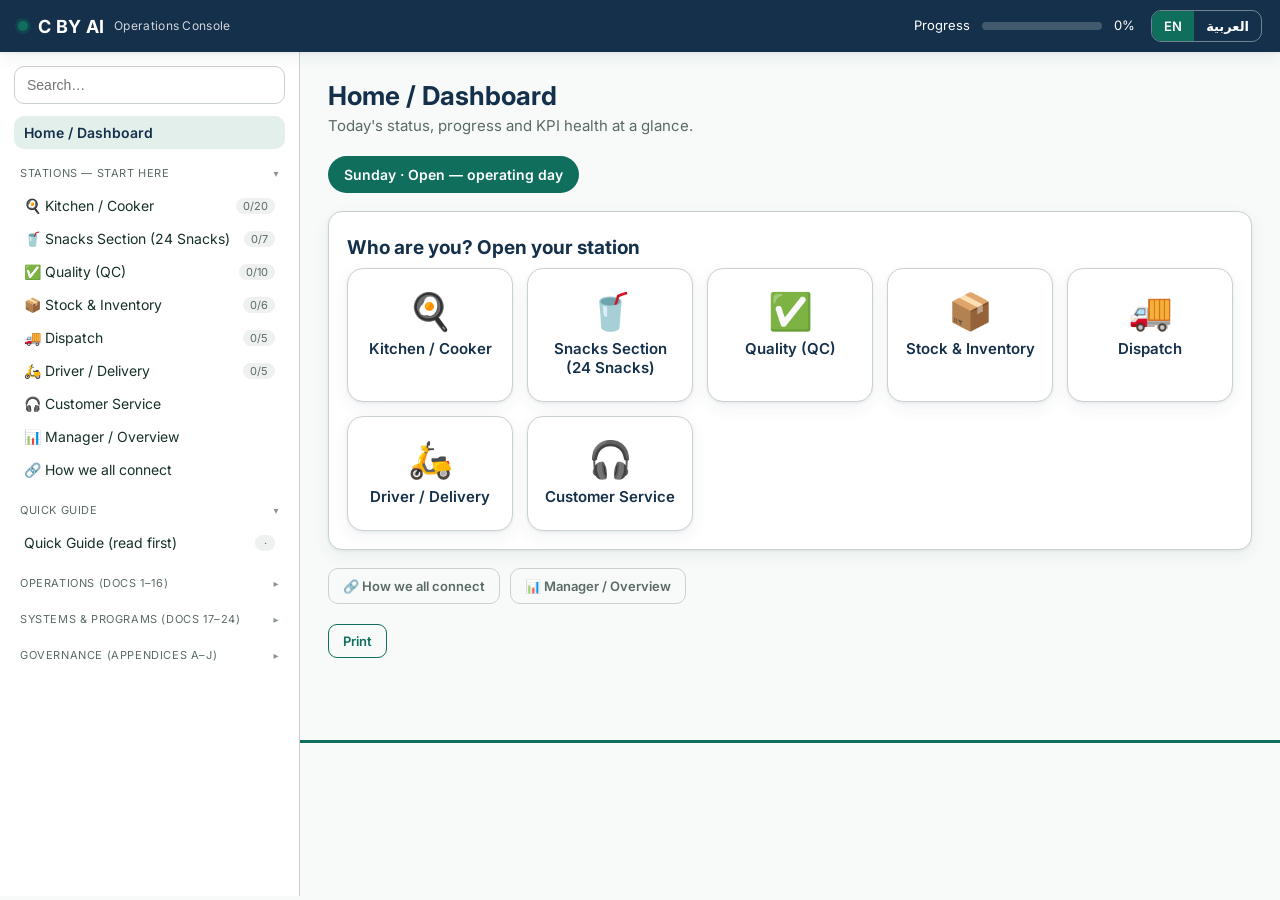
==== index.html @ 291233a5 "Publish C BY AI pilot operations web pages" ====
<!DOCTYPE html>
<html lang="en" dir="ltr">
<head>
<meta charset="UTF-8">
<meta name="viewport" content="width=device-width, initial-scale=1.0">
<title>C BY AI — Operations Console</title>
<!-- ponytail: Google Fonts load when online; system fallbacks keep it usable offline -->
<link rel="preconnect" href="https://fonts.googleapis.com">
<link rel="preconnect" href="https://fonts.gstatic.com" crossorigin>
<link href="https://fonts.googleapis.com/css2?family=Cairo:wght@400;600;700&family=Inter:wght@400;600;700&display=swap" rel="stylesheet">
<style>
  :root{
    --navy:#14304A; --teal:#0F6E5C; --bg:#F7FAF9; --line:#C9D2D0;
    --green:#1E8E5A; --amber:#B8860B; --red:#C0392B;
    --card:#FFFFFF; --text:#16302a; --muted:#5a6b66;
    --radius:14px; --shadow:0 1px 3px rgba(20,48,74,.08),0 6px 18px rgba(20,48,74,.06);
    --font-en:"Inter",Arial,system-ui,sans-serif;
    --font-ar:"Cairo","Tajawal","Noto Naskh Arabic",Arial,sans-serif;
    --font:var(--font-en);
  }
  html[lang="ar"]{ --font:var(--font-ar); }
  *{box-sizing:border-box}
  body{margin:0;font-family:var(--font);background:var(--bg);color:var(--text);font-size:16px;line-height:1.5}
  a{color:var(--teal)}
  button{font-family:inherit}

  /* Header */
  header.app{position:sticky;top:0;z-index:30;background:var(--navy);color:#fff;
    display:flex;align-items:center;gap:16px;padding:10px 18px;box-shadow:var(--shadow)}
  .brand{font-weight:700;font-size:18px;letter-spacing:.3px;display:flex;align-items:center;gap:10px}
  .brand .dot{width:10px;height:10px;border-radius:50%;background:var(--teal);box-shadow:0 0 0 3px rgba(15,110,92,.3)}
  .brand small{font-weight:400;opacity:.8;font-size:12px}
  .header-progress{margin-inline-start:auto;display:flex;align-items:center;gap:12px;font-size:13px}
  .hp-bar{width:120px;height:8px;border-radius:8px;background:rgba(255,255,255,.2);overflow:hidden}
  .hp-bar i{display:block;height:100%;background:var(--teal);width:0;transition:width .3s}
  .langswitch{display:flex;border:1px solid rgba(255,255,255,.4);border-radius:10px;overflow:hidden}
  .langswitch button{background:transparent;color:#fff;border:0;padding:7px 12px;cursor:pointer;font-weight:600;font-size:13px}
  .langswitch button.active{background:var(--teal)}
  .menu-toggle{display:none;background:transparent;border:1px solid rgba(255,255,255,.4);color:#fff;border-radius:8px;padding:6px 10px;cursor:pointer}

  /* Layout */
  .layout{display:flex;align-items:flex-start}
  aside.sidebar{position:sticky;top:56px;height:calc(100vh - 56px);width:300px;flex:0 0 300px;
    overflow-y:auto;background:var(--card);border-inline-end:1px solid var(--line);padding:14px}
  .search{width:100%;padding:10px 12px;border:1px solid var(--line);border-radius:10px;margin-bottom:12px;font-size:14px}
  .nav-group-title{display:flex;align-items:center;justify-content:space-between;width:100%;background:transparent;border:0;
    font-size:11px;text-transform:uppercase;letter-spacing:.6px;color:var(--muted);margin:12px 0 4px;padding:5px 6px;cursor:pointer;font-family:inherit}
  .nav-group-title:hover{color:var(--navy)}
  .nav-group-title .caret{font-size:10px;opacity:.7}
  .nav-group-items{display:flex;flex-direction:column}

  /* Home hero — pick your station (primary action) */
  .station-grid{display:grid;grid-template-columns:repeat(auto-fit,minmax(140px,1fr));gap:14px;margin-top:6px}
  .station-grid button{display:flex;flex-direction:column;align-items:center;gap:10px;padding:24px 14px;
    border:1px solid var(--line);border-radius:16px;background:var(--card);cursor:pointer;font-weight:600;color:var(--navy);
    box-shadow:var(--shadow);font-size:15px;transition:transform .12s,border-color .12s;font-family:inherit}
  .station-grid button:hover{border-color:var(--teal);transform:translateY(-2px)}
  .station-grid .ic{font-size:36px;line-height:1}
  .today-pill{display:inline-flex;align-items:center;gap:8px;padding:8px 16px;border-radius:30px;font-size:14px;font-weight:600;color:#fff}
  .today-pill.open{background:var(--teal)} .today-pill.closed{background:var(--red)}
  .quiet-links{display:flex;gap:10px;flex-wrap:wrap;margin-top:16px}
  .quiet-link{background:transparent;border:1px solid var(--line);border-radius:10px;padding:9px 14px;cursor:pointer;color:var(--muted);font-weight:600;font-size:13px;font-family:inherit}
  .quiet-link:hover{color:var(--navy);border-color:var(--teal)}
  .nav-item{display:flex;align-items:center;gap:8px;width:100%;text-align:start;background:transparent;border:0;
    padding:8px 10px;border-radius:10px;cursor:pointer;color:var(--text);font-size:14px}
  .nav-item:hover{background:#eef4f2}
  .nav-item.active{background:#e3efeb;color:var(--navy);font-weight:600}
  .nav-item .badge{margin-inline-start:auto;font-size:11px;min-width:20px;text-align:center;border-radius:20px;padding:1px 7px;background:#eef1f0;color:var(--muted)}
  .nav-item .badge.done{background:var(--green);color:#fff}

  main.content{flex:1;min-width:0;padding:24px 28px 80px;max-width:1100px}
  .page-purpose{color:var(--muted);font-size:15px;margin:-4px 0 18px}
  h1.page-title{font-size:26px;margin:0 0 4px;color:var(--navy)}
  h2{font-size:19px;color:var(--navy);margin:26px 0 12px}
  h3{font-size:16px;color:var(--navy);margin:18px 0 8px}

  .card{background:var(--card);border:1px solid var(--line);border-radius:var(--radius);box-shadow:var(--shadow);padding:18px;margin-bottom:18px}
  .grid{display:grid;gap:16px}
  .grid.cols-2{grid-template-columns:repeat(auto-fit,minmax(260px,1fr))}
  .grid.cols-3{grid-template-columns:repeat(auto-fit,minmax(200px,1fr))}

  table{width:100%;border-collapse:collapse;font-size:14px}
  th,td{text-align:start;padding:9px 10px;border-bottom:1px solid var(--line)}
  th{background:#eef4f2;color:var(--navy);font-weight:600}

  .rag{display:inline-block;padding:2px 10px;border-radius:20px;font-size:12px;font-weight:600;color:#fff}
  .rag.green{background:var(--green)} .rag.amber{background:var(--amber)} .rag.red{background:var(--red)}

  .pill{display:inline-block;font-size:11px;padding:2px 9px;border-radius:20px;background:#eef1f0;color:var(--muted);text-transform:uppercase;letter-spacing:.4px}

  /* checklist */
  .chk-head{display:flex;align-items:center;gap:12px;flex-wrap:wrap}
  .chk-bar{flex:1;min-width:140px;height:9px;border-radius:9px;background:#eef1f0;overflow:hidden}
  .chk-bar i{display:block;height:100%;background:var(--teal);width:0;transition:width .25s}
  .chk-list{list-style:none;padding:0;margin:12px 0 0}
  .chk-list li{display:flex;align-items:flex-start;gap:10px;padding:7px 0;border-bottom:1px dashed var(--line)}
  .chk-list input{width:18px;height:18px;margin-top:2px;accent-color:var(--teal);flex:0 0 auto}
  .chk-list label{cursor:pointer;font-size:14px}
  .chk-list li.checked label{text-decoration:line-through;color:var(--muted)}
  .btn{background:var(--teal);color:#fff;border:0;border-radius:9px;padding:8px 14px;cursor:pointer;font-weight:600;font-size:13px}
  .btn.ghost{background:transparent;color:var(--teal);border:1px solid var(--teal)}
  .btn.navy{background:var(--navy)}
  .btn-row{display:flex;gap:10px;flex-wrap:wrap;margin-top:8px}

  /* role card */
  .rolecard{border-inline-start:4px solid var(--teal)}
  .rolecard .line{display:flex;gap:8px;padding:5px 0;font-size:14px}
  .rolecard .line b{flex:0 0 130px;color:var(--navy)}
  .rolecard .line.never b{color:var(--red)}

  /* calculator */
  .calc-grid{display:grid;grid-template-columns:1fr 1fr;gap:24px}
  .field{display:flex;align-items:center;justify-content:space-between;gap:10px;padding:6px 0;border-bottom:1px dashed var(--line)}
  .field label{font-size:13px;color:var(--muted)}
  .field input{width:110px;padding:6px 8px;border:1px solid var(--line);border-radius:8px;text-align:end;font-family:inherit}
  .out{display:flex;justify-content:space-between;padding:6px 0;border-bottom:1px dashed var(--line);font-size:14px}
  .out b{color:var(--navy)}
  input.actual{width:90px;padding:5px 7px;border:1px solid var(--line);border-radius:7px;text-align:end;font-family:inherit}
  input[data-input]{background:#eef6ff}

  .kpi-counts{display:flex;gap:12px;flex-wrap:wrap}
  .countbox{flex:1;min-width:120px;text-align:center;padding:14px;border-radius:var(--radius);color:#fff}
  .countbox .n{font-size:30px;font-weight:700;line-height:1}
  .countbox .l{font-size:12px;opacity:.95;margin-top:4px}

  .quick-links{display:grid;grid-template-columns:repeat(auto-fit,minmax(150px,1fr));gap:10px}
  .quick-links button{padding:14px;border:1px solid var(--line);border-radius:var(--radius);background:var(--card);cursor:pointer;font-weight:600;color:var(--navy);box-shadow:var(--shadow)}
  .quick-links button:hover{border-color:var(--teal)}

  .status-banner{padding:16px 18px;border-radius:var(--radius);color:#fff;font-size:18px;font-weight:600}
  .status-banner.open{background:var(--teal)}
  .status-banner.closed{background:var(--red)}

  .reviewed-toggle{display:inline-flex;align-items:center;gap:8px;margin-top:6px;cursor:pointer;font-size:14px}
  .reviewed-toggle input{width:18px;height:18px;accent-color:var(--green)}

  .hidden{display:none !important}

  @media (max-width:860px){
    .menu-toggle{display:inline-block}
    aside.sidebar{position:fixed;top:56px;inset-inline-start:0;z-index:25;box-shadow:var(--shadow);transform:translateX(-110%);transition:transform .25s}
    html[dir="rtl"] aside.sidebar{transform:translateX(110%)}
    aside.sidebar.open{transform:translateX(0)}
    .calc-grid{grid-template-columns:1fr}
    main.content{padding:18px 16px 70px}
  }

  @media print{
    header.app,aside.sidebar,.menu-toggle,.btn,.btn-row,.search,.langswitch,.reviewed-toggle{display:none !important}
    main.content{max-width:100%;padding:0}
    .card{box-shadow:none;break-inside:avoid}
    body{background:#fff}
  }
  :focus-visible{outline:3px solid var(--teal);outline-offset:2px}
</style>
</head>
<body>
<header class="app">
  <button class="menu-toggle" id="menuToggle" aria-label="Menu">☰</button>
  <div class="brand"><span class="dot"></span> C BY AI <small data-i="consoleSub"></small></div>
  <div class="header-progress">
    <span data-i="progress"></span>
    <span class="hp-bar"><i id="globalBar"></i></span>
    <span id="globalPct">0%</span>
  </div>
  <div class="langswitch" role="group" aria-label="Language">
    <button id="langEn" class="active" onclick="setLang('en')">EN</button>
    <button id="langAr" onclick="setLang('ar')">العربية</button>
  </div>
</header>

<div class="layout">
  <aside class="sidebar" id="sidebar">
    <input class="search" id="search" oninput="onSearch(this.value)" placeholder="Search…" data-ph="search">
    <nav id="nav"></nav>
  </aside>
  <main class="content" id="content" tabindex="-1"></main>
</div>

<script>
/* ============================================================
   C BY AI — Operations Console.  Single file, offline, no backend.
   Content model uses { en, ar } pairs so language toggle never
   reloads or loses tracked progress.  Edit DATA below to change text.
   ============================================================ */

/* ---------- persistent store: localStorage + in-memory fallback ---------- */
const Store = (() => {
  const KEY = "cbyai:v1";
  let mem = {};
  let usable = true;
  try { localStorage.setItem("cbyai:test","1"); localStorage.removeItem("cbyai:test"); }
  catch(e){ usable = false; }
  function load(){
    if(!usable) return mem;
    try { return JSON.parse(localStorage.getItem(KEY)) || {}; } catch(e){ return {}; }
  }
  let state = load();
  state.reviewed = state.reviewed || {};
  state.checklists = state.checklists || {};
  state.kpi = state.kpi || {};
  state.lang = state.lang || "en";
  function save(){
    if(!usable){ mem = state; return; }
    try { localStorage.setItem(KEY, JSON.stringify(state)); } catch(e){ mem = state; }
  }
  return { state, save,
    reset(){ state.reviewed={}; state.checklists={}; state.kpi={}; save(); } };
})();

/* ---------- UI strings ---------- */
const T = {
  consoleSub:{en:"Operations Console",ar:"لوحة العمليات"},
  progress:{en:"Progress",ar:"التقدم"},
  search:{en:"Search…",ar:"بحث…"},
  reset:{en:"Reset",ar:"إعادة تعيين"},
  print:{en:"Print",ar:"طباعة"},
  markReviewed:{en:"Mark this section reviewed",ar:"وضع علامة على هذا القسم كمراجَع"},
  exportP:{en:"Export progress",ar:"تصدير التقدم"},
  resetAll:{en:"Reset all progress",ar:"إعادة تعيين كل التقدم"},
  daily:{en:"Daily",ar:"يومية"},weekly:{en:"Weekly",ar:"أسبوعية"},monthly:{en:"Monthly",ar:"شهرية"},once:{en:"Once",ar:"مرة واحدة"},
  onTrack:{en:"On track",ar:"ضمن المسار"},watch:{en:"Watch",ar:"تحت المراقبة"},offTrack:{en:"Off track",ar:"خارج المسار"},
  target:{en:"Target",ar:"المستهدف"},actual:{en:"Actual",ar:"الفعلي"},status:{en:"Status",ar:"الحالة"},owner:{en:"Owner",ar:"المسؤول"},dir:{en:"Dir",ar:"الاتجاه"},
  kpiName:{en:"KPI",ar:"مؤشر الأداء"},
  todayStatus:{en:"Today's operating status",ar:"حالة التشغيل اليوم"},
  closed:{en:"Closed — Friday (day off)",ar:"إجازة — الجمعة (يوم راحة)"},
  open:{en:"Open — operating day",ar:"يوم عمل"},
  todayChecklists:{en:"Today's checklist completion",ar:"إنجاز قوائم التحقق اليوم"},
  kpiHealth:{en:"KPI health",ar:"صحة المؤشرات"},
  sectionsReviewed:{en:"Sections reviewed",ar:"الأقسام المراجَعة"},
  quickLinks:{en:"Quick links",ar:"روابط سريعة"},
  roleRef:{en:"Quick reference",ar:"بطاقة مرجعية سريعة"},
  youOwn:{en:"You own",ar:"أنت مسؤول عن"},eachShift:{en:"Each shift you",ar:"في كل وردية"},
  alwaysCheck:{en:"Always check",ar:"تحقق دائمًا"},never:{en:"Never",ar:"ممنوع تمامًا"},handOff:{en:"Hand off to",ar:"سلّم إلى"},
  inputsBlue:{en:"Inputs (blue) update outputs live.",ar:"المدخلات (الأزرق) تحدّث المخرجات مباشرة."},
  compute:{en:"Compute",ar:"احتساب"},
  reorder:{en:"REORDER",ar:"إعادة الطلب"},ok:{en:"OK",ar:"سليم"},
  noResults:{en:"No matching sections.",ar:"لا توجد أقسام مطابقة."},
  weekday:{en:["Sunday","Monday","Tuesday","Wednesday","Thursday","Friday","Saturday"],
           ar:["الأحد","الإثنين","الثلاثاء","الأربعاء","الخميس","الجمعة","السبت"]},
  whoAreYou:{en:"Who are you? Open your station",ar:"من أنت؟ افتح محطتك"},
  handoffFrom:{en:"Receive from",ar:"تستلم من"},
  handoffTo:{en:"Hand off to",ar:"تسلّم إلى"},
  meYou:{en:"YOU",ar:"أنت"},
  myChecklists:{en:"My checklist today",ar:"قائمة تحققي اليوم"},
  myKpis:{en:"My numbers",ar:"أرقامي"},
  myDocs:{en:"My guides",ar:"أدلتي"},
  perStationToday:{en:"Stations — done today",ar:"المحطات — المنجز اليوم"},
  openLabel:{en:"Open",ar:"افتح"},
  fullGuide:{en:"Open full guide",ar:"افتح الدليل الكامل"},
  connectIntro:{en:"Every station feeds the next. Tap any station to open it.",ar:"كل محطة تغذّي التالية. اضغط أي محطة لفتحها."},
};
const t = k => T[k] ? T[k][LANG] : k;
function L(o){ return o ? (o[LANG]||o.en) : ""; }

/* ---------- checklists ---------- */
const CHECKLISTS = {
  kitchenDaily:{title:{en:"Kitchen — Daily",ar:"المطبخ — يومية"},cad:"daily",items:[
    {en:"Fridge/freezer temps logged",ar:"تسجيل درجات حرارة الثلاجة/المجمّد"},
    {en:"Probes & scales calibrated",ar:"معايرة المجسّات والموازين"},
    {en:"Plan received & recipe versions confirmed",ar:"استلام الخطة وتأكيد إصدارات الوصفات"},
    {en:"Hygiene / fitness-to-work checked",ar:"فحص النظافة واللياقة للعمل"},
    {en:"Allergen watch-items noted",ar:"تدوين عناصر مسببات الحساسية"},
    {en:"Cook temps logged every batch (≥75 °C)",ar:"تسجيل حرارة الطهي لكل دفعة (≥75 °م)"},
    {en:"Portion weights recorded",ar:"تسجيل أوزان الحصص"},
    {en:"End-of-day clean-down signed",ar:"توقيع التنظيف نهاية اليوم"}]},
  kitchenWeekly:{title:{en:"Kitchen — Weekly",ar:"المطبخ — أسبوعية"},cad:"weekly",items:[
    {en:"Deep clean equipment/extraction/drains",ar:"تنظيف عميق للمعدات والشفط والمصارف"},
    {en:"Calibration verification",ar:"التحقق من المعايرة"},
    {en:"Stock rotation (FEFO) audit",ar:"تدقيق تدوير المخزون (الأقرب انتهاءً أولًا)"},
    {en:"Pest-control check",ar:"فحص مكافحة الآفات"},
    {en:"Recipe-version audit",ar:"تدقيق إصدارات الوصفات"},
    {en:"Review temp logs with QA",ar:"مراجعة سجلات الحرارة مع الجودة"}]},
  kitchenMonthly:{title:{en:"Kitchen — Monthly",ar:"المطبخ — شهرية"},cad:"monthly",items:[
    {en:"HACCP record review & trend",ar:"مراجعة سجلات هاسب والاتجاهات"},
    {en:"Mock recall / traceability readiness",ar:"جاهزية الاستدعاء التجريبي والتتبّع"},
    {en:"Preventive-maintenance review",ar:"مراجعة الصيانة الوقائية"},
    {en:"Supplier quality review",ar:"مراجعة جودة المورّدين"},
    {en:"Staff competency refresh",ar:"تحديث كفاءة الموظفين"},
    {en:"Sanitation swabs / ATP",ar:"مسحات التعقيم / ATP"}]},
  inventoryCount:{title:{en:"Inventory — Cycle count",ar:"المخزون — جرد دوري"},cad:"weekly",items:[
    {en:"Blind count",ar:"جرد أعمى"},
    {en:"Count by location & lot/use-by",ar:"الجرد حسب الموقع والدفعة/تاريخ الانتهاء"},
    {en:"Record variances",ar:"تسجيل الفروقات"},
    {en:"Recount before adjusting",ar:"إعادة الجرد قبل التعديل"},
    {en:"Root-cause variances over threshold",ar:"تحليل أسباب الفروقات فوق الحد"},
    {en:"Update & sign off",ar:"التحديث والاعتماد"}]},
  qcIncoming:{title:{en:"QC — Incoming goods",ar:"الجودة — البضائع الواردة"},cad:"daily",items:[
    {en:"Delivery matches PO",ar:"مطابقة التسليم لأمر الشراء"},
    {en:"Chilled ≤5 °C / frozen ≤−18 °C",ar:"مبرّد ≤5 °م / مجمّد ≤−18 °م"},
    {en:"Quality/dates/packaging/allergen labels",ar:"الجودة/التواريخ/التغليف/ملصقات الحساسية"},
    {en:"Sampling / COA & lot codes",ar:"العينات / شهادة التحليل ورموز الدفعات"},
    {en:"Accept / partial / reject logged",ar:"تسجيل القبول/الجزئي/الرفض"}]},
  qcDispatch:{title:{en:"QC — Dispatch gate",ar:"الجودة — بوابة الإرسال"},cad:"daily",items:[
    {en:"Order complete & QC-released",ar:"الطلب مكتمل ومُفرج عنه من الجودة"},
    {en:"Product ≤5 °C",ar:"المنتج ≤5 °م"},
    {en:"Vehicle pre-chilled",ar:"تبريد المركبة مسبقًا"},
    {en:"Manifest matches",ar:"مطابقة بيان الشحن"},
    {en:"Cold-chain packaging adequate",ar:"تغليف سلسلة التبريد كافٍ"}]},
  packaging:{title:{en:"Packaging — Verification",ar:"التغليف — التحقق"},cad:"daily",items:[
    {en:"Container matches SKU & intact",ar:"العبوة مطابقة للصنف وسليمة"},
    {en:"Tamper-seal effective",ar:"ختم الأمان فعّال"},
    {en:"Label correct & reconciled",ar:"الملصق صحيح ومطابق"},
    {en:"Use-by correct",ar:"تاريخ الانتهاء صحيح"},
    {en:"No leakage, cold chain held",ar:"لا تسرّب، سلسلة التبريد محفوظة"}]},
  dispatchLoad:{title:{en:"Dispatch — Loading",ar:"الإرسال — التحميل"},cad:"daily",items:[
    {en:"Van pre-chilled & clean",ar:"الشاحنة مبرّدة مسبقًا ونظيفة"},
    {en:"Load by stop order",ar:"التحميل حسب ترتيب التوقفات"},
    {en:"Scan vs manifest",ar:"المسح مقابل بيان الشحن"},
    {en:"Cold-chain packaging",ar:"تغليف سلسلة التبريد"},
    {en:"Doors sealed & seal number recorded",ar:"إغلاق الأبواب وتسجيل رقم الختم"}]},
  vehiclePre:{title:{en:"Vehicle — Pre-trip",ar:"المركبة — قبل الرحلة"},cad:"daily",items:[
    {en:"Refrigeration working & at temp",ar:"التبريد يعمل وعلى الحرارة الصحيحة"},
    {en:"Tyres / brakes / lights",ar:"الإطارات / الفرامل / الأضواء"},
    {en:"Fuel / fluids",ar:"الوقود / السوائل"},
    {en:"Interior clean & food-safe",ar:"الداخل نظيف وآمن غذائيًا"},
    {en:"Registration & insurance valid",ar:"الترخيص والتأمين ساريان"}]},
  snacksDaily:{title:{en:"Snacks — Daily",ar:"الوجبات الخفيفة — يومية"},cad:"daily",items:[
    {en:"Chiller temps logged",ar:"تسجيل حرارة المبرّد"},
    {en:"Plan & recipe versions confirmed",ar:"تأكيد الخطة وإصدارات الوصفات"},
    {en:"Allergen separation checked",ar:"فحص فصل مسببات الحساسية"},
    {en:"Portions / measures recorded",ar:"تسجيل الحصص/المقادير"},
    {en:"Labels & use-by correct",ar:"الملصقات وتاريخ الانتهاء صحيحة"},
    {en:"Beverages chilled ≤5 °C",ar:"المشروبات مبرّدة ≤5 °م"},
    {en:"End-of-day clean-down signed",ar:"توقيع التنظيف نهاية اليوم"}]},
};

/* ---------- KPI library (Doc 18 + Appendix D) ---------- */
const KPIS = [
  ["foodcost","Food cost %","نسبة تكلفة الطعام","≤32%","<=","Finance"],
  ["labourcost","Labour cost %","نسبة تكلفة العمالة","≤28%","<=","Finance"],
  ["primecost","Prime cost %","التكلفة الأولية","≤60%","<=","Finance"],
  ["otprod","On-time production","الإنتاج في الوقت","≥98%",">=","Kitchen"],
  ["fpy","First-pass yield","نسبة الإنتاج السليم أول مرة","≥99%",">=","QA"],
  ["ccp","CCP compliance","الالتزام بنقاط التحكم الحرجة","100%",">=","QA"],
  ["complaints","Complaints / 1,000 meals","الشكاوى لكل 1000 وجبة","≤3","<=","QA"],
  ["waste","Waste %","نسبة الهدر","≤3%","<=","Inventory"],
  ["supplierot","Supplier on-time","التزام المورّد بالمواعيد","≥97%",">=","Procurement"],
  ["goodsin","Goods-in rejection","رفض البضائع الواردة","≤1.5%","<=","QA"],
  ["invacc","Inventory accuracy","دقة المخزون","≥98%",">=","Inventory"],
  ["stockout","Stock-outs (critical)","نفاد المخزون (حرج)","0","<=","Procurement"],
  ["otif","On-time delivery (OTIF)","التوصيل في الوقت وبالكامل","≥97%",">=","Delivery"],
  ["fas","First-attempt success","نجاح المحاولة الأولى","≥95%",">=","Delivery"],
  ["coldchain","Cold-chain compliance","الالتزام بسلسلة التبريد","100%",">=","QA/Delivery"],
  ["costdel","Cost per delivery","تكلفة التوصيل","reduce","<=","Delivery"],
  ["driverscore","Avg driver score","متوسط تقييم السائق","≥85",">=","Delivery"],
  ["fleet","Fleet availability","توفّر الأسطول","≥95%",">=","Fleet"],
  ["renewal","Weekly renewal rate","نسبة التجديد الأسبوعي","≥85%",">=","CX"],
  ["churn","Churn (weekly)","معدل التسرّب الأسبوعي","≤5%","<=","CX"],
  ["csat","CSAT","رضا العملاء","≥90%",">=","CX"],
  ["nps","NPS","صافي نقاط الترويج","≥50",">=","CX"],
  ["sla","Complaint resolution in SLA","حل الشكاوى ضمن المدة","≥95%",">=","CX/QA"],
  ["mape","Forecast accuracy (MAPE)","دقة التنبؤ","<10%","<=","Planning"],
];
// numeric target + tolerance parsing for status rule
function kpiTargetNum(s){ const m=String(s).match(/-?\d+(\.\d+)?/); return m?parseFloat(m[0]):null; }
function kpiStatus(dir,target,actual){
  const tgt=kpiTargetNum(target);
  if(actual===""||actual==null||isNaN(actual)||tgt==null) return null;
  actual=parseFloat(actual);
  if(dir===">="){
    if(actual>=tgt) return "green";
    if(actual>=0.9*tgt) return "amber";
    return "red";
  } else {
    if(actual<=tgt) return "green";
    if(actual<=1.1*tgt) return "amber";
    return "red";
  }
}

/* ---------- role cards (Section 8) ---------- */
const ROLES = {
  kitchen:{title:{en:"Kitchen",ar:"المطبخ"},
    own:{en:"Cooking safely, to recipe, on time.",ar:"الطهي بأمان ووفق الوصفة وفي الوقت."},
    shift:{en:"Take released plan → prep → cook ≥75 °C → blast-chill ≤5 °C → portion → label.",ar:"خذ الخطة المُفرج عنها ← التحضير ← الطهي ≥75 °م ← التبريد السريع ≤5 °م ← التقسيم ← الملصق."},
    check:{en:"Fridge/chiller temps, probe calibration, current recipe version.",ar:"حرارة الثلاجة/المبرّد، معايرة المجسّ، إصدار الوصفة الحالي."},
    never:{en:"Cook without a released plan; ship food that missed a cook/chill check.",ar:"الطهي بلا خطة مُفرج عنها؛ شحن طعام فاته فحص طهي/تبريد."},
    next:{en:"QC",ar:"مراقبة الجودة"}},
  inventory:{title:{en:"Stock & Inventory",ar:"المخزون"},
    own:{en:"Right ingredients, in date, never run out.",ar:"المكوّنات الصحيحة، سارية، دون نفاد."},
    shift:{en:"Receive & check, put away by zone, rotate by use-by (FEFO), update stock.",ar:"الاستلام والفحص، التخزين حسب المنطقة، التدوير حسب الانتهاء، تحديث المخزون."},
    check:{en:"Goods-in temps (chilled ≤5 °C, frozen ≤−18 °C), use-by dates, items at reorder level.",ar:"حرارة الوارد (مبرّد ≤5 °م، مجمّد ≤−18 °م)، تواريخ الانتهاء، أصناف عند نقطة الطلب."},
    never:{en:"Accept out-of-temp/out-of-date stock; let a critical item hit zero.",ar:"قبول مخزون خارج الحرارة/منتهٍ؛ ترك صنف حرج يصل للصفر."},
    next:{en:"Kitchen & Procurement",ar:"المطبخ والمشتريات"}},
  quality:{title:{en:"Quality (QC)",ar:"الجودة (مراقبة الجودة)"},
    own:{en:"The yes/no on whether food is safe and correct to send.",ar:"قرار نعم/لا حول سلامة وصحة الطعام للإرسال."},
    shift:{en:"Check incoming goods, cook/chill logs, portions, labels, final order.",ar:"فحص الوارد، سجلات الطهي/التبريد، الحصص، الملصقات، الطلب النهائي."},
    check:{en:"Cook ≥75 °C, chill logs complete, label & allergens match plan, product ≤5 °C.",ar:"طهي ≥75 °م، سجلات تبريد كاملة، الملصق والحساسية مطابقان، المنتج ≤5 °م."},
    never:{en:"Release with a missing check, wrong label, or temp out of range — when in doubt, HOLD.",ar:"الإفراج مع فحص ناقص أو ملصق خاطئ أو حرارة خارج النطاق — عند الشك، احجز."},
    next:{en:"Dispatch",ar:"الإرسال"}},
  dispatch:{title:{en:"Dispatch",ar:"الإرسال"},
    own:{en:"Right cold orders on the right vehicle on time.",ar:"الطلبات الباردة الصحيحة على المركبة الصحيحة في الوقت."},
    shift:{en:"Build routes, load by stop order, scan vs manifest, confirm van pre-chilled, seal & send.",ar:"بناء المسارات، التحميل بالترتيب، المسح مقابل البيان، تأكيد تبريد الشاحنة، الختم والإرسال."},
    check:{en:"QC-released, ≤5 °C, manifest matches, seal recorded.",ar:"مُفرج من الجودة، ≤5 °م، البيان مطابق، الختم مسجّل."},
    never:{en:"Send a van that isn't cold or a load that doesn't match.",ar:"إرسال شاحنة غير باردة أو حمولة غير مطابقة."},
    next:{en:"Drivers",ar:"السائقون"}},
  driver:{title:{en:"Driver / Delivery",ar:"السائق / التوصيل"},
    own:{en:"Cold, on-time, confirmed delivery.",ar:"توصيل بارد وفي الوقت ومؤكَّد."},
    shift:{en:"Vehicle check, follow route, deliver in window, confirm (app/photo), bring back returns.",ar:"فحص المركبة، اتباع المسار، التوصيل في الموعد، التأكيد (تطبيق/صورة)، إعادة المرتجعات."},
    check:{en:"Cooler works, full sealed load, every delivery confirmed.",ar:"المبرّد يعمل، حمولة كاملة مختومة، كل توصيلة مؤكَّدة."},
    never:{en:"Leave food in heat; deliver without confirming; re-deliver food that lost its cold chain.",ar:"ترك الطعام في الحر؛ التوصيل دون تأكيد؛ إعادة توصيل طعام فقد سلسلة تبريده."},
    next:{en:"Customer Service",ar:"خدمة العملاء"}},
  cx:{title:{en:"Customer Service",ar:"خدمة العملاء"},
    own:{en:"Happy customers — onboarding, problems, renewals.",ar:"عملاء سعداء — الانضمام، المشكلات، التجديد."},
    shift:{en:"Welcome new customers, answer messages, resolve complaints in SLA, run renewal/at-risk save.",ar:"الترحيب بالعملاء، الرد على الرسائل، حل الشكاوى ضمن المدة، إدارة التجديد/الاحتفاظ."},
    check:{en:"Profiles complete, complaints logged with order ID, renewals confirmed.",ar:"الملفات مكتملة، الشكاوى مسجّلة برقم الطلب، التجديدات مؤكَّدة."},
    never:{en:"Promise what ops can't deliver; let a safety complaint sit — escalate at once.",ar:"الوعد بما لا تستطيع العمليات تنفيذه؛ تأجيل شكوى سلامة — صعّدها فورًا."},
    next:{en:"24DIET & QC",ar:"24DIET والجودة"}},
  snacks:{title:{en:"Snacks (24 Snacks)",ar:"الوجبات الخفيفة (24 سناكس)"},
    own:{en:"Snacks, protein shakes, coffee and healthy beverages to spec.",ar:"الوجبات الخفيفة ومخفوقات البروتين والقهوة والمشروبات الصحية وفق المواصفة."},
    shift:{en:"Take released plan → prep → portion/blend → chill ≤5 °C → label → hand to QC.",ar:"خذ الخطة المُفرج عنها ← التحضير ← التقسيم/المزج ← التبريد ≤5 °م ← الملصق ← سلّم للجودة."},
    check:{en:"Chiller temps, allergen separation, label & use-by, recipe version.",ar:"حرارة المبرّد، فصل مسببات الحساسية، الملصق وتاريخ الانتهاء، إصدار الوصفة."},
    never:{en:"Ship a drink/snack without label, allergen check, or cold chain.",ar:"شحن مشروب/وجبة بلا ملصق أو فحص حساسية أو سلسلة تبريد."},
    next:{en:"QC",ar:"مراقبة الجودة"}},
};

/* ---------- STATIONS: one screen per worker (cooker, snacks, driver, …) ---------- */
const STATIONS = [
  {id:"st_kitchen", icon:"🍳", role:"kitchen",
   name:{en:"Kitchen / Cooker",ar:"المطبخ / الطاهي"},
   purpose:{en:"Cook chilled meals safely, to recipe, on time.",ar:"طهي الوجبات المبردة بأمان ووفق الوصفة وفي الوقت."},
   checklists:["kitchenDaily","kitchenWeekly","kitchenMonthly"], kpis:["otprod","fpy","ccp"],
   up:{l:{en:"Inventory / Stock",ar:"المخزون"},to:"st_inventory"},
   down:{l:{en:"Quality (QC)",ar:"الجودة (مراقبة الجودة)"},to:"st_quality"},
   docs:["d3","d4","d7","d8"]},
  {id:"st_snacks", icon:"🥤", role:"snacks",
   name:{en:"Snacks Section (24 Snacks)",ar:"قسم الوجبات الخفيفة (24 سناكس)"},
   purpose:{en:"Make snacks, shakes, coffee and healthy drinks to spec.",ar:"تحضير الوجبات الخفيفة والمشروبات والقهوة الصحية وفق المواصفة."},
   checklists:["snacksDaily"], kpis:["otprod","fpy","complaints"],
   up:{l:{en:"Inventory / Stock",ar:"المخزون"},to:"st_inventory"},
   down:{l:{en:"Quality (QC)",ar:"الجودة (مراقبة الجودة)"},to:"st_quality"},
   docs:["d3","d7","d8"]},
  {id:"st_quality", icon:"✅", role:"quality",
   name:{en:"Quality (QC)",ar:"الجودة (مراقبة الجودة)"},
   purpose:{en:"Release only safe, correct orders.",ar:"الإفراج عن الطلبات الآمنة والصحيحة فقط."},
   checklists:["qcIncoming","qcDispatch"], kpis:["fpy","ccp","complaints","goodsin","coldchain","sla"],
   up:{l:{en:"Kitchen & Snacks",ar:"المطبخ والوجبات الخفيفة"},to:"st_kitchen"},
   down:{l:{en:"Dispatch",ar:"الإرسال"},to:"st_dispatch"},
   docs:["d8","d9","d10"]},
  {id:"st_inventory", icon:"📦", role:"inventory",
   name:{en:"Stock & Inventory",ar:"المخزون"},
   purpose:{en:"Right ingredients, in date, never run out.",ar:"المكوّنات الصحيحة، سارية، دون نفاد."},
   checklists:["inventoryCount"], kpis:["waste","invacc","stockout","supplierot"],
   up:{l:{en:"Procurement",ar:"المشتريات"},to:"d5"},
   down:{l:{en:"Kitchen & Snacks",ar:"المطبخ والوجبات الخفيفة"},to:"st_kitchen"},
   docs:["d5","d6"]},
  {id:"st_dispatch", icon:"🚚", role:"dispatch",
   name:{en:"Dispatch",ar:"الإرسال"},
   purpose:{en:"Right cold orders on the right vehicle on time.",ar:"الطلبات الباردة الصحيحة على المركبة الصحيحة في الوقت."},
   checklists:["dispatchLoad"], kpis:["coldchain","otif"],
   up:{l:{en:"Quality (QC)",ar:"الجودة"},to:"st_quality"},
   down:{l:{en:"Driver / Delivery",ar:"السائق / التوصيل"},to:"st_driver"},
   docs:["d11","d10"]},
  {id:"st_driver", icon:"🛵", role:"driver",
   name:{en:"Driver / Delivery",ar:"السائق / التوصيل"},
   purpose:{en:"Cold, on-time, confirmed delivery.",ar:"توصيل بارد وفي الوقت ومؤكَّد."},
   checklists:["vehiclePre"], kpis:["otif","fas","driverscore","fleet","costdel"],
   up:{l:{en:"Dispatch",ar:"الإرسال"},to:"st_dispatch"},
   down:{l:{en:"Customer Service",ar:"خدمة العملاء"},to:"st_cx"},
   docs:["d12","d13","d14","d15"]},
  {id:"st_cx", icon:"🎧", role:"cx",
   name:{en:"Customer Service",ar:"خدمة العملاء"},
   purpose:{en:"Happy customers — onboarding, problems, renewals.",ar:"عملاء سعداء — الانضمام، المشكلات، التجديد."},
   checklists:[], kpis:["renewal","churn","csat","nps","sla"],
   up:{l:{en:"Driver / Delivery",ar:"السائق / التوصيل"},to:"st_driver"},
   down:{l:{en:"24DIET & Quality (loop)",ar:"24DIET والجودة (الحلقة)"},to:"st_quality"},
   docs:["d16","d2"]},
  {id:"st_manager", icon:"📊", role:null,
   name:{en:"Manager / Overview",ar:"المدير / نظرة عامة"},
   purpose:{en:"Track the whole test: every station and every KPI.",ar:"تتبّع التجربة كاملة: كل محطة وكل مؤشر."},
   checklists:[], kpis:KPIS.map(k=>k[0]),
   up:null, down:null, docs:["d1","d18","d23","d24"], manager:true},
];
const STATION_BY_ID = Object.fromEntries(STATIONS.map(s=>[s.id,s]));

/* ---------- helper to build a doc section ---------- */
function doc(id,n,en,ar,pen,par,extra){
  return {id, group:extra&&extra.group||"ops", num:n,
    title:{en:`Document ${n} — ${en}`, ar:`الوثيقة ${n} — ${ar}`},
    purpose:{en:pen, ar:par}, ...extra };
}

/* ---------- SECTIONS (sitemap) ---------- */
const SECTIONS = [
  {id:"home", group:"home", title:{en:"Home / Dashboard",ar:"الرئيسية / لوحة المعلومات"},
   purpose:{en:"Today's status, progress and KPI health at a glance.",ar:"حالة اليوم والتقدم وصحة المؤشرات بنظرة واحدة."}, render:renderHome, noReview:true},
  {id:"quick", group:"guide", title:{en:"Quick Guide (read first)",ar:"الدليل السريع (اقرأ أولًا)"},
   purpose:{en:"How the week runs, delivery cadence, the full flow, and role cards.",ar:"كيف يسير الأسبوع، وتيرة التوصيل، التدفق الكامل، وبطاقات الأدوار."}, render:renderQuick},

  // Operations 1-16
  doc("d1",1,"Master Business Process Flow","تدفق العمليات الرئيسي","End-to-end map of how an order flows from sign-up to delivery and renewal.","خريطة شاملة لتدفق الطلب من التسجيل حتى التوصيل والتجديد."),
  doc("d2",2,"Weekly Subscription Operating Model","نموذج التشغيل الأسبوعي للاشتراك","The Sat–Thu rhythm, Friday-off bridging, and 2-/3-day cadences.","إيقاع السبت–الخميس، وجسر الجمعة، ووتيرة اليومين/الثلاثة أيام."),
  doc("d3",3,"Kitchen Production SOP","إجراء إنتاج المطبخ","Safe cook-chill production to recipe, with the Kitchen role card.","إنتاج طهي–تبريد آمن وفق الوصفة، مع بطاقة دور المطبخ.",{role:"kitchen",checklists:["kitchenDaily","kitchenWeekly","kitchenMonthly"]}),
  doc("d4",4,"Production Planning","تخطيط الإنتاج","Plan how much to cook each production day — live calculator.","خطّط كمية الطهي لكل يوم إنتاج — حاسبة مباشرة.",{render:renderProdCalc}),
  doc("d5",5,"Procurement SOP","إجراء المشتريات","Buy the right quantities on time — reorder calculator.","شراء الكميات الصحيحة في الوقت — حاسبة إعادة الطلب.",{render:renderReorder}),
  doc("d6",6,"Inventory Management","إدارة المخزون","Keep stock accurate, in date, and rotated FEFO.","إبقاء المخزون دقيقًا وساريًا ومُدوّرًا حسب الأقرب انتهاءً.",{checklists:["inventoryCount"]}),
  doc("d7",7,"Meal Assembly SOP","إجراء تجميع الوجبات","Portion, assemble and label meals accurately to plan.","تقسيم وتجميع وتوسيم الوجبات بدقة وفق الخطة."),
  doc("d8",8,"Food Safety & HACCP","سلامة الغذاء وهاسب","CCPs, temperatures and records that keep food safe (ISO 22000).","نقاط التحكم الحرجة والحرارة والسجلات التي تحفظ سلامة الغذاء (آيزو 22000)."),
  doc("d9",9,"Quality Assurance","ضمان الجودة","The release gate: only safe, correct orders ship.","بوابة الإفراج: تُشحن فقط الطلبات الآمنة والصحيحة.",{role:"quality",checklists:["qcIncoming","qcDispatch"]}),
  doc("d10",10,"Packaging Operations","عمليات التغليف","Correct, sealed, labelled packaging that holds the cold chain.","تغليف صحيح ومختوم وموسوم يحفظ سلسلة التبريد.",{checklists:["packaging"]}),
  doc("d11",11,"Dispatch Centre SOP","إجراء مركز الإرسال","Build routes and load cold orders correctly, Sat–Thu.","بناء المسارات وتحميل الطلبات الباردة بشكل صحيح، السبت–الخميس.",{role:"dispatch",checklists:["dispatchLoad"]}),
  doc("d12",12,"Delivery Operations","عمليات التوصيل","Last-mile delivery cold, on time and confirmed.","التوصيل النهائي باردًا وفي الوقت ومؤكَّدًا.",{role:"driver"}),
  doc("d13",13,"Driver Management","إدارة السائقين","Recruit, train, score and support drivers.","توظيف وتدريب وتقييم ودعم السائقين."),
  doc("d14",14,"Driver Daily Report","تقرير السائق اليومي","Daily KM, deliveries, success rate and fuel per driver.","الكيلومترات والتوصيلات ونسبة النجاح والوقود يوميًا لكل سائق."),
  doc("d15",15,"Vehicle Management","إدارة المركبات","Keep the cold-chain fleet road- and food-safe.","إبقاء أسطول سلسلة التبريد آمنًا للطريق وللغذاء.",{checklists:["vehiclePre"]}),
  doc("d16",16,"Customer Experience","تجربة العميل","Onboarding, support, complaints and renewals.","الانضمام والدعم والشكاوى والتجديد.",{role:"cx"}),

  // Systems 17-24
  doc("d17",17,"ERP Requirements","متطلبات نظام تخطيط الموارد","One backbone connecting plans, orders, stock and finance.","عمود فقري واحد يربط الخطط والطلبات والمخزون والمالية.",{group:"sys"}),
  doc("d18",18,"Management Dashboard","لوحة الإدارة","Live KPI tracker with green/amber/red status.","متتبّع مؤشرات مباشر بحالة أخضر/كهرماني/أحمر.",{group:"sys",render:renderKpiTracker}),
  doc("d19",19,"Risk Register","سجل المخاطر","Identify, rate and control operational risks.","تحديد وتقييم وضبط المخاطر التشغيلية.",{group:"sys"}),
  doc("d20",20,"Business Continuity","استمرارية الأعمال","Keep operating through disruption; recover fast.","الاستمرار في العمل خلال الاضطراب والتعافي سريعًا.",{group:"sys"}),
  doc("d21",21,"Training Academy","أكاديمية التدريب","Build and certify staff competency by role.","بناء واعتماد كفاءة الموظفين حسب الدور.",{group:"sys"}),
  doc("d22",22,"Testing & Simulation","الاختبار والمحاكاة","Dry-run the operation before and during scale-up.","تشغيل تجريبي للعملية قبل التوسّع وأثناءه.",{group:"sys"}),
  doc("d23",23,"30-Day Pilot","تجربة 30 يومًا","Validate and calibrate at 40–80 customers.","التحقق والمعايرة عند 40–80 عميلًا.",{group:"sys"}),
  doc("d24",24,"Implementation Roadmap","خارطة طريق التنفيذ","Phased path from pilot to 100,000 customers.","مسار مرحلي من التجربة إلى 100,000 عميل.",{group:"sys"}),

  // Governance A-J
  {id:"apA",group:"gov",title:{en:"Appendix A — Organizational Structure",ar:"الملحق أ — الهيكل التنظيمي"},purpose:{en:"Who reports to whom across the engines.",ar:"التسلسل الإداري عبر المحرّكات."}},
  {id:"apB",group:"gov",title:{en:"Appendix B — RACI Matrix",ar:"الملحق ب — مصفوفة RACI"},purpose:{en:"Responsible / Accountable / Consulted / Informed per process.",ar:"المنفّذ/المسؤول/المُستشار/المُبلَّغ لكل عملية."}},
  {id:"apC",group:"gov",title:{en:"Appendix C — Responsibility Matrix",ar:"الملحق ج — مصفوفة المسؤوليات"},purpose:{en:"Department ownership of each operational area.",ar:"ملكية الأقسام لكل مجال تشغيلي."}},
  {id:"apD",group:"gov",title:{en:"Appendix D — KPI Library",ar:"الملحق د — مكتبة المؤشرات"},purpose:{en:"Master KPI tracker with targets, owners and live status.",ar:"متتبّع المؤشرات الرئيسي بالأهداف والمسؤولين والحالة المباشرة."},render:renderKpiTracker},
  {id:"apE",group:"gov",title:{en:"Appendix E — Reporting Library",ar:"الملحق هـ — مكتبة التقارير"},purpose:{en:"Reports, frequency, owners and audiences.",ar:"التقارير وتواترها ومسؤوليها وجمهورها."},render:renderReporting},
  {id:"apF",group:"gov",title:{en:"Appendix F — Forms Library",ar:"الملحق و — مكتبة النماذج"},purpose:{en:"Operational forms and their owning documents.",ar:"النماذج التشغيلية والوثائق المالكة لها."}},
  {id:"apG",group:"gov",title:{en:"Appendix G — Audit Library",ar:"الملحق ز — مكتبة التدقيق"},purpose:{en:"Audit checklists and schedules.",ar:"قوائم وجداول التدقيق."}},
  {id:"apH",group:"gov",title:{en:"Appendix H — Complete SOP Index",ar:"الملحق ح — فهرس الإجراءات الكامل"},purpose:{en:"Every SOP in one index.",ar:"كل الإجراءات في فهرس واحد."}},
  {id:"apI",group:"gov",title:{en:"Appendix I — Complete Workflow Index",ar:"الملحق ط — فهرس مسارات العمل الكامل"},purpose:{en:"Every workflow in one index.",ar:"كل مسارات العمل في فهرس واحد."}},
  {id:"apJ",group:"gov",title:{en:"Appendix J — Governance Framework",ar:"الملحق ي — إطار الحوكمة"},purpose:{en:"How decisions, reviews and controls are governed.",ar:"كيفية حوكمة القرارات والمراجعات والضوابط."}},
];

const GROUPS = {
  home:{en:"",ar:""},
  station:{en:"Stations — start here",ar:"المحطات — ابدأ هنا"},
  guide:{en:"Quick Guide",ar:"الدليل السريع"},
  ops:{en:"Operations (Docs 1–16)",ar:"العمليات (الوثائق 1–16)"},
  sys:{en:"Systems & Programs (Docs 17–24)",ar:"الأنظمة والبرامج (الوثائق 17–24)"},
  gov:{en:"Governance (Appendices A–J)",ar:"الحوكمة (الملاحق أ–ي)"},
};

/* Build station sections + connect map, insert right after Home so staff start there */
(function insertStations(){
  const stationSections = STATIONS.map(s=>({
    id:s.id, group:"station", station:s, noReview:true,
    title:{en:`${s.icon} ${s.name.en}`, ar:`${s.icon} ${s.name.ar}`},
    purpose:s.purpose, render:renderStation
  }));
  const connect={id:"connect", group:"station", noReview:true,
    title:{en:"🔗 How we all connect",ar:"🔗 كيف نترابط جميعًا"},
    purpose:{en:"The handoff chain — see how every station feeds the next.",ar:"سلسلة التسليم — كيف تغذّي كل محطة التالية."},
    render:renderConnect};
  SECTIONS.splice(1, 0, ...stationSections, connect);
})();

/* ============================================================
   State + render engine
   ============================================================ */
let LANG = Store.state.lang;
let CURRENT = "home";

function periodKey(cad){
  const d=new Date();
  if(cad==="daily") return d.toISOString().slice(0,10);
  if(cad==="monthly") return d.toISOString().slice(0,7);
  if(cad==="weekly"){ // ISO week
    const t=new Date(Date.UTC(d.getFullYear(),d.getMonth(),d.getDate()));
    const day=t.getUTCDay()||7; t.setUTCDate(t.getUTCDate()+4-day);
    const ys=new Date(Date.UTC(t.getUTCFullYear(),0,1));
    const w=Math.ceil((((t-ys)/86400000)+1)/7);
    return t.getUTCFullYear()+"-W"+String(w).padStart(2,"0");
  }
  return "once";
}
function clKey(listId,cad){ return listId+"|"+periodKey(cad); }

function checklistProgress(listId){
  const cl=CHECKLISTS[listId]; const key=clKey(listId,cl.cad);
  const st=Store.state.checklists[key]||{};
  const done=cl.items.filter((_,i)=>st[i]).length;
  return {done, total:cl.items.length};
}

function setLang(l){
  LANG=l; Store.state.lang=l; Store.save();
  document.documentElement.lang=l;
  document.documentElement.dir=(l==="ar")?"rtl":"ltr";
  document.getElementById("langEn").classList.toggle("active",l==="en");
  document.getElementById("langAr").classList.toggle("active",l==="ar");
  applyStaticI18n();
  buildNav(); renderSection(CURRENT);
}
function applyStaticI18n(){
  document.querySelectorAll("[data-i]").forEach(el=>el.textContent=t(el.dataset.i));
  const s=document.getElementById("search"); s.placeholder=t("search");
}

/* nav */
// Workers only need Stations + Quick Guide open; reference docs stay collapsed.
let navOpen={home:true, station:true, guide:true, ops:false, sys:false, gov:false};
function buildNav(filter){
  const nav=document.getElementById("nav"); nav.innerHTML="";
  filter=(filter||"").trim().toLowerCase();
  const order=["home","station","guide","ops","sys","gov"];
  const byGroup={}; order.forEach(g=>byGroup[g]=[]);
  SECTIONS.forEach(sec=>{
    const text=(L(sec.title)+" "+L(sec.purpose)).toLowerCase();
    if(filter && !text.includes(filter)) return;
    (byGroup[sec.group]||(byGroup[sec.group]=[])).push(sec);
  });
  let anyShown=false;
  function navItem(sec,parent){
    const b=document.createElement("button");
    b.className="nav-item"+(sec.id===CURRENT?" active":"");
    b.onclick=()=>{ go(sec.id); if(window.innerWidth<=860) document.getElementById("sidebar").classList.remove("open"); };
    const span=document.createElement("span"); span.textContent=L(sec.title); b.appendChild(span);
    const badge=badgeFor(sec);
    if(badge){ const bd=document.createElement("span"); bd.className="badge"+(badge.done?" done":""); bd.textContent=badge.label; b.appendChild(bd); }
    parent.appendChild(b);
  }
  order.forEach(g=>{
    const items=byGroup[g]; if(!items||!items.length) return;
    anyShown=true;
    const open = filter ? true : navOpen[g];
    const label=L(GROUPS[g]);
    if(!label){ items.forEach(s=>navItem(s,nav)); return; }
    const h=document.createElement("button"); h.className="nav-group-title";
    h.innerHTML=`<span>${label}</span><span class="caret">${open?"▾":"▸"}</span>`;
    h.onclick=()=>{ navOpen[g]=!navOpen[g]; buildNav(document.getElementById("search").value); };
    nav.appendChild(h);
    const box=document.createElement("div"); box.className="nav-group-items";
    if(!open) box.style.display="none";
    items.forEach(s=>navItem(s,box)); nav.appendChild(box);
  });
  if(!anyShown){ const p=document.createElement("div"); p.className="nav-group-title"; p.textContent=t("noResults"); nav.appendChild(p); }
}
function badgeFor(sec){
  const cls=sec.checklists||(sec.station&&sec.station.checklists);
  if(cls&&cls.length){
    let d=0,tt=0; cls.forEach(id=>{const p=checklistProgress(id); d+=p.done; tt+=p.total;});
    return {label:d+"/"+tt, done:tt>0&&d===tt};
  }
  if(sec.noReview) return null;
  const rv=Store.state.reviewed[sec.id];
  return {label:rv?"✓":"·", done:!!rv};
}
function onSearch(v){ buildNav(v); }

function go(id){ CURRENT=id; buildNav(document.getElementById("search").value); renderSection(id); document.getElementById("content").focus(); window.scrollTo(0,0); }

/* render a section */
function renderSection(id){
  const sec=SECTIONS.find(s=>s.id===id)||SECTIONS[0];
  const c=document.getElementById("content"); c.innerHTML="";
  const h=document.createElement("h1"); h.className="page-title"; h.textContent=L(sec.title); c.appendChild(h);
  const p=document.createElement("p"); p.className="page-purpose"; p.textContent=L(sec.purpose); c.appendChild(p);

  if(sec.role) c.appendChild(roleCard(sec.role));
  if(sec.render) sec.render(c,sec);
  if(sec.checklists) sec.checklists.forEach(lid=>c.appendChild(checklistCard(lid)));

  if(!sec.noReview) c.appendChild(reviewToggle(sec));

  // utility row
  const row=document.createElement("div"); row.className="btn-row"; row.style.marginTop="20px";
  const pr=document.createElement("button"); pr.className="btn ghost"; pr.textContent=t("print"); pr.onclick=()=>window.print();
  row.appendChild(pr); c.appendChild(row);
  updateGlobalProgress();
}

function reviewToggle(sec){
  const wrap=document.createElement("div"); wrap.className="card";
  const lab=document.createElement("label"); lab.className="reviewed-toggle";
  const cb=document.createElement("input"); cb.type="checkbox"; cb.checked=!!Store.state.reviewed[sec.id];
  cb.onchange=()=>{ if(cb.checked) Store.state.reviewed[sec.id]=true; else delete Store.state.reviewed[sec.id];
    Store.save(); buildNav(document.getElementById("search").value); updateGlobalProgress(); };
  lab.appendChild(cb); const s=document.createElement("span"); s.textContent=t("markReviewed"); lab.appendChild(s);
  wrap.appendChild(lab); return wrap;
}

function roleCard(rid){
  const r=ROLES[rid]; const card=document.createElement("div"); card.className="card rolecard";
  const h=document.createElement("h3"); h.textContent=t("roleRef")+" — "+L(r.title); card.appendChild(h);
  const rows=[["youOwn",r.own],["eachShift",r.shift],["alwaysCheck",r.check],["never",r.never],["handOff",r.next]];
  rows.forEach(([k,v])=>{
    const d=document.createElement("div"); d.className="line"+(k==="never"?" never":"");
    const b=document.createElement("b"); b.textContent=t(k); const sp=document.createElement("span"); sp.textContent=L(v);
    d.appendChild(b); d.appendChild(sp); card.appendChild(d);
  });
  return card;
}

function checklistCard(listId){
  const cl=CHECKLISTS[listId]; const key=clKey(listId,cl.cad);
  const st=Store.state.checklists[key]||(Store.state.checklists[key]={});
  const card=document.createElement("div"); card.className="card";
  const head=document.createElement("div"); head.className="chk-head";
  const h=document.createElement("h3"); h.style.margin="0"; h.textContent=L(cl.title); head.appendChild(h);
  const pill=document.createElement("span"); pill.className="pill"; pill.textContent=t(cl.cad); head.appendChild(pill);
  const bar=document.createElement("span"); bar.className="chk-bar"; const bi=document.createElement("i"); bar.appendChild(bi); head.appendChild(bar);
  const pct=document.createElement("span"); pct.style.fontSize="13px"; pct.style.color="var(--muted)"; head.appendChild(pct);
  card.appendChild(head);
  const ul=document.createElement("ul"); ul.className="chk-list";
  function refresh(){
    const done=cl.items.filter((_,i)=>st[i]).length;
    bi.style.width=(cl.items.length?done/cl.items.length*100:0)+"%";
    pct.textContent=done+"/"+cl.items.length;
  }
  cl.items.forEach((it,i)=>{
    const li=document.createElement("li"); if(st[i]) li.className="checked";
    const cb=document.createElement("input"); cb.type="checkbox"; cb.id=key+i; cb.checked=!!st[i];
    cb.onchange=()=>{ if(cb.checked) st[i]=true; else delete st[i]; Store.save();
      li.classList.toggle("checked",cb.checked); refresh(); buildNav(document.getElementById("search").value); updateGlobalProgress(); };
    const lab=document.createElement("label"); lab.htmlFor=cb.id; lab.textContent=L(it);
    li.appendChild(cb); li.appendChild(lab); ul.appendChild(li);
  });
  card.appendChild(ul);
  const rb=document.createElement("div"); rb.className="btn-row";
  const reset=document.createElement("button"); reset.className="btn ghost"; reset.textContent=t("reset");
  reset.onclick=()=>{ Store.state.checklists[key]={}; Store.save(); go(CURRENT); };
  rb.appendChild(reset); card.appendChild(rb);
  refresh();
  return card;
}

/* ---------- HOME ---------- */
function renderHome(c){
  const d=new Date(); const dow=d.getDay(); const isFri=dow===5;
  // thin status pill — one line, not a card
  const pillWrap=document.createElement("div"); pillWrap.style.margin="0 0 18px";
  const pill=document.createElement("span"); pill.className="today-pill "+(isFri?"closed":"open");
  pill.textContent=t("weekday")[dow]+" · "+(isFri?t("closed"):t("open"));
  pillWrap.appendChild(pill); c.appendChild(pillWrap);

  // HERO: pick your station = the one primary action (workers only)
  const hero=document.createElement("div"); hero.className="card";
  hero.innerHTML=`<h2 style="margin:4px 0 2px">${t("whoAreYou")}</h2>`;
  const grid=document.createElement("div"); grid.className="station-grid";
  STATIONS.filter(s=>!s.manager).forEach(s=>{
    const b=document.createElement("button");
    b.innerHTML=`<span class="ic">${s.icon}</span><span>${L(s.name)}</span>`;
    b.onclick=()=>go(s.id); grid.appendChild(b);
  });
  hero.appendChild(grid); c.appendChild(hero);

  // quiet secondary links — manager + connect map tucked away
  const links=document.createElement("div"); links.className="quiet-links";
  [["connect",L({en:"🔗 How we all connect",ar:"🔗 كيف نترابط جميعًا"})],
   ["st_manager",L({en:"📊 Manager / Overview",ar:"📊 المدير / نظرة عامة"})]].forEach(([id,label])=>{
    const a=document.createElement("button"); a.className="quiet-link"; a.textContent=label; a.onclick=()=>go(id); links.appendChild(a);
  });
  c.appendChild(links);
}

function exportProgress(){
  const blob=new Blob([JSON.stringify(Store.state,null,2)],{type:"application/json"});
  const a=document.createElement("a"); a.href=URL.createObjectURL(blob);
  a.download="cbyai-progress-"+new Date().toISOString().slice(0,10)+".json"; a.click();
  setTimeout(()=>URL.revokeObjectURL(a.href),1000);
}

/* ---------- QUICK GUIDE ---------- */
function renderQuick(c){
  // operating board
  const board=document.createElement("div"); board.className="card";
  board.innerHTML=`<h2>${LANG==="ar"?"كيف يسير الأسبوع":"How the week works"}</h2>
    <p>${LANG==="ar"?"نعمل من السبت إلى الخميس. الجمعة إجازة — لا طهي ولا إرسال ولا توصيل. وجبات الجمعة تُسلَّم في الدفعة السابقة.":"We operate Saturday–Thursday. Friday is off — no cooking, dispatch or delivery. Friday's meals go in the drop before Friday."}</p>`;
  const days=LANG==="ar"?["السبت","الأحد","الإثنين","الثلاثاء","الأربعاء","الخميس","الجمعة"]:["Sat","Sun","Mon","Tue","Wed","Thu","Fri"];
  const cook=LANG==="ar"?"طهي":"Cook"; const off=LANG==="ar"?"إجازة":"OFF";
  let bt=`<table><thead><tr><th>${LANG==="ar"?"النشاط":"Activity"}</th>${days.map(d=>`<th>${d}</th>`).join("")}</tr></thead><tbody>`;
  bt+=`<tr><td>${LANG==="ar"?"المطبخ (طهي–تبريد)":"Kitchen (cook–chill)"}</td>${[cook,cook,cook,cook,cook,cook,off].map(v=>`<td>${v}</td>`).join("")}</tr>`;
  bt+=`<tr><td>${LANG==="ar"?"توصيل — خطة يومين":"Deliver — 2-day"}</td>${["Sat–Sun","—","Mon–Tue","—","Wed–Fri","—",off].map(v=>`<td>${v}</td>`).join("")}</tr>`;
  bt+=`<tr><td>${LANG==="ar"?"توصيل — خطة 3 أيام":"Deliver — 3-day"}</td>${["Sat–Mon","—","—","Tue–Fri","—","—",off].map(v=>`<td>${v}</td>`).join("")}</tr></tbody></table>`;
  board.innerHTML+=bt;
  board.innerHTML+=`<p style="color:var(--muted);font-size:14px">${LANG==="ar"?"ننتج 6 أيام لتغطية 7 (كل يوم ≈1.17× يوم عادي) — الحاسبة تتولّى الحساب.":"We produce 6 days to feed 7 (≈1.17× a normal day) — the calculator does the math."}</p>`;
  c.appendChild(board);

  // cadence
  const cad=document.createElement("div"); cad.className="card";
  cad.innerHTML=`<h2>${LANG==="ar"?"وتيرة التوصيل (اختيار العميل)":"Delivery cadence (customer's choice)"}</h2>
    <table><thead><tr>
      <th>${LANG==="ar"?"الاختيار":"Choice"}</th><th>${LANG==="ar"?"توصيلات/أسبوع":"Deliveries/wk"}</th>
      <th>${LANG==="ar"?"النمط الافتراضي":"Default pattern"}</th><th>${LANG==="ar"?"أيام/دفعة":"Days/drop"}</th></tr></thead>
    <tbody>
      <tr><td>${LANG==="ar"?"كل يومين":"Every 2 days"}</td><td>3</td><td>Sat (Sat–Sun) · Mon (Mon–Tue) · Wed (Wed–Thu–Fri)</td><td>2–3</td></tr>
      <tr><td>${LANG==="ar"?"كل 3 أيام":"Every 3 days"}</td><td>2</td><td>Sat (Sat–Mon) · Tue (Tue–Wed–Thu–Fri)</td><td>3–4</td></tr>
    </tbody></table>
    <p style="color:var(--muted);font-size:14px">${LANG==="ar"?"قاعدة السلامة: صلاحية الطهي–التبريد مُثبتة ≥4 أيام (الهدف 5) — أطول فجوة هي خطة 3 أيام (الثلاثاء→الجمعة).":"Safety rule: cook-chill shelf life validated to ≥4 days (target 5) — longest gap is the 3-day plan (Tue→Fri)."}</p>`;
  c.appendChild(cad);

  // 9 steps
  const steps_en=["Customer signs up & picks 2-/3-day (24DIGI/CS)","Personal weekly plan built (24DIET)","Plans added to what to cook & buy (Planning)","Ingredients bought, delivered, checked in (Procurement)","Cook ≥75 °C, blast-chill ≤5 °C (Kitchen)","Portion, pack, label (Kitchen/Packaging)","QC checks; release only passed orders (Quality)","Load by route & dispatch, Sat–Thu (Dispatch)","Drivers deliver cold, confirm, handle returns (Delivery) → feedback & renewal"];
  const steps_ar=["العميل يسجّل ويختار يومين/3 أيام (24DIGI/خدمة العملاء)","بناء الخطة الأسبوعية الشخصية (24DIET)","إضافة الخطط لما يُطهى ويُشترى (التخطيط)","شراء المكوّنات وتسليمها وفحصها (المشتريات)","الطهي ≥75 °م والتبريد السريع ≤5 °م (المطبخ)","التقسيم والتغليف والتوسيم (المطبخ/التغليف)","فحوص الجودة؛ الإفراج عن الناجح فقط (الجودة)","التحميل حسب المسار والإرسال، السبت–الخميس (الإرسال)","السائقون يوصّلون باردًا ويؤكّدون ويعالجون المرتجعات (التوصيل) ← التغذية الراجعة والتجديد"];
  const steps=LANG==="ar"?steps_ar:steps_en;
  const sc=document.createElement("div"); sc.className="card";
  sc.innerHTML=`<h2>${LANG==="ar"?"التدفق الكامل في 9 خطوات":"The whole flow in 9 steps"}</h2>`;
  const ol=document.createElement("ol"); ol.style.lineHeight="1.7"; steps.forEach(s=>{const li=document.createElement("li"); li.textContent=s; ol.appendChild(li);}); sc.appendChild(ol);
  c.appendChild(sc);

  // role cards
  const rc=document.createElement("div"); rc.className="card";
  rc.innerHTML=`<h2>${t("roleRef")}</h2>`;
  c.appendChild(rc);
  Object.keys(ROLES).forEach(rid=>c.appendChild(roleCard(rid)));
}

/* ---------- PRODUCTION CALCULATOR (Doc 4) ---------- */
function renderProdCalc(c){
  const defs={N:60,mpd:3,spd:2,alpha:10,eff:85,shift:8,cons:7,prod:6,tMeal:8,tSnack:3,oven:120,chiller:120,wage:18};
  const labels={N:["Customers (N)","عدد العملاء (N)"],mpd:["Meals/day","وجبات/يوم"],spd:["Snacks/day","وجبات خفيفة/يوم"],
    alpha:["Demand buffer α (%)","هامش الطلب α (%)"],eff:["Labour efficiency (%)","كفاءة العمالة (%)"],shift:["Shift hours","ساعات الوردية"],
    cons:["Consumption days/wk","أيام الاستهلاك/أسبوع"],prod:["Production days/wk (Fri off)","أيام الإنتاج/أسبوع (الجمعة إجازة)"],
    tMeal:["Std min/meal","دقائق/وجبة"],tSnack:["Std min/snack","دقائق/وجبة خفيفة"],oven:["Oven batch cap","سعة دفعة الفرن"],
    chiller:["Chiller cap/cycle","سعة المبرّد/دورة"],wage:["Loaded wage AED/hr","الأجر المحمّل د.إ/س"]};
  const wrap=document.createElement("div"); wrap.className="card";
  wrap.innerHTML=`<p style="color:var(--muted)">${t("inputsBlue")}</p>`;
  const grid=document.createElement("div"); grid.className="calc-grid";
  const inCol=document.createElement("div"); const outCol=document.createElement("div");
  inCol.innerHTML=`<h3>${LANG==="ar"?"المدخلات":"Inputs"}</h3>`; outCol.innerHTML=`<h3>${LANG==="ar"?"المخرجات (لكل يوم إنتاج)":"Outputs (per production day)"}</h3>`;
  const inputs={};
  Object.keys(defs).forEach(k=>{
    const f=document.createElement("div"); f.className="field";
    const lab=document.createElement("label"); lab.textContent=labels[k][LANG==="ar"?1:0];
    const inp=document.createElement("input"); inp.type="number"; inp.value=defs[k]; inp.dataset.input="1"; inp.oninput=calc;
    inputs[k]=inp; f.appendChild(lab); f.appendChild(inp); inCol.appendChild(f);
  });
  const outBox=document.createElement("div"); outCol.appendChild(outBox);
  grid.appendChild(inCol); grid.appendChild(outCol); wrap.appendChild(grid); c.appendChild(wrap);
  function num(k){return parseFloat(inputs[k].value)||0;}
  function calc(){
    const N=num("N"),mpd=num("mpd"),spd=num("spd"),alpha=num("alpha")/100,eff=num("eff")/100||1,
      shift=num("shift"),cons=num("cons"),prod=num("prod")||1,tMeal=num("tMeal"),tSnack=num("tSnack"),
      oven=num("oven")||1,chiller=num("chiller")||1,wage=num("wage");
    const weeklyMeals=N*mpd*cons, weeklySnacks=N*spd*cons;
    const mealsPD=weeklyMeals/prod, snacksPD=weeklySnacks/prod;
    const plannedMeals=mealsPD*(1+alpha), plannedSnacks=snacksPD*(1+alpha);
    const mealMin=mealsPD*tMeal/eff, snackMin=snacksPD*tSnack/eff;
    const hours=(mealMin+snackMin)/60, fte=hours/shift, cost=hours*wage;
    const ovenCycles=Math.ceil(plannedMeals/oven), chillerCycles=Math.ceil(plannedMeals/chiller);
    const costMeal=plannedMeals?cost/plannedMeals:0;
    const rows=[
      ["Weekly meals","الوجبات الأسبوعية",weeklyMeals.toFixed(0)],
      ["Meals / production day","وجبات/يوم إنتاج",mealsPD.toFixed(0)],
      ["Planned meals/day (+buffer)","وجبات مخطّطة/يوم (+هامش)",plannedMeals.toFixed(0)],
      ["Snacks / production day","وجبات خفيفة/يوم إنتاج",snacksPD.toFixed(0)],
      ["Labour hours / day","ساعات العمالة/يوم",hours.toFixed(1)],
      ["Kitchen FTE / day","عمالة مكافئة/يوم",fte.toFixed(1)],
      ["Labour cost / day (AED)","تكلفة العمالة/يوم (د.إ)",cost.toFixed(0)],
      ["Oven cycles / day","دورات الفرن/يوم",ovenCycles],
      ["Chiller cycles / day","دورات المبرّد/يوم",chillerCycles],
      ["Labour cost per meal (AED)","تكلفة العمالة للوجبة (د.إ)",costMeal.toFixed(2)],
    ];
    outBox.innerHTML=rows.map(r=>`<div class="out"><span>${r[LANG==="ar"?1:0]}</span><b>${r[2]}</b></div>`).join("");
  }
  calc();
}

/* ---------- REORDER CALCULATOR (Doc 5/6) ---------- */
function renderReorder(c){
  const wrap=document.createElement("div"); wrap.className="card";
  wrap.innerHTML=`<p style="color:var(--muted)">${t("inputsBlue")}</p>`;
  const defs={d:["Avg daily use d","المتوسط اليومي d",40],L:["Lead time L (days)","مدة التوريد L (يوم)",3],
    sigma:["Demand σ","الانحراف σ",8],Z:["Service factor Z","عامل الخدمة Z",1.65],
    onhand:["On-hand","المتوفّر",150],D:["Annual demand D","الطلب السنوي D",14600],
    S:["Order cost S","تكلفة الطلب S",120],H:["Holding cost H","تكلفة التخزين H",6]};
  const grid=document.createElement("div"); grid.className="calc-grid";
  const inCol=document.createElement("div"); const outCol=document.createElement("div");
  inCol.innerHTML=`<h3>${LANG==="ar"?"المدخلات (لكل صنف)":"Inputs (per item)"}</h3>`; outCol.innerHTML=`<h3>${LANG==="ar"?"المخرجات":"Outputs"}</h3>`;
  const inputs={};
  Object.keys(defs).forEach(k=>{
    const f=document.createElement("div"); f.className="field";
    const lab=document.createElement("label"); lab.textContent=defs[k][LANG==="ar"?1:0];
    const inp=document.createElement("input"); inp.type="number"; inp.step="any"; inp.value=defs[k][2]; inp.dataset.input="1"; inp.oninput=calc;
    inputs[k]=inp; f.appendChild(lab); f.appendChild(inp); inCol.appendChild(f);
  });
  const outBox=document.createElement("div"); outCol.appendChild(outBox);
  grid.appendChild(inCol); grid.appendChild(outCol); wrap.appendChild(grid); c.appendChild(wrap);
  function num(k){return parseFloat(inputs[k].value)||0;}
  function calc(){
    const d=num("d"),L=num("L"),sigma=num("sigma"),Z=num("Z"),onhand=num("onhand"),D=num("D"),S=num("S"),H=num("H");
    const ss=Z*sigma*Math.sqrt(L), rop=d*L+ss, eoq=H?Math.sqrt(2*D*S/H):0, days=d?onhand/d:0;
    const flag=onhand<=rop?t("reorder"):t("ok");
    const rows=[
      ["Safety stock","مخزون الأمان",ss.toFixed(1)],
      ["Reorder point","نقطة إعادة الطلب",rop.toFixed(1)],
      ["EOQ","الكمية الاقتصادية",eoq.toFixed(0)],
      ["Days cover","أيام التغطية",days.toFixed(1)],
    ];
    outBox.innerHTML=rows.map(r=>`<div class="out"><span>${r[LANG==="ar"?1:0]}</span><b>${r[2]}</b></div>`).join("")
      +`<div class="out"><span>${t("status")}</span><span class="rag ${onhand<=rop?"red":"green"}">${flag}</span></div>`;
  }
  calc();
}

/* ---------- KPI TRACKER (Doc 18 + Appendix D) ---------- */
function renderKpiTracker(c){ kpiTable(c, KPIS); }
function kpiTable(c, list){
  const card=document.createElement("div"); card.className="card";
  const tbl=document.createElement("table");
  tbl.innerHTML=`<thead><tr><th>${t("kpiName")}</th><th>${t("dir")}</th><th>${t("target")}</th><th>${t("actual")}</th><th>${t("status")}</th><th>${t("owner")}</th></tr></thead>`;
  const tb=document.createElement("tbody");
  list.forEach(k=>{
    const [id,en,ar,target,dir,owner]=k;
    const tr=document.createElement("tr");
    const stCell=document.createElement("td");
    function paint(){
      const v=Store.state.kpi[id]; const s=kpiStatus(dir,target,v);
      stCell.innerHTML = s ? `<span class="rag ${s}">${t(s==="green"?"onTrack":s==="amber"?"watch":"offTrack")}</span>` : "—";
    }
    const nameTd=document.createElement("td"); nameTd.textContent=LANG==="ar"?ar:en;
    const dirTd=document.createElement("td"); dirTd.textContent=dir===">="?"≥":"≤";
    const tgtTd=document.createElement("td"); tgtTd.textContent=target;
    const actTd=document.createElement("td");
    const inp=document.createElement("input"); inp.className="actual"; inp.type="number"; inp.step="any";
    inp.value=Store.state.kpi[id]!=null?Store.state.kpi[id]:"";
    inp.oninput=()=>{ if(inp.value==="") delete Store.state.kpi[id]; else Store.state.kpi[id]=parseFloat(inp.value);
      Store.save(); paint(); };
    actTd.appendChild(inp);
    const ownTd=document.createElement("td"); ownTd.textContent=owner;
    tr.appendChild(nameTd); tr.appendChild(dirTd); tr.appendChild(tgtTd); tr.appendChild(actTd); tr.appendChild(stCell); tr.appendChild(ownTd);
    paint(); tb.appendChild(tr);
  });
  tbl.appendChild(tb); card.appendChild(tbl); c.appendChild(card);
}

/* ---------- REPORTING LIBRARY (Appendix E) ---------- */
function renderReporting(c){
  const rows=[
    ["Daily production & QA summary","ملخص الإنتاج والجودة اليومي","Daily","يومي","Kitchen/QA","المطبخ/الجودة"],
    ["Daily delivery & driver report","تقرير التوصيل والسائق اليومي","Daily","يومي","Ops","العمليات"],
    ["Waste & cost report","تقرير الهدر والتكلفة","Daily/Weekly","يومي/أسبوعي","Inventory/Finance","المخزون/المالية"],
    ["Supplier scorecard","بطاقة أداء المورّد","Weekly","أسبوعي","Procurement","المشتريات"],
    ["Quality scorecard","بطاقة أداء الجودة","Weekly","أسبوعي","Exec/Ops","الإدارة/العمليات"],
    ["Customer & renewal report","تقرير العملاء والتجديد","Weekly","أسبوعي","CX/Exec","خدمة العملاء/الإدارة"],
    ["Management dashboard","لوحة الإدارة","Weekly","أسبوعي","COO","المدير التشغيلي"],
    ["Financial P&L / margin","الأرباح والخسائر / الهامش","Monthly","شهري","Finance","المالية"],
    ["Risk & continuity review","مراجعة المخاطر والاستمرارية","Monthly","شهري","COO/QA","التشغيل/الجودة"],
    ["Audit summary","ملخص التدقيق","Monthly/Quarterly","شهري/ربعي","QA","الجودة"],
  ];
  const card=document.createElement("div"); card.className="card";
  const headEn=["Report","Frequency","Audience"], headAr=["التقرير","التواتر","الجمهور"];
  const h=LANG==="ar"?headAr:headEn;
  let html=`<table><thead><tr><th>${h[0]}</th><th>${h[1]}</th><th>${h[2]}</th></tr></thead><tbody>`;
  rows.forEach(r=>{ const i=LANG==="ar"?1:0; html+=`<tr><td>${r[0+i]}</td><td>${r[2+i]}</td><td>${r[4+i]}</td></tr>`; });
  html+="</tbody></table>"; card.innerHTML=html; c.appendChild(card);
}

/* ---------- STATION PAGE (one screen per worker) ---------- */
function handoffStrip(s){
  const wrap=document.createElement("div"); wrap.className="card";
  const row=document.createElement("div");
  row.style.cssText="display:flex;align-items:stretch;gap:10px;flex-wrap:wrap";
  function box(node,kind){
    const b=document.createElement(node.to?"button":"div");
    b.style.cssText="flex:1;min-width:120px;text-align:center;padding:12px;border-radius:12px;border:1px solid var(--line);background:"+(kind==="me"?"var(--teal)":"#eef4f2")+";color:"+(kind==="me"?"#fff":"var(--navy)")+";font-weight:600;cursor:"+(node.to?"pointer":"default");
    const lab=document.createElement("div"); lab.style.cssText="font-size:11px;opacity:.8;font-weight:400;margin-bottom:3px";
    lab.textContent=kind==="up"?t("handoffFrom"):kind==="down"?t("handoffTo"):"";
    const v=document.createElement("div"); v.textContent=node.text;
    if(kind!=="me") b.appendChild(lab);
    b.appendChild(v);
    if(node.to) b.onclick=()=>go(node.to);
    return b;
  }
  const arrow=()=>{ const a=document.createElement("div"); a.textContent=(LANG==="ar"?"←":"→"); a.style.cssText="align-self:center;font-size:22px;color:var(--muted)"; return a; };
  if(s.up){ row.appendChild(box({text:L(s.up.l),to:s.up.to},"up")); row.appendChild(arrow()); }
  row.appendChild(box({text:t("meYou")+" · "+L(s.name)},"me"));
  if(s.down){ row.appendChild(arrow()); row.appendChild(box({text:L(s.down.l),to:s.down.to},"down")); }
  wrap.appendChild(row); return wrap;
}
function renderStation(c, sec){
  const s=sec.station;
  c.appendChild(handoffStrip(s));
  if(s.manager){ renderManager(c); return; }
  // Worker view = just what they need: their job card + today's checklist + one guide link
  if(s.role) c.appendChild(roleCard(s.role));
  (s.checklists||[]).forEach(id=>c.appendChild(checklistCard(id)));
  if(s.docs && s.docs.length){
    const row=document.createElement("div"); row.className="btn-row";
    const b=document.createElement("button"); b.className="btn ghost";
    b.textContent=t("fullGuide"); b.onclick=()=>go(s.docs[0]);
    row.appendChild(b); c.appendChild(row);
  }
}
// Manager view = all the tracking, kept off the worker landing
function renderManager(c){
  c.appendChild(stationRollup());
  let g=0,a=0,r=0;
  KPIS.forEach(k=>{ const st=kpiStatus(k[4],k[3],Store.state.kpi[k[0]]);
    if(st==="green")g++; else if(st==="amber")a++; else if(st==="red")r++; });
  const kh=document.createElement("div"); kh.className="card";
  kh.innerHTML=`<h3>${t("kpiHealth")}</h3>`;
  const counts=document.createElement("div"); counts.className="kpi-counts";
  [[g,"onTrack","var(--green)"],[a,"watch","var(--amber)"],[r,"offTrack","var(--red)"]].forEach(([n,k,col])=>{
    const bx=document.createElement("div"); bx.className="countbox"; bx.style.background=col;
    bx.innerHTML=`<div class="n">${n}</div><div class="l">${t(k)}</div>`; counts.appendChild(bx);
  });
  kh.appendChild(counts); c.appendChild(kh);
  const h=document.createElement("h2"); h.textContent=t("myKpis"); c.appendChild(h);
  kpiTable(c, KPIS);
  const u=document.createElement("div"); u.className="btn-row"; u.style.marginTop="6px";
  const ex=document.createElement("button"); ex.className="btn navy"; ex.textContent=t("exportP"); ex.onclick=exportProgress;
  const rs=document.createElement("button"); rs.className="btn ghost"; rs.textContent=t("resetAll");
  rs.onclick=()=>{ Store.reset(); go("st_manager"); };
  u.appendChild(ex); u.appendChild(rs); c.appendChild(u);
}
function stationRollup(){
  const card=document.createElement("div"); card.className="card";
  const h=document.createElement("h3"); h.textContent=t("perStationToday"); card.appendChild(h);
  STATIONS.filter(s=>s.checklists&&s.checklists.length).forEach(s=>{
    let d=0,tt=0; s.checklists.forEach(id=>{const p=checklistProgress(id); d+=p.done; tt+=p.total;});
    const row=document.createElement("div"); row.className="chk-head"; row.style.margin="8px 0";
    const nm=document.createElement("span"); nm.style.cssText="flex:0 0 150px;font-size:14px"; nm.textContent=s.icon+" "+L(s.name);
    const bar=document.createElement("span"); bar.className="chk-bar"; const bi=document.createElement("i");
    bi.style.width=(tt?d/tt*100:0)+"%"; bar.appendChild(bi);
    const pct=document.createElement("span"); pct.style.cssText="font-size:13px;color:var(--muted)"; pct.textContent=d+"/"+tt;
    row.appendChild(nm); row.appendChild(bar); row.appendChild(pct); card.appendChild(row);
  });
  return card;
}

/* ---------- CONNECT MAP ---------- */
function renderConnect(c){
  const card=document.createElement("div"); card.className="card";
  card.innerHTML=`<p>${t("connectIntro")}</p>`;
  const chain=document.createElement("div");
  chain.style.cssText="display:flex;flex-wrap:wrap;align-items:center;gap:8px;margin-top:10px";
  STATIONS.filter(s=>!s.manager).forEach((s,i,arr)=>{
    const b=document.createElement("button");
    b.style.cssText="padding:10px 14px;border-radius:12px;border:1px solid var(--line);background:#eef4f2;color:var(--navy);font-weight:600;cursor:pointer";
    b.textContent=s.icon+" "+L(s.name); b.onclick=()=>go(s.id); chain.appendChild(b);
    if(i<arr.length-1){ const a=document.createElement("span"); a.textContent=(LANG==="ar"?"←":"→"); a.style.cssText="color:var(--muted);font-size:20px"; chain.appendChild(a); }
  });
  card.appendChild(chain);
  const more=document.createElement("div"); more.className="btn-row";
  const qb=document.createElement("button"); qb.className="btn ghost";
  qb.textContent=L({en:"Open Quick Guide (full flow)",ar:"افتح الدليل السريع (التدفق الكامل)"});
  qb.onclick=()=>go("quick"); more.appendChild(qb); card.appendChild(more);
  c.appendChild(card);
}

/* ---------- global progress (reviewed sections + checklists) ---------- */
function updateGlobalProgress(){
  let done=0,total=0; const seen={};
  SECTIONS.forEach(s=>{
    const cls=s.checklists||(s.station&&s.station.checklists);
    if(cls&&cls.length){ cls.forEach(id=>{ if(seen[id]) return; seen[id]=1; const p=checklistProgress(id); done+=p.done; total+=p.total;}); }
    else if(!s.noReview){ total++; if(Store.state.reviewed[s.id]) done++; }
  });
  const pct=total?Math.round(done/total*100):0;
  document.getElementById("globalBar").style.width=pct+"%";
  document.getElementById("globalPct").textContent=pct+"%";
}

/* ---------- init ---------- */
document.getElementById("menuToggle").onclick=()=>document.getElementById("sidebar").classList.toggle("open");
setLang(LANG);
go("home");
</script>
</body>
</html>
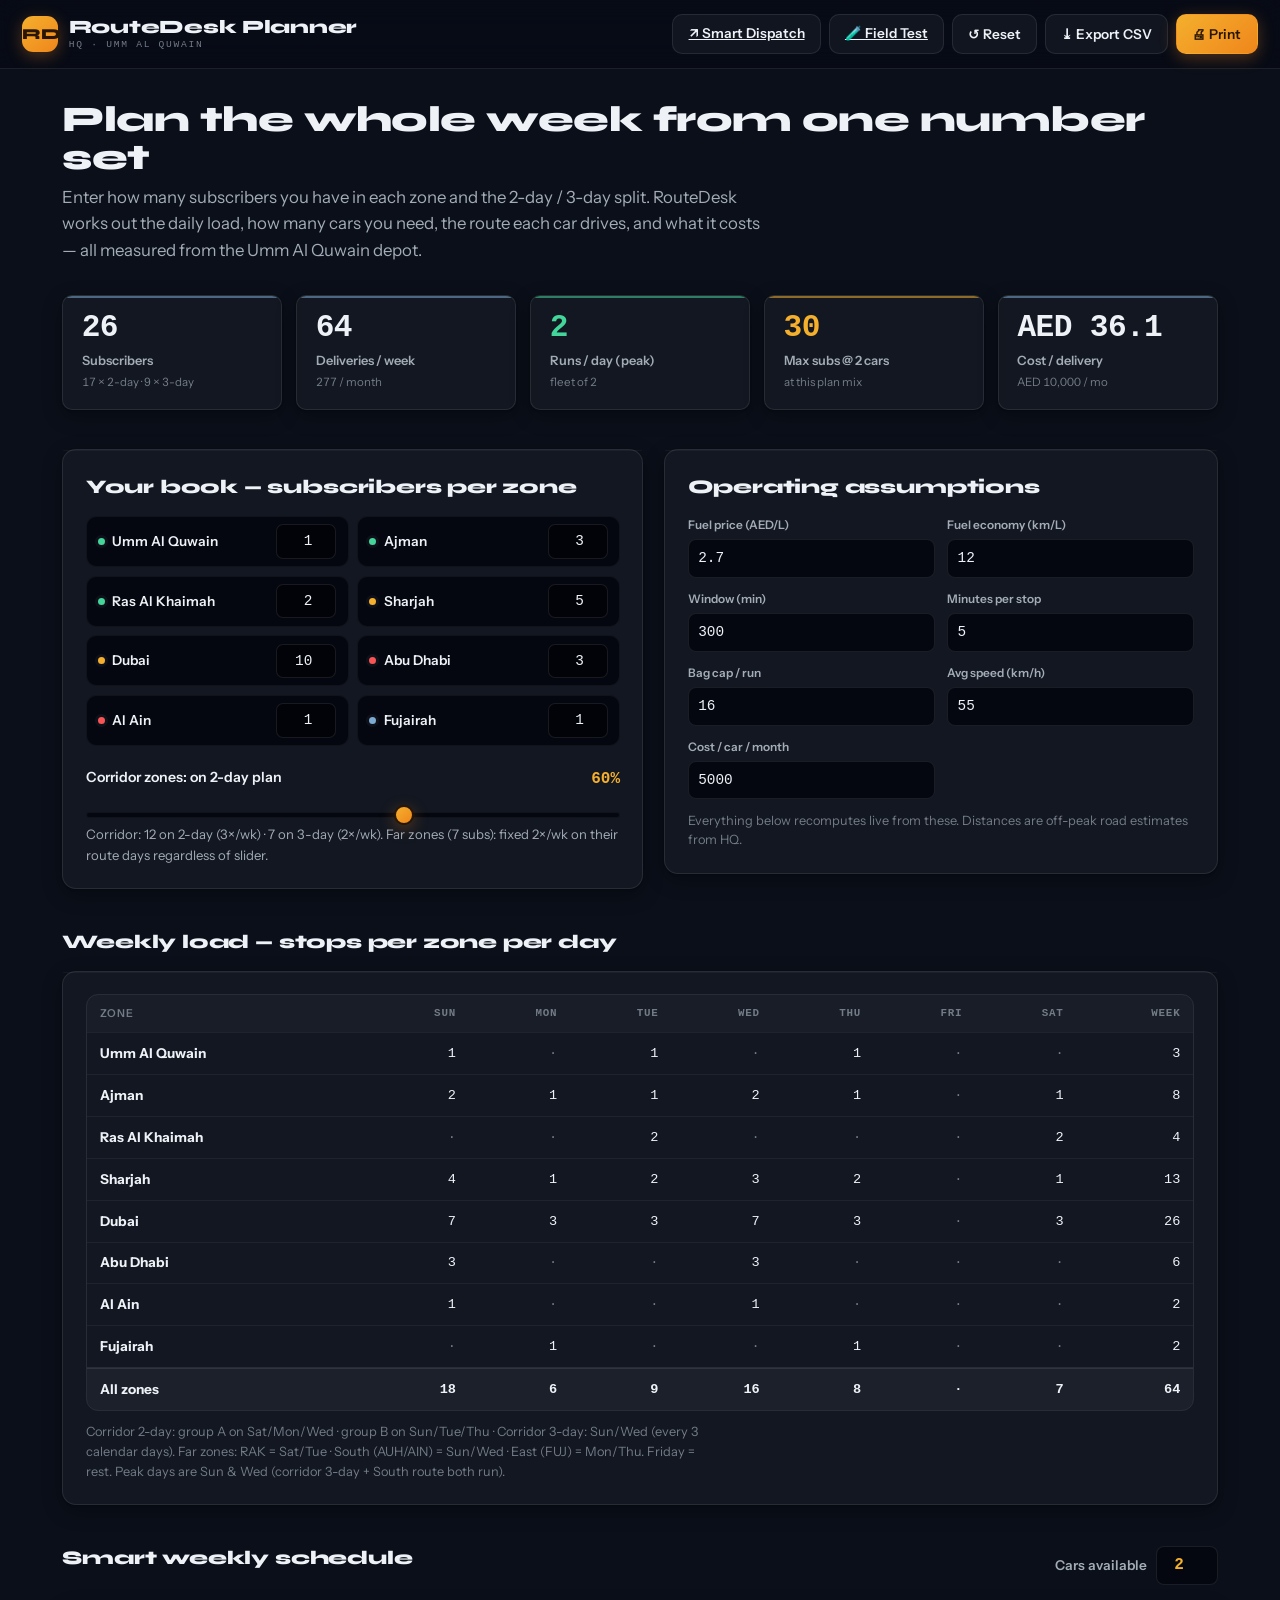
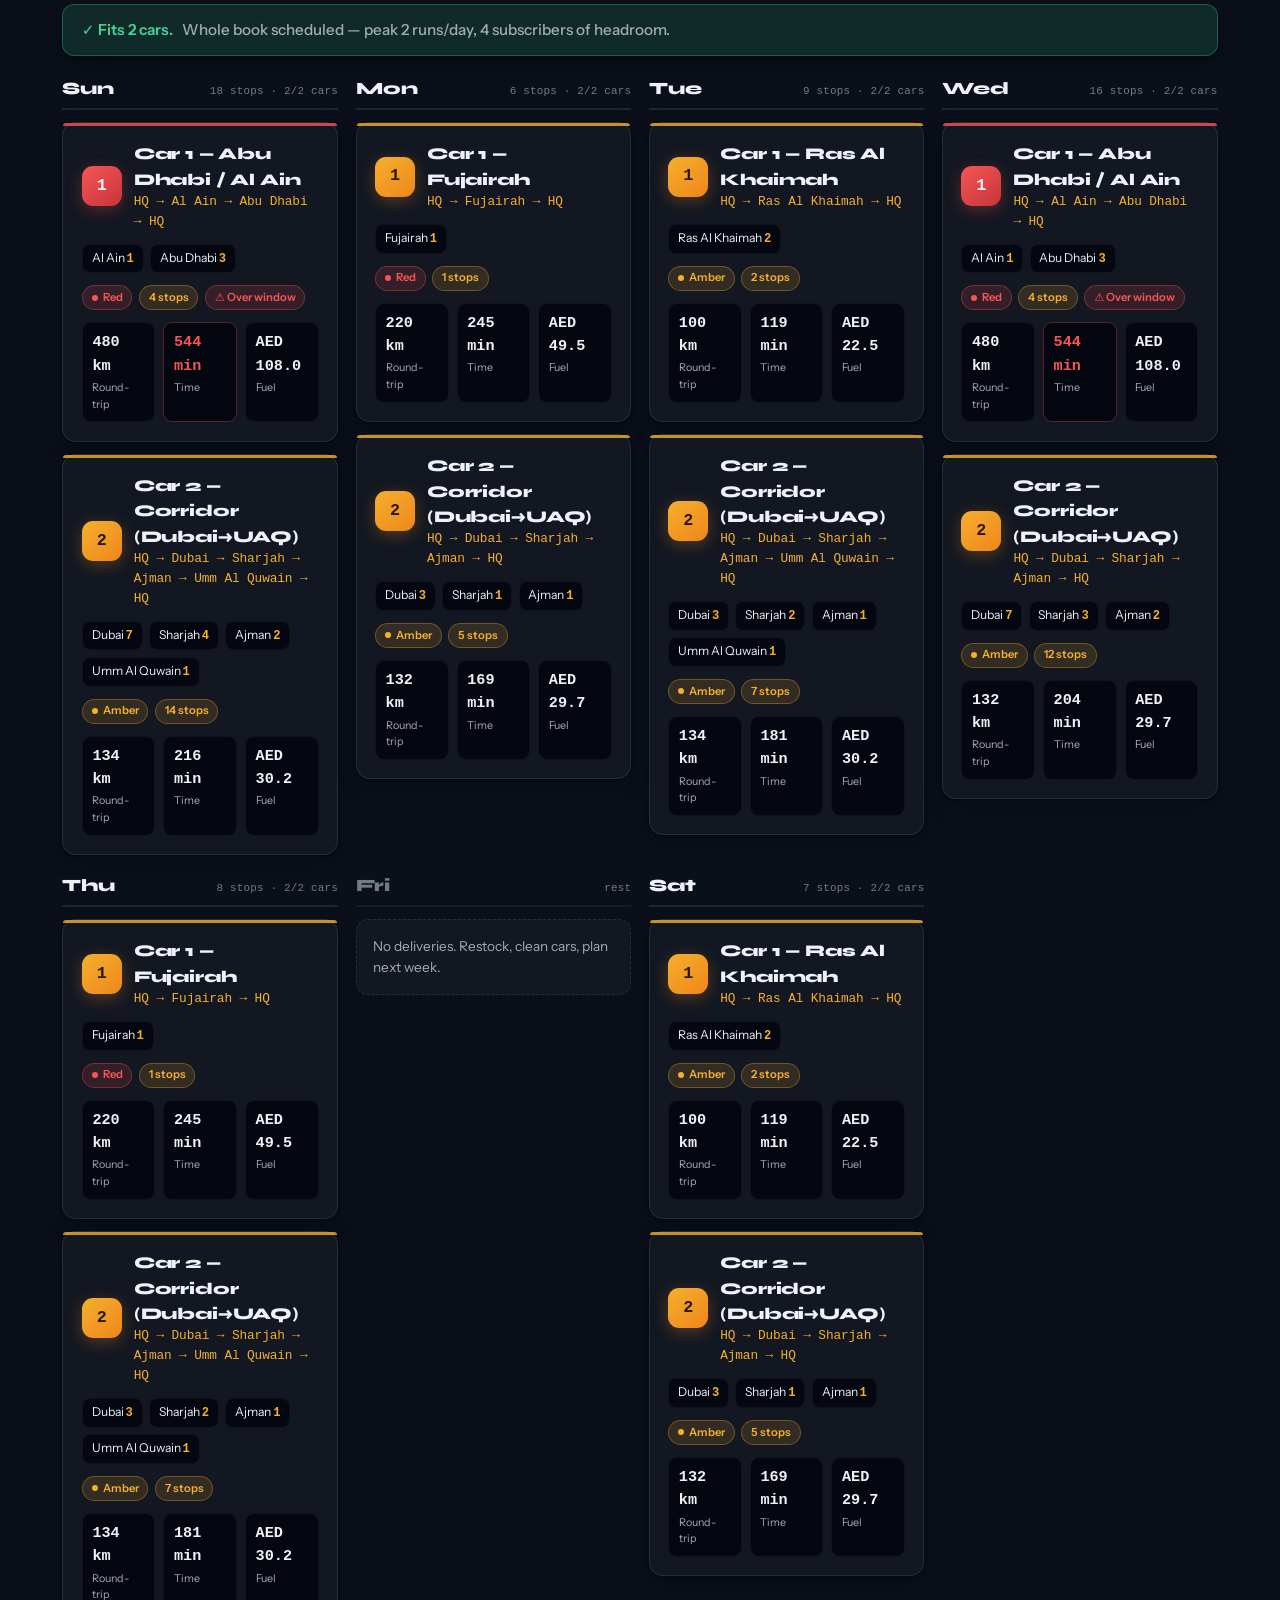
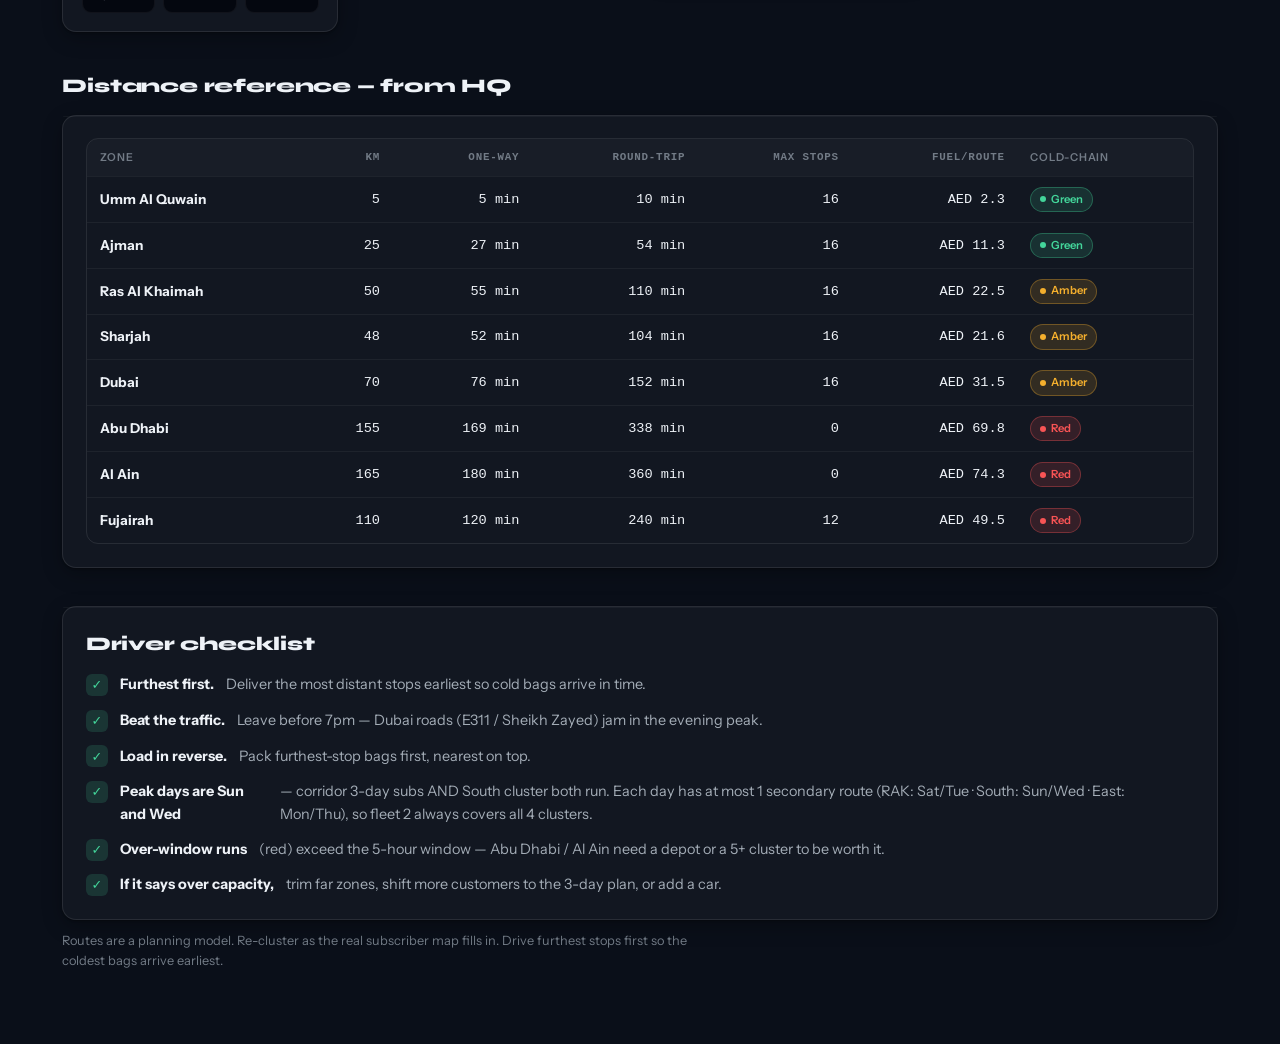
==== commit 6d411e09: "feat: add RouteDesk planner, Smart Dispatch, and Field Test bench Publish the interactive delivery-o" ====
--- a/index.html
+++ b/index.html
@@ -1,1059 +1,109 @@
 <!DOCTYPE html>
-<html lang="en" dir="ltr">
+<html lang="en">
 <head>
-<meta charset="UTF-8">
-<meta name="viewport" content="width=device-width, initial-scale=1.0">
-<title>C BY AI — Operations Console</title>
-<!-- ponytail: Google Fonts load when online; system fallbacks keep it usable offline -->
-<link rel="preconnect" href="https://fonts.googleapis.com">
-<link rel="preconnect" href="https://fonts.gstatic.com" crossorigin>
-<link href="https://fonts.googleapis.com/css2?family=Cairo:wght@400;600;700&family=Inter:wght@400;600;700&display=swap" rel="stylesheet">
-<style>
-  :root{
-    --navy:#14304A; --teal:#0F6E5C; --bg:#F7FAF9; --line:#C9D2D0;
-    --green:#1E8E5A; --amber:#B8860B; --red:#C0392B;
-    --card:#FFFFFF; --text:#16302a; --muted:#5a6b66;
-    --radius:14px; --shadow:0 1px 3px rgba(20,48,74,.08),0 6px 18px rgba(20,48,74,.06);
-    --font-en:"Inter",Arial,system-ui,sans-serif;
-    --font-ar:"Cairo","Tajawal","Noto Naskh Arabic",Arial,sans-serif;
-    --font:var(--font-en);
-  }
-  html[lang="ar"]{ --font:var(--font-ar); }
-  *{box-sizing:border-box}
-  body{margin:0;font-family:var(--font);background:var(--bg);color:var(--text);font-size:16px;line-height:1.5}
-  a{color:var(--teal)}
-  button{font-family:inherit}
-
-  /* Header */
-  header.app{position:sticky;top:0;z-index:30;background:var(--navy);color:#fff;
-    display:flex;align-items:center;gap:16px;padding:10px 18px;box-shadow:var(--shadow)}
-  .brand{font-weight:700;font-size:18px;letter-spacing:.3px;display:flex;align-items:center;gap:10px}
-  .brand .dot{width:10px;height:10px;border-radius:50%;background:var(--teal);box-shadow:0 0 0 3px rgba(15,110,92,.3)}
-  .brand small{font-weight:400;opacity:.8;font-size:12px}
-  .header-progress{margin-inline-start:auto;display:flex;align-items:center;gap:12px;font-size:13px}
-  .hp-bar{width:120px;height:8px;border-radius:8px;background:rgba(255,255,255,.2);overflow:hidden}
-  .hp-bar i{display:block;height:100%;background:var(--teal);width:0;transition:width .3s}
-  .langswitch{display:flex;border:1px solid rgba(255,255,255,.4);border-radius:10px;overflow:hidden}
-  .langswitch button{background:transparent;color:#fff;border:0;padding:7px 12px;cursor:pointer;font-weight:600;font-size:13px}
-  .langswitch button.active{background:var(--teal)}
-  .menu-toggle{display:none;background:transparent;border:1px solid rgba(255,255,255,.4);color:#fff;border-radius:8px;padding:6px 10px;cursor:pointer}
-
-  /* Layout */
-  .layout{display:flex;align-items:flex-start}
-  aside.sidebar{position:sticky;top:56px;height:calc(100vh - 56px);width:300px;flex:0 0 300px;
-    overflow-y:auto;background:var(--card);border-inline-end:1px solid var(--line);padding:14px}
-  .search{width:100%;padding:10px 12px;border:1px solid var(--line);border-radius:10px;margin-bottom:12px;font-size:14px}
-  .nav-group-title{display:flex;align-items:center;justify-content:space-between;width:100%;background:transparent;border:0;
-    font-size:11px;text-transform:uppercase;letter-spacing:.6px;color:var(--muted);margin:12px 0 4px;padding:5px 6px;cursor:pointer;font-family:inherit}
-  .nav-group-title:hover{color:var(--navy)}
-  .nav-group-title .caret{font-size:10px;opacity:.7}
-  .nav-group-items{display:flex;flex-direction:column}
-
-  /* Home hero — pick your station (primary action) */
-  .station-grid{display:grid;grid-template-columns:repeat(auto-fit,minmax(140px,1fr));gap:14px;margin-top:6px}
-  .station-grid button{display:flex;flex-direction:column;align-items:center;gap:10px;padding:24px 14px;
-    border:1px solid var(--line);border-radius:16px;background:var(--card);cursor:pointer;font-weight:600;color:var(--navy);
-    box-shadow:var(--shadow);font-size:15px;transition:transform .12s,border-color .12s;font-family:inherit}
-  .station-grid button:hover{border-color:var(--teal);transform:translateY(-2px)}
-  .station-grid .ic{font-size:36px;line-height:1}
-  .today-pill{display:inline-flex;align-items:center;gap:8px;padding:8px 16px;border-radius:30px;font-size:14px;font-weight:600;color:#fff}
-  .today-pill.open{background:var(--teal)} .today-pill.closed{background:var(--red)}
-  .quiet-links{display:flex;gap:10px;flex-wrap:wrap;margin-top:16px}
-  .quiet-link{background:transparent;border:1px solid var(--line);border-radius:10px;padding:9px 14px;cursor:pointer;color:var(--muted);font-weight:600;font-size:13px;font-family:inherit}
-  .quiet-link:hover{color:var(--navy);border-color:var(--teal)}
-  .nav-item{display:flex;align-items:center;gap:8px;width:100%;text-align:start;background:transparent;border:0;
-    padding:8px 10px;border-radius:10px;cursor:pointer;color:var(--text);font-size:14px}
-  .nav-item:hover{background:#eef4f2}
-  .nav-item.active{background:#e3efeb;color:var(--navy);font-weight:600}
-  .nav-item .badge{margin-inline-start:auto;font-size:11px;min-width:20px;text-align:center;border-radius:20px;padding:1px 7px;background:#eef1f0;color:var(--muted)}
-  .nav-item .badge.done{background:var(--green);color:#fff}
-
-  main.content{flex:1;min-width:0;padding:24px 28px 80px;max-width:1100px}
-  .page-purpose{color:var(--muted);font-size:15px;margin:-4px 0 18px}
-  h1.page-title{font-size:26px;margin:0 0 4px;color:var(--navy)}
-  h2{font-size:19px;color:var(--navy);margin:26px 0 12px}
-  h3{font-size:16px;color:var(--navy);margin:18px 0 8px}
-
-  .card{background:var(--card);border:1px solid var(--line);border-radius:var(--radius);box-shadow:var(--shadow);padding:18px;margin-bottom:18px}
-  .grid{display:grid;gap:16px}
-  .grid.cols-2{grid-template-columns:repeat(auto-fit,minmax(260px,1fr))}
-  .grid.cols-3{grid-template-columns:repeat(auto-fit,minmax(200px,1fr))}
-
-  table{width:100%;border-collapse:collapse;font-size:14px}
-  th,td{text-align:start;padding:9px 10px;border-bottom:1px solid var(--line)}
-  th{background:#eef4f2;color:var(--navy);font-weight:600}
-
-  .rag{display:inline-block;padding:2px 10px;border-radius:20px;font-size:12px;font-weight:600;color:#fff}
-  .rag.green{background:var(--green)} .rag.amber{background:var(--amber)} .rag.red{background:var(--red)}
-
-  .pill{display:inline-block;font-size:11px;padding:2px 9px;border-radius:20px;background:#eef1f0;color:var(--muted);text-transform:uppercase;letter-spacing:.4px}
-
-  /* checklist */
-  .chk-head{display:flex;align-items:center;gap:12px;flex-wrap:wrap}
-  .chk-bar{flex:1;min-width:140px;height:9px;border-radius:9px;background:#eef1f0;overflow:hidden}
-  .chk-bar i{display:block;height:100%;background:var(--teal);width:0;transition:width .25s}
-  .chk-list{list-style:none;padding:0;margin:12px 0 0}
-  .chk-list li{display:flex;align-items:flex-start;gap:10px;padding:7px 0;border-bottom:1px dashed var(--line)}
-  .chk-list input{width:18px;height:18px;margin-top:2px;accent-color:var(--teal);flex:0 0 auto}
-  .chk-list label{cursor:pointer;font-size:14px}
-  .chk-list li.checked label{text-decoration:line-through;color:var(--muted)}
-  .btn{background:var(--teal);color:#fff;border:0;border-radius:9px;padding:8px 14px;cursor:pointer;font-weight:600;font-size:13px}
-  .btn.ghost{background:transparent;color:var(--teal);border:1px solid var(--teal)}
-  .btn.navy{background:var(--navy)}
-  .btn-row{display:flex;gap:10px;flex-wrap:wrap;margin-top:8px}
-
-  /* role card */
-  .rolecard{border-inline-start:4px solid var(--teal)}
-  .rolecard .line{display:flex;gap:8px;padding:5px 0;font-size:14px}
-  .rolecard .line b{flex:0 0 130px;color:var(--navy)}
-  .rolecard .line.never b{color:var(--red)}
-
-  /* calculator */
-  .calc-grid{display:grid;grid-template-columns:1fr 1fr;gap:24px}
-  .field{display:flex;align-items:center;justify-content:space-between;gap:10px;padding:6px 0;border-bottom:1px dashed var(--line)}
-  .field label{font-size:13px;color:var(--muted)}
-  .field input{width:110px;padding:6px 8px;border:1px solid var(--line);border-radius:8px;text-align:end;font-family:inherit}
-  .out{display:flex;justify-content:space-between;padding:6px 0;border-bottom:1px dashed var(--line);font-size:14px}
-  .out b{color:var(--navy)}
-  input.actual{width:90px;padding:5px 7px;border:1px solid var(--line);border-radius:7px;text-align:end;font-family:inherit}
-  input[data-input]{background:#eef6ff}
-
-  .kpi-counts{display:flex;gap:12px;flex-wrap:wrap}
-  .countbox{flex:1;min-width:120px;text-align:center;padding:14px;border-radius:var(--radius);color:#fff}
-  .countbox .n{font-size:30px;font-weight:700;line-height:1}
-  .countbox .l{font-size:12px;opacity:.95;margin-top:4px}
-
-  .quick-links{display:grid;grid-template-columns:repeat(auto-fit,minmax(150px,1fr));gap:10px}
-  .quick-links button{padding:14px;border:1px solid var(--line);border-radius:var(--radius);background:var(--card);cursor:pointer;font-weight:600;color:var(--navy);box-shadow:var(--shadow)}
-  .quick-links button:hover{border-color:var(--teal)}
-
-  .status-banner{padding:16px 18px;border-radius:var(--radius);color:#fff;font-size:18px;font-weight:600}
-  .status-banner.open{background:var(--teal)}
-  .status-banner.closed{background:var(--red)}
-
-  .reviewed-toggle{display:inline-flex;align-items:center;gap:8px;margin-top:6px;cursor:pointer;font-size:14px}
-  .reviewed-toggle input{width:18px;height:18px;accent-color:var(--green)}
-
-  .hidden{display:none !important}
-
-  @media (max-width:860px){
-    .menu-toggle{display:inline-block}
-    aside.sidebar{position:fixed;top:56px;inset-inline-start:0;z-index:25;box-shadow:var(--shadow);transform:translateX(-110%);transition:transform .25s}
-    html[dir="rtl"] aside.sidebar{transform:translateX(110%)}
-    aside.sidebar.open{transform:translateX(0)}
-    .calc-grid{grid-template-columns:1fr}
-    main.content{padding:18px 16px 70px}
-  }
-
-  @media print{
-    header.app,aside.sidebar,.menu-toggle,.btn,.btn-row,.search,.langswitch,.reviewed-toggle{display:none !important}
-    main.content{max-width:100%;padding:0}
-    .card{box-shadow:none;break-inside:avoid}
-    body{background:#fff}
-  }
-  :focus-visible{outline:3px solid var(--teal);outline-offset:2px}
-</style>
+  <meta charset="UTF-8" />
+  <meta name="viewport" content="width=device-width, initial-scale=1.0" />
+  <title>RouteDesk Planner — UAE Delivery Operations</title>
+  <meta name="description" content="Interactive delivery planner for a UAE fleet based in Umm Al Quwain — enter your book, get cars needed, balanced routes, distances, time and cost." />
+  <link rel="preconnect" href="https://fonts.googleapis.com" />
+  <link rel="preconnect" href="https://fonts.gstatic.com" crossorigin />
+  <link href="https://fonts.googleapis.com/css2?family=Syne:wght@600;700;800&family=Instrument+Sans:wght@400;500;600&display=swap" rel="stylesheet" />
+  <link rel="stylesheet" href="styles/tokens.css" />
+  <link rel="stylesheet" href="styles/main.css" />
 </head>
 <body>
-<header class="app">
-  <button class="menu-toggle" id="menuToggle" aria-label="Menu">☰</button>
-  <div class="brand"><span class="dot"></span> C BY AI <small data-i="consoleSub"></small></div>
-  <div class="header-progress">
-    <span data-i="progress"></span>
-    <span class="hp-bar"><i id="globalBar"></i></span>
-    <span id="globalPct">0%</span>
-  </div>
-  <div class="langswitch" role="group" aria-label="Language">
-    <button id="langEn" class="active" onclick="setLang('en')">EN</button>
-    <button id="langAr" onclick="setLang('ar')">العربية</button>
-  </div>
-</header>
+  <header class="topbar">
+    <div class="brand">
+      <div class="logo">RD</div>
+      <div>RouteDesk Planner<small>HQ · Umm Al Quwain</small></div>
+    </div>
+    <div class="top-actions">
+      <a class="btn" href="smart-dispatch.html">↗ Smart Dispatch</a>
+      <a class="btn" href="field-test.html">🧪 Field Test</a>
+      <button class="btn" id="resetBtn">↺ Reset</button>
+      <button class="btn" id="exportBtn">⤓ Export CSV</button>
+      <button class="btn btn-amber" id="printBtn">🖨 Print</button>
+    </div>
+  </header>
 
-<div class="layout">
-  <aside class="sidebar" id="sidebar">
-    <input class="search" id="search" oninput="onSearch(this.value)" placeholder="Search…" data-ph="search">
-    <nav id="nav"></nav>
-  </aside>
-  <main class="content" id="content" tabindex="-1"></main>
-</div>
+  <main>
+    <div class="intro">
+      <h1>Plan the whole week from one number set</h1>
+      <p class="lead">Enter how many subscribers you have in each zone and the 2-day / 3-day split. RouteDesk works out the daily load, how many cars you need, the route each car drives, and what it costs — all measured from the Umm Al Quwain depot.</p>
+    </div>
 
-<script>
-/* ============================================================
-   C BY AI — Operations Console.  Single file, offline, no backend.
-   Content model uses { en, ar } pairs so language toggle never
-   reloads or loses tracked progress.  Edit DATA below to change text.
-   ============================================================ */
+    <!-- SUMMARY KPIs -->
+    <section class="kpis" id="kpis" aria-label="Summary"></section>
 
-/* ---------- persistent store: localStorage + in-memory fallback ---------- */
-const Store = (() => {
-  const KEY = "cbyai:v1";
-  let mem = {};
-  let usable = true;
-  try { localStorage.setItem("cbyai:test","1"); localStorage.removeItem("cbyai:test"); }
-  catch(e){ usable = false; }
-  function load(){
-    if(!usable) return mem;
-    try { return JSON.parse(localStorage.getItem(KEY)) || {}; } catch(e){ return {}; }
-  }
-  let state = load();
-  state.reviewed = state.reviewed || {};
-  state.checklists = state.checklists || {};
-  state.kpi = state.kpi || {};
-  state.lang = state.lang || "en";
-  function save(){
-    if(!usable){ mem = state; return; }
-    try { localStorage.setItem(KEY, JSON.stringify(state)); } catch(e){ mem = state; }
-  }
-  return { state, save,
-    reset(){ state.reviewed={}; state.checklists={}; state.kpi={}; save(); } };
-})();
+    <!-- INPUTS -->
+    <section class="grid-2 section-gap">
+      <div class="card">
+        <h2>Your book — subscribers per zone</h2>
+        <div class="zone-inputs" id="zoneInputs"></div>
+        <div class="slider-block">
+          <label>Corridor zones: on 2-day plan <b id="lblPct">60%</b></label>
+          <input type="range" id="slPct" min="0" max="100" step="5" value="60" />
+          <p class="small muted" id="splitNote"></p>
+        </div>
+      </div>
 
-/* ---------- UI strings ---------- */
-const T = {
-  consoleSub:{en:"Operations Console",ar:"لوحة العمليات"},
-  progress:{en:"Progress",ar:"التقدم"},
-  search:{en:"Search…",ar:"بحث…"},
-  reset:{en:"Reset",ar:"إعادة تعيين"},
-  print:{en:"Print",ar:"طباعة"},
-  markReviewed:{en:"Mark this section reviewed",ar:"وضع علامة على هذا القسم كمراجَع"},
-  exportP:{en:"Export progress",ar:"تصدير التقدم"},
-  resetAll:{en:"Reset all progress",ar:"إعادة تعيين كل التقدم"},
-  daily:{en:"Daily",ar:"يومية"},weekly:{en:"Weekly",ar:"أسبوعية"},monthly:{en:"Monthly",ar:"شهرية"},once:{en:"Once",ar:"مرة واحدة"},
-  onTrack:{en:"On track",ar:"ضمن المسار"},watch:{en:"Watch",ar:"تحت المراقبة"},offTrack:{en:"Off track",ar:"خارج المسار"},
-  target:{en:"Target",ar:"المستهدف"},actual:{en:"Actual",ar:"الفعلي"},status:{en:"Status",ar:"الحالة"},owner:{en:"Owner",ar:"المسؤول"},dir:{en:"Dir",ar:"الاتجاه"},
-  kpiName:{en:"KPI",ar:"مؤشر الأداء"},
-  todayStatus:{en:"Today's operating status",ar:"حالة التشغيل اليوم"},
-  closed:{en:"Closed — Friday (day off)",ar:"إجازة — الجمعة (يوم راحة)"},
-  open:{en:"Open — operating day",ar:"يوم عمل"},
-  todayChecklists:{en:"Today's checklist completion",ar:"إنجاز قوائم التحقق اليوم"},
-  kpiHealth:{en:"KPI health",ar:"صحة المؤشرات"},
-  sectionsReviewed:{en:"Sections reviewed",ar:"الأقسام المراجَعة"},
-  quickLinks:{en:"Quick links",ar:"روابط سريعة"},
-  roleRef:{en:"Quick reference",ar:"بطاقة مرجعية سريعة"},
-  youOwn:{en:"You own",ar:"أنت مسؤول عن"},eachShift:{en:"Each shift you",ar:"في كل وردية"},
-  alwaysCheck:{en:"Always check",ar:"تحقق دائمًا"},never:{en:"Never",ar:"ممنوع تمامًا"},handOff:{en:"Hand off to",ar:"سلّم إلى"},
-  inputsBlue:{en:"Inputs (blue) update outputs live.",ar:"المدخلات (الأزرق) تحدّث المخرجات مباشرة."},
-  compute:{en:"Compute",ar:"احتساب"},
-  reorder:{en:"REORDER",ar:"إعادة الطلب"},ok:{en:"OK",ar:"سليم"},
-  noResults:{en:"No matching sections.",ar:"لا توجد أقسام مطابقة."},
-  weekday:{en:["Sunday","Monday","Tuesday","Wednesday","Thursday","Friday","Saturday"],
-           ar:["الأحد","الإثنين","الثلاثاء","الأربعاء","الخميس","الجمعة","السبت"]},
-  whoAreYou:{en:"Who are you? Open your station",ar:"من أنت؟ افتح محطتك"},
-  handoffFrom:{en:"Receive from",ar:"تستلم من"},
-  handoffTo:{en:"Hand off to",ar:"تسلّم إلى"},
-  meYou:{en:"YOU",ar:"أنت"},
-  myChecklists:{en:"My checklist today",ar:"قائمة تحققي اليوم"},
-  myKpis:{en:"My numbers",ar:"أرقامي"},
-  myDocs:{en:"My guides",ar:"أدلتي"},
-  perStationToday:{en:"Stations — done today",ar:"المحطات — المنجز اليوم"},
-  openLabel:{en:"Open",ar:"افتح"},
-  fullGuide:{en:"Open full guide",ar:"افتح الدليل الكامل"},
-  connectIntro:{en:"Every station feeds the next. Tap any station to open it.",ar:"كل محطة تغذّي التالية. اضغط أي محطة لفتحها."},
-};
-const t = k => T[k] ? T[k][LANG] : k;
-function L(o){ return o ? (o[LANG]||o.en) : ""; }
+      <div class="card">
+        <h2>Operating assumptions</h2>
+        <div class="param-grid">
+          <div class="param"><label>Fuel price (AED/L)</label><input type="number" id="cfg-pricePerL" step="0.1" min="0" /></div>
+          <div class="param"><label>Fuel economy (km/L)</label><input type="number" id="cfg-kmPerL" step="0.5" min="1" /></div>
+          <div class="param"><label>Window (min)</label><input type="number" id="cfg-windowMin" step="15" min="60" /></div>
+          <div class="param"><label>Minutes per stop</label><input type="number" id="cfg-stopMin" step="1" min="1" /></div>
+          <div class="param"><label>Bag cap / run</label><input type="number" id="cfg-bagCap" step="1" min="1" /></div>
+          <div class="param"><label>Avg speed (km/h)</label><input type="number" id="cfg-avgKmh" step="5" min="20" /></div>
+          <div class="param"><label>Cost / car / month</label><input type="number" id="cfg-costPerCarMonth" step="100" min="0" /></div>
+        </div>
+        <p class="note">Everything below recomputes live from these. Distances are off-peak road estimates from HQ.</p>
+      </div>
+    </section>
 
-/* ---------- checklists ---------- */
-const CHECKLISTS = {
-  kitchenDaily:{title:{en:"Kitchen — Daily",ar:"المطبخ — يومية"},cad:"daily",items:[
-    {en:"Fridge/freezer temps logged",ar:"تسجيل درجات حرارة الثلاجة/المجمّد"},
-    {en:"Probes & scales calibrated",ar:"معايرة المجسّات والموازين"},
-    {en:"Plan received & recipe versions confirmed",ar:"استلام الخطة وتأكيد إصدارات الوصفات"},
-    {en:"Hygiene / fitness-to-work checked",ar:"فحص النظافة واللياقة للعمل"},
-    {en:"Allergen watch-items noted",ar:"تدوين عناصر مسببات الحساسية"},
-    {en:"Cook temps logged every batch (≥75 °C)",ar:"تسجيل حرارة الطهي لكل دفعة (≥75 °م)"},
-    {en:"Portion weights recorded",ar:"تسجيل أوزان الحصص"},
-    {en:"End-of-day clean-down signed",ar:"توقيع التنظيف نهاية اليوم"}]},
-  kitchenWeekly:{title:{en:"Kitchen — Weekly",ar:"المطبخ — أسبوعية"},cad:"weekly",items:[
-    {en:"Deep clean equipment/extraction/drains",ar:"تنظيف عميق للمعدات والشفط والمصارف"},
-    {en:"Calibration verification",ar:"التحقق من المعايرة"},
-    {en:"Stock rotation (FEFO) audit",ar:"تدقيق تدوير المخزون (الأقرب انتهاءً أولًا)"},
-    {en:"Pest-control check",ar:"فحص مكافحة الآفات"},
-    {en:"Recipe-version audit",ar:"تدقيق إصدارات الوصفات"},
-    {en:"Review temp logs with QA",ar:"مراجعة سجلات الحرارة مع الجودة"}]},
-  kitchenMonthly:{title:{en:"Kitchen — Monthly",ar:"المطبخ — شهرية"},cad:"monthly",items:[
-    {en:"HACCP record review & trend",ar:"مراجعة سجلات هاسب والاتجاهات"},
-    {en:"Mock recall / traceability readiness",ar:"جاهزية الاستدعاء التجريبي والتتبّع"},
-    {en:"Preventive-maintenance review",ar:"مراجعة الصيانة الوقائية"},
-    {en:"Supplier quality review",ar:"مراجعة جودة المورّدين"},
-    {en:"Staff competency refresh",ar:"تحديث كفاءة الموظفين"},
-    {en:"Sanitation swabs / ATP",ar:"مسحات التعقيم / ATP"}]},
-  inventoryCount:{title:{en:"Inventory — Cycle count",ar:"المخزون — جرد دوري"},cad:"weekly",items:[
-    {en:"Blind count",ar:"جرد أعمى"},
-    {en:"Count by location & lot/use-by",ar:"الجرد حسب الموقع والدفعة/تاريخ الانتهاء"},
-    {en:"Record variances",ar:"تسجيل الفروقات"},
-    {en:"Recount before adjusting",ar:"إعادة الجرد قبل التعديل"},
-    {en:"Root-cause variances over threshold",ar:"تحليل أسباب الفروقات فوق الحد"},
-    {en:"Update & sign off",ar:"التحديث والاعتماد"}]},
-  qcIncoming:{title:{en:"QC — Incoming goods",ar:"الجودة — البضائع الواردة"},cad:"daily",items:[
-    {en:"Delivery matches PO",ar:"مطابقة التسليم لأمر الشراء"},
-    {en:"Chilled ≤5 °C / frozen ≤−18 °C",ar:"مبرّد ≤5 °م / مجمّد ≤−18 °م"},
-    {en:"Quality/dates/packaging/allergen labels",ar:"الجودة/التواريخ/التغليف/ملصقات الحساسية"},
-    {en:"Sampling / COA & lot codes",ar:"العينات / شهادة التحليل ورموز الدفعات"},
-    {en:"Accept / partial / reject logged",ar:"تسجيل القبول/الجزئي/الرفض"}]},
-  qcDispatch:{title:{en:"QC — Dispatch gate",ar:"الجودة — بوابة الإرسال"},cad:"daily",items:[
-    {en:"Order complete & QC-released",ar:"الطلب مكتمل ومُفرج عنه من الجودة"},
-    {en:"Product ≤5 °C",ar:"المنتج ≤5 °م"},
-    {en:"Vehicle pre-chilled",ar:"تبريد المركبة مسبقًا"},
-    {en:"Manifest matches",ar:"مطابقة بيان الشحن"},
-    {en:"Cold-chain packaging adequate",ar:"تغليف سلسلة التبريد كافٍ"}]},
-  packaging:{title:{en:"Packaging — Verification",ar:"التغليف — التحقق"},cad:"daily",items:[
-    {en:"Container matches SKU & intact",ar:"العبوة مطابقة للصنف وسليمة"},
-    {en:"Tamper-seal effective",ar:"ختم الأمان فعّال"},
-    {en:"Label correct & reconciled",ar:"الملصق صحيح ومطابق"},
-    {en:"Use-by correct",ar:"تاريخ الانتهاء صحيح"},
-    {en:"No leakage, cold chain held",ar:"لا تسرّب، سلسلة التبريد محفوظة"}]},
-  dispatchLoad:{title:{en:"Dispatch — Loading",ar:"الإرسال — التحميل"},cad:"daily",items:[
-    {en:"Van pre-chilled & clean",ar:"الشاحنة مبرّدة مسبقًا ونظيفة"},
-    {en:"Load by stop order",ar:"التحميل حسب ترتيب التوقفات"},
-    {en:"Scan vs manifest",ar:"المسح مقابل بيان الشحن"},
-    {en:"Cold-chain packaging",ar:"تغليف سلسلة التبريد"},
-    {en:"Doors sealed & seal number recorded",ar:"إغلاق الأبواب وتسجيل رقم الختم"}]},
-  vehiclePre:{title:{en:"Vehicle — Pre-trip",ar:"المركبة — قبل الرحلة"},cad:"daily",items:[
-    {en:"Refrigeration working & at temp",ar:"التبريد يعمل وعلى الحرارة الصحيحة"},
-    {en:"Tyres / brakes / lights",ar:"الإطارات / الفرامل / الأضواء"},
-    {en:"Fuel / fluids",ar:"الوقود / السوائل"},
-    {en:"Interior clean & food-safe",ar:"الداخل نظيف وآمن غذائيًا"},
-    {en:"Registration & insurance valid",ar:"الترخيص والتأمين ساريان"}]},
-  snacksDaily:{title:{en:"Snacks — Daily",ar:"الوجبات الخفيفة — يومية"},cad:"daily",items:[
-    {en:"Chiller temps logged",ar:"تسجيل حرارة المبرّد"},
-    {en:"Plan & recipe versions confirmed",ar:"تأكيد الخطة وإصدارات الوصفات"},
-    {en:"Allergen separation checked",ar:"فحص فصل مسببات الحساسية"},
-    {en:"Portions / measures recorded",ar:"تسجيل الحصص/المقادير"},
-    {en:"Labels & use-by correct",ar:"الملصقات وتاريخ الانتهاء صحيحة"},
-    {en:"Beverages chilled ≤5 °C",ar:"المشروبات مبرّدة ≤5 °م"},
-    {en:"End-of-day clean-down signed",ar:"توقيع التنظيف نهاية اليوم"}]},
-};
+    <!-- WEEKLY LOAD -->
+    <section class="section-gap">
+      <h2>Weekly load — stops per zone per day</h2>
+      <div class="card">
+        <div class="tbl-wrap"><table id="loadTable"></table></div>
+        <p class="note">Corridor 2-day: group A on Sat/Mon/Wed · group B on Sun/Tue/Thu · Corridor 3-day: Sun/Wed (every 3 calendar days). Far zones: RAK = Sat/Tue · South (AUH/AIN) = Sun/Wed · East (FUJ) = Mon/Thu. Friday = rest. Peak days are Sun &amp; Wed (corridor 3-day + South route both run).</p>
+      </div>
+    </section>
 
-/* ---------- KPI library (Doc 18 + Appendix D) ---------- */
-const KPIS = [
-  ["foodcost","Food cost %","نسبة تكلفة الطعام","≤32%","<=","Finance"],
-  ["labourcost","Labour cost %","نسبة تكلفة العمالة","≤28%","<=","Finance"],
-  ["primecost","Prime cost %","التكلفة الأولية","≤60%","<=","Finance"],
-  ["otprod","On-time production","الإنتاج في الوقت","≥98%",">=","Kitchen"],
-  ["fpy","First-pass yield","نسبة الإنتاج السليم أول مرة","≥99%",">=","QA"],
-  ["ccp","CCP compliance","الالتزام بنقاط التحكم الحرجة","100%",">=","QA"],
-  ["complaints","Complaints / 1,000 meals","الشكاوى لكل 1000 وجبة","≤3","<=","QA"],
-  ["waste","Waste %","نسبة الهدر","≤3%","<=","Inventory"],
-  ["supplierot","Supplier on-time","التزام المورّد بالمواعيد","≥97%",">=","Procurement"],
-  ["goodsin","Goods-in rejection","رفض البضائع الواردة","≤1.5%","<=","QA"],
-  ["invacc","Inventory accuracy","دقة المخزون","≥98%",">=","Inventory"],
-  ["stockout","Stock-outs (critical)","نفاد المخزون (حرج)","0","<=","Procurement"],
-  ["otif","On-time delivery (OTIF)","التوصيل في الوقت وبالكامل","≥97%",">=","Delivery"],
-  ["fas","First-attempt success","نجاح المحاولة الأولى","≥95%",">=","Delivery"],
-  ["coldchain","Cold-chain compliance","الالتزام بسلسلة التبريد","100%",">=","QA/Delivery"],
-  ["costdel","Cost per delivery","تكلفة التوصيل","reduce","<=","Delivery"],
-  ["driverscore","Avg driver score","متوسط تقييم السائق","≥85",">=","Delivery"],
-  ["fleet","Fleet availability","توفّر الأسطول","≥95%",">=","Fleet"],
-  ["renewal","Weekly renewal rate","نسبة التجديد الأسبوعي","≥85%",">=","CX"],
-  ["churn","Churn (weekly)","معدل التسرّب الأسبوعي","≤5%","<=","CX"],
-  ["csat","CSAT","رضا العملاء","≥90%",">=","CX"],
-  ["nps","NPS","صافي نقاط الترويج","≥50",">=","CX"],
-  ["sla","Complaint resolution in SLA","حل الشكاوى ضمن المدة","≥95%",">=","CX/QA"],
-  ["mape","Forecast accuracy (MAPE)","دقة التنبؤ","<10%","<=","Planning"],
-];
-// numeric target + tolerance parsing for status rule
-function kpiTargetNum(s){ const m=String(s).match(/-?\d+(\.\d+)?/); return m?parseFloat(m[0]):null; }
-function kpiStatus(dir,target,actual){
-  const tgt=kpiTargetNum(target);
-  if(actual===""||actual==null||isNaN(actual)||tgt==null) return null;
-  actual=parseFloat(actual);
-  if(dir===">="){
-    if(actual>=tgt) return "green";
-    if(actual>=0.9*tgt) return "amber";
-    return "red";
-  } else {
-    if(actual<=tgt) return "green";
-    if(actual<=1.1*tgt) return "amber";
-    return "red";
-  }
-}
+    <!-- SMART WEEKLY SCHEDULE -->
+    <section class="section-gap">
+      <div class="runs-head">
+        <h2>Smart weekly schedule</h2>
+        <label class="fleet-ctrl">Cars available
+          <input type="number" id="fleetInput" min="1" max="20" step="1" value="2" />
+        </label>
+      </div>
+      <div id="feasBanner" class="feas-banner"></div>
+      <div class="sched" id="sched"></div>
+    </section>
 
-/* ---------- role cards (Section 8) ---------- */
-const ROLES = {
-  kitchen:{title:{en:"Kitchen",ar:"المطبخ"},
-    own:{en:"Cooking safely, to recipe, on time.",ar:"الطهي بأمان ووفق الوصفة وفي الوقت."},
-    shift:{en:"Take released plan → prep → cook ≥75 °C → blast-chill ≤5 °C → portion → label.",ar:"خذ الخطة المُفرج عنها ← التحضير ← الطهي ≥75 °م ← التبريد السريع ≤5 °م ← التقسيم ← الملصق."},
-    check:{en:"Fridge/chiller temps, probe calibration, current recipe version.",ar:"حرارة الثلاجة/المبرّد، معايرة المجسّ، إصدار الوصفة الحالي."},
-    never:{en:"Cook without a released plan; ship food that missed a cook/chill check.",ar:"الطهي بلا خطة مُفرج عنها؛ شحن طعام فاته فحص طهي/تبريد."},
-    next:{en:"QC",ar:"مراقبة الجودة"}},
-  inventory:{title:{en:"Stock & Inventory",ar:"المخزون"},
-    own:{en:"Right ingredients, in date, never run out.",ar:"المكوّنات الصحيحة، سارية، دون نفاد."},
-    shift:{en:"Receive & check, put away by zone, rotate by use-by (FEFO), update stock.",ar:"الاستلام والفحص، التخزين حسب المنطقة، التدوير حسب الانتهاء، تحديث المخزون."},
-    check:{en:"Goods-in temps (chilled ≤5 °C, frozen ≤−18 °C), use-by dates, items at reorder level.",ar:"حرارة الوارد (مبرّد ≤5 °م، مجمّد ≤−18 °م)، تواريخ الانتهاء، أصناف عند نقطة الطلب."},
-    never:{en:"Accept out-of-temp/out-of-date stock; let a critical item hit zero.",ar:"قبول مخزون خارج الحرارة/منتهٍ؛ ترك صنف حرج يصل للصفر."},
-    next:{en:"Kitchen & Procurement",ar:"المطبخ والمشتريات"}},
-  quality:{title:{en:"Quality (QC)",ar:"الجودة (مراقبة الجودة)"},
-    own:{en:"The yes/no on whether food is safe and correct to send.",ar:"قرار نعم/لا حول سلامة وصحة الطعام للإرسال."},
-    shift:{en:"Check incoming goods, cook/chill logs, portions, labels, final order.",ar:"فحص الوارد، سجلات الطهي/التبريد، الحصص، الملصقات، الطلب النهائي."},
-    check:{en:"Cook ≥75 °C, chill logs complete, label & allergens match plan, product ≤5 °C.",ar:"طهي ≥75 °م، سجلات تبريد كاملة، الملصق والحساسية مطابقان، المنتج ≤5 °م."},
-    never:{en:"Release with a missing check, wrong label, or temp out of range — when in doubt, HOLD.",ar:"الإفراج مع فحص ناقص أو ملصق خاطئ أو حرارة خارج النطاق — عند الشك، احجز."},
-    next:{en:"Dispatch",ar:"الإرسال"}},
-  dispatch:{title:{en:"Dispatch",ar:"الإرسال"},
-    own:{en:"Right cold orders on the right vehicle on time.",ar:"الطلبات الباردة الصحيحة على المركبة الصحيحة في الوقت."},
-    shift:{en:"Build routes, load by stop order, scan vs manifest, confirm van pre-chilled, seal & send.",ar:"بناء المسارات، التحميل بالترتيب، المسح مقابل البيان، تأكيد تبريد الشاحنة، الختم والإرسال."},
-    check:{en:"QC-released, ≤5 °C, manifest matches, seal recorded.",ar:"مُفرج من الجودة، ≤5 °م، البيان مطابق، الختم مسجّل."},
-    never:{en:"Send a van that isn't cold or a load that doesn't match.",ar:"إرسال شاحنة غير باردة أو حمولة غير مطابقة."},
-    next:{en:"Drivers",ar:"السائقون"}},
-  driver:{title:{en:"Driver / Delivery",ar:"السائق / التوصيل"},
-    own:{en:"Cold, on-time, confirmed delivery.",ar:"توصيل بارد وفي الوقت ومؤكَّد."},
-    shift:{en:"Vehicle check, follow route, deliver in window, confirm (app/photo), bring back returns.",ar:"فحص المركبة، اتباع المسار، التوصيل في الموعد، التأكيد (تطبيق/صورة)، إعادة المرتجعات."},
-    check:{en:"Cooler works, full sealed load, every delivery confirmed.",ar:"المبرّد يعمل، حمولة كاملة مختومة، كل توصيلة مؤكَّدة."},
-    never:{en:"Leave food in heat; deliver without confirming; re-deliver food that lost its cold chain.",ar:"ترك الطعام في الحر؛ التوصيل دون تأكيد؛ إعادة توصيل طعام فقد سلسلة تبريده."},
-    next:{en:"Customer Service",ar:"خدمة العملاء"}},
-  cx:{title:{en:"Customer Service",ar:"خدمة العملاء"},
-    own:{en:"Happy customers — onboarding, problems, renewals.",ar:"عملاء سعداء — الانضمام، المشكلات، التجديد."},
-    shift:{en:"Welcome new customers, answer messages, resolve complaints in SLA, run renewal/at-risk save.",ar:"الترحيب بالعملاء، الرد على الرسائل، حل الشكاوى ضمن المدة، إدارة التجديد/الاحتفاظ."},
-    check:{en:"Profiles complete, complaints logged with order ID, renewals confirmed.",ar:"الملفات مكتملة، الشكاوى مسجّلة برقم الطلب، التجديدات مؤكَّدة."},
-    never:{en:"Promise what ops can't deliver; let a safety complaint sit — escalate at once.",ar:"الوعد بما لا تستطيع العمليات تنفيذه؛ تأجيل شكوى سلامة — صعّدها فورًا."},
-    next:{en:"24DIET & QC",ar:"24DIET والجودة"}},
-  snacks:{title:{en:"Snacks (24 Snacks)",ar:"الوجبات الخفيفة (24 سناكس)"},
-    own:{en:"Snacks, protein shakes, coffee and healthy beverages to spec.",ar:"الوجبات الخفيفة ومخفوقات البروتين والقهوة والمشروبات الصحية وفق المواصفة."},
-    shift:{en:"Take released plan → prep → portion/blend → chill ≤5 °C → label → hand to QC.",ar:"خذ الخطة المُفرج عنها ← التحضير ← التقسيم/المزج ← التبريد ≤5 °م ← الملصق ← سلّم للجودة."},
-    check:{en:"Chiller temps, allergen separation, label & use-by, recipe version.",ar:"حرارة المبرّد، فصل مسببات الحساسية، الملصق وتاريخ الانتهاء، إصدار الوصفة."},
-    never:{en:"Ship a drink/snack without label, allergen check, or cold chain.",ar:"شحن مشروب/وجبة بلا ملصق أو فحص حساسية أو سلسلة تبريد."},
-    next:{en:"QC",ar:"مراقبة الجودة"}},
-};
+    <!-- DISTANCE REFERENCE -->
+    <section class="section-gap">
+      <h2>Distance reference — from HQ</h2>
+      <div class="card">
+        <div class="tbl-wrap"><table id="distTable"></table></div>
+      </div>
+    </section>
 
-/* ---------- STATIONS: one screen per worker (cooker, snacks, driver, …) ---------- */
-const STATIONS = [
-  {id:"st_kitchen", icon:"🍳", role:"kitchen",
-   name:{en:"Kitchen / Cooker",ar:"المطبخ / الطاهي"},
-   purpose:{en:"Cook chilled meals safely, to recipe, on time.",ar:"طهي الوجبات المبردة بأمان ووفق الوصفة وفي الوقت."},
-   checklists:["kitchenDaily","kitchenWeekly","kitchenMonthly"], kpis:["otprod","fpy","ccp"],
-   up:{l:{en:"Inventory / Stock",ar:"المخزون"},to:"st_inventory"},
-   down:{l:{en:"Quality (QC)",ar:"الجودة (مراقبة الجودة)"},to:"st_quality"},
-   docs:["d3","d4","d7","d8"]},
-  {id:"st_snacks", icon:"🥤", role:"snacks",
-   name:{en:"Snacks Section (24 Snacks)",ar:"قسم الوجبات الخفيفة (24 سناكس)"},
-   purpose:{en:"Make snacks, shakes, coffee and healthy drinks to spec.",ar:"تحضير الوجبات الخفيفة والمشروبات والقهوة الصحية وفق المواصفة."},
-   checklists:["snacksDaily"], kpis:["otprod","fpy","complaints"],
-   up:{l:{en:"Inventory / Stock",ar:"المخزون"},to:"st_inventory"},
-   down:{l:{en:"Quality (QC)",ar:"الجودة (مراقبة الجودة)"},to:"st_quality"},
-   docs:["d3","d7","d8"]},
-  {id:"st_quality", icon:"✅", role:"quality",
-   name:{en:"Quality (QC)",ar:"الجودة (مراقبة الجودة)"},
-   purpose:{en:"Release only safe, correct orders.",ar:"الإفراج عن الطلبات الآمنة والصحيحة فقط."},
-   checklists:["qcIncoming","qcDispatch"], kpis:["fpy","ccp","complaints","goodsin","coldchain","sla"],
-   up:{l:{en:"Kitchen & Snacks",ar:"المطبخ والوجبات الخفيفة"},to:"st_kitchen"},
-   down:{l:{en:"Dispatch",ar:"الإرسال"},to:"st_dispatch"},
-   docs:["d8","d9","d10"]},
-  {id:"st_inventory", icon:"📦", role:"inventory",
-   name:{en:"Stock & Inventory",ar:"المخزون"},
-   purpose:{en:"Right ingredients, in date, never run out.",ar:"المكوّنات الصحيحة، سارية، دون نفاد."},
-   checklists:["inventoryCount"], kpis:["waste","invacc","stockout","supplierot"],
-   up:{l:{en:"Procurement",ar:"المشتريات"},to:"d5"},
-   down:{l:{en:"Kitchen & Snacks",ar:"المطبخ والوجبات الخفيفة"},to:"st_kitchen"},
-   docs:["d5","d6"]},
-  {id:"st_dispatch", icon:"🚚", role:"dispatch",
-   name:{en:"Dispatch",ar:"الإرسال"},
-   purpose:{en:"Right cold orders on the right vehicle on time.",ar:"الطلبات الباردة الصحيحة على المركبة الصحيحة في الوقت."},
-   checklists:["dispatchLoad"], kpis:["coldchain","otif"],
-   up:{l:{en:"Quality (QC)",ar:"الجودة"},to:"st_quality"},
-   down:{l:{en:"Driver / Delivery",ar:"السائق / التوصيل"},to:"st_driver"},
-   docs:["d11","d10"]},
-  {id:"st_driver", icon:"🛵", role:"driver",
-   name:{en:"Driver / Delivery",ar:"السائق / التوصيل"},
-   purpose:{en:"Cold, on-time, confirmed delivery.",ar:"توصيل بارد وفي الوقت ومؤكَّد."},
-   checklists:["vehiclePre"], kpis:["otif","fas","driverscore","fleet","costdel"],
-   up:{l:{en:"Dispatch",ar:"الإرسال"},to:"st_dispatch"},
-   down:{l:{en:"Customer Service",ar:"خدمة العملاء"},to:"st_cx"},
-   docs:["d12","d13","d14","d15"]},
-  {id:"st_cx", icon:"🎧", role:"cx",
-   name:{en:"Customer Service",ar:"خدمة العملاء"},
-   purpose:{en:"Happy customers — onboarding, problems, renewals.",ar:"عملاء سعداء — الانضمام، المشكلات، التجديد."},
-   checklists:[], kpis:["renewal","churn","csat","nps","sla"],
-   up:{l:{en:"Driver / Delivery",ar:"السائق / التوصيل"},to:"st_driver"},
-   down:{l:{en:"24DIET & Quality (loop)",ar:"24DIET والجودة (الحلقة)"},to:"st_quality"},
-   docs:["d16","d2"]},
-  {id:"st_manager", icon:"📊", role:null,
-   name:{en:"Manager / Overview",ar:"المدير / نظرة عامة"},
-   purpose:{en:"Track the whole test: every station and every KPI.",ar:"تتبّع التجربة كاملة: كل محطة وكل مؤشر."},
-   checklists:[], kpis:KPIS.map(k=>k[0]),
-   up:null, down:null, docs:["d1","d18","d23","d24"], manager:true},
-];
-const STATION_BY_ID = Object.fromEntries(STATIONS.map(s=>[s.id,s]));
+    <!-- CHECKLIST -->
+    <section class="card section-gap">
+      <h2>Driver checklist</h2>
+      <ul class="checklist" id="checklist"></ul>
+    </section>
 
-/* ---------- helper to build a doc section ---------- */
-function doc(id,n,en,ar,pen,par,extra){
-  return {id, group:extra&&extra.group||"ops", num:n,
-    title:{en:`Document ${n} — ${en}`, ar:`الوثيقة ${n} — ${ar}`},
-    purpose:{en:pen, ar:par}, ...extra };
-}
+    <p class="note">Routes are a planning model. Re-cluster as the real subscriber map fills in. Drive furthest stops first so the coldest bags arrive earliest.</p>
+  </main>
 
-/* ---------- SECTIONS (sitemap) ---------- */
-const SECTIONS = [
-  {id:"home", group:"home", title:{en:"Home / Dashboard",ar:"الرئيسية / لوحة المعلومات"},
-   purpose:{en:"Today's status, progress and KPI health at a glance.",ar:"حالة اليوم والتقدم وصحة المؤشرات بنظرة واحدة."}, render:renderHome, noReview:true},
-  {id:"quick", group:"guide", title:{en:"Quick Guide (read first)",ar:"الدليل السريع (اقرأ أولًا)"},
-   purpose:{en:"How the week runs, delivery cadence, the full flow, and role cards.",ar:"كيف يسير الأسبوع، وتيرة التوصيل، التدفق الكامل، وبطاقات الأدوار."}, render:renderQuick},
-
-  // Operations 1-16
-  doc("d1",1,"Master Business Process Flow","تدفق العمليات الرئيسي","End-to-end map of how an order flows from sign-up to delivery and renewal.","خريطة شاملة لتدفق الطلب من التسجيل حتى التوصيل والتجديد."),
-  doc("d2",2,"Weekly Subscription Operating Model","نموذج التشغيل الأسبوعي للاشتراك","The Sat–Thu rhythm, Friday-off bridging, and 2-/3-day cadences.","إيقاع السبت–الخميس، وجسر الجمعة، ووتيرة اليومين/الثلاثة أيام."),
-  doc("d3",3,"Kitchen Production SOP","إجراء إنتاج المطبخ","Safe cook-chill production to recipe, with the Kitchen role card.","إنتاج طهي–تبريد آمن وفق الوصفة، مع بطاقة دور المطبخ.",{role:"kitchen",checklists:["kitchenDaily","kitchenWeekly","kitchenMonthly"]}),
-  doc("d4",4,"Production Planning","تخطيط الإنتاج","Plan how much to cook each production day — live calculator.","خطّط كمية الطهي لكل يوم إنتاج — حاسبة مباشرة.",{render:renderProdCalc}),
-  doc("d5",5,"Procurement SOP","إجراء المشتريات","Buy the right quantities on time — reorder calculator.","شراء الكميات الصحيحة في الوقت — حاسبة إعادة الطلب.",{render:renderReorder}),
-  doc("d6",6,"Inventory Management","إدارة المخزون","Keep stock accurate, in date, and rotated FEFO.","إبقاء المخزون دقيقًا وساريًا ومُدوّرًا حسب الأقرب انتهاءً.",{checklists:["inventoryCount"]}),
-  doc("d7",7,"Meal Assembly SOP","إجراء تجميع الوجبات","Portion, assemble and label meals accurately to plan.","تقسيم وتجميع وتوسيم الوجبات بدقة وفق الخطة."),
-  doc("d8",8,"Food Safety & HACCP","سلامة الغذاء وهاسب","CCPs, temperatures and records that keep food safe (ISO 22000).","نقاط التحكم الحرجة والحرارة والسجلات التي تحفظ سلامة الغذاء (آيزو 22000)."),
-  doc("d9",9,"Quality Assurance","ضمان الجودة","The release gate: only safe, correct orders ship.","بوابة الإفراج: تُشحن فقط الطلبات الآمنة والصحيحة.",{role:"quality",checklists:["qcIncoming","qcDispatch"]}),
-  doc("d10",10,"Packaging Operations","عمليات التغليف","Correct, sealed, labelled packaging that holds the cold chain.","تغليف صحيح ومختوم وموسوم يحفظ سلسلة التبريد.",{checklists:["packaging"]}),
-  doc("d11",11,"Dispatch Centre SOP","إجراء مركز الإرسال","Build routes and load cold orders correctly, Sat–Thu.","بناء المسارات وتحميل الطلبات الباردة بشكل صحيح، السبت–الخميس.",{role:"dispatch",checklists:["dispatchLoad"]}),
-  doc("d12",12,"Delivery Operations","عمليات التوصيل","Last-mile delivery cold, on time and confirmed.","التوصيل النهائي باردًا وفي الوقت ومؤكَّدًا.",{role:"driver"}),
-  doc("d13",13,"Driver Management","إدارة السائقين","Recruit, train, score and support drivers.","توظيف وتدريب وتقييم ودعم السائقين."),
-  doc("d14",14,"Driver Daily Report","تقرير السائق اليومي","Daily KM, deliveries, success rate and fuel per driver.","الكيلومترات والتوصيلات ونسبة النجاح والوقود يوميًا لكل سائق."),
-  doc("d15",15,"Vehicle Management","إدارة المركبات","Keep the cold-chain fleet road- and food-safe.","إبقاء أسطول سلسلة التبريد آمنًا للطريق وللغذاء.",{checklists:["vehiclePre"]}),
-  doc("d16",16,"Customer Experience","تجربة العميل","Onboarding, support, complaints and renewals.","الانضمام والدعم والشكاوى والتجديد.",{role:"cx"}),
-
-  // Systems 17-24
-  doc("d17",17,"ERP Requirements","متطلبات نظام تخطيط الموارد","One backbone connecting plans, orders, stock and finance.","عمود فقري واحد يربط الخطط والطلبات والمخزون والمالية.",{group:"sys"}),
-  doc("d18",18,"Management Dashboard","لوحة الإدارة","Live KPI tracker with green/amber/red status.","متتبّع مؤشرات مباشر بحالة أخضر/كهرماني/أحمر.",{group:"sys",render:renderKpiTracker}),
-  doc("d19",19,"Risk Register","سجل المخاطر","Identify, rate and control operational risks.","تحديد وتقييم وضبط المخاطر التشغيلية.",{group:"sys"}),
-  doc("d20",20,"Business Continuity","استمرارية الأعمال","Keep operating through disruption; recover fast.","الاستمرار في العمل خلال الاضطراب والتعافي سريعًا.",{group:"sys"}),
-  doc("d21",21,"Training Academy","أكاديمية التدريب","Build and certify staff competency by role.","بناء واعتماد كفاءة الموظفين حسب الدور.",{group:"sys"}),
-  doc("d22",22,"Testing & Simulation","الاختبار والمحاكاة","Dry-run the operation before and during scale-up.","تشغيل تجريبي للعملية قبل التوسّع وأثناءه.",{group:"sys"}),
-  doc("d23",23,"30-Day Pilot","تجربة 30 يومًا","Validate and calibrate at 40–80 customers.","التحقق والمعايرة عند 40–80 عميلًا.",{group:"sys"}),
-  doc("d24",24,"Implementation Roadmap","خارطة طريق التنفيذ","Phased path from pilot to 100,000 customers.","مسار مرحلي من التجربة إلى 100,000 عميل.",{group:"sys"}),
-
-  // Governance A-J
-  {id:"apA",group:"gov",title:{en:"Appendix A — Organizational Structure",ar:"الملحق أ — الهيكل التنظيمي"},purpose:{en:"Who reports to whom across the engines.",ar:"التسلسل الإداري عبر المحرّكات."}},
-  {id:"apB",group:"gov",title:{en:"Appendix B — RACI Matrix",ar:"الملحق ب — مصفوفة RACI"},purpose:{en:"Responsible / Accountable / Consulted / Informed per process.",ar:"المنفّذ/المسؤول/المُستشار/المُبلَّغ لكل عملية."}},
-  {id:"apC",group:"gov",title:{en:"Appendix C — Responsibility Matrix",ar:"الملحق ج — مصفوفة المسؤوليات"},purpose:{en:"Department ownership of each operational area.",ar:"ملكية الأقسام لكل مجال تشغيلي."}},
-  {id:"apD",group:"gov",title:{en:"Appendix D — KPI Library",ar:"الملحق د — مكتبة المؤشرات"},purpose:{en:"Master KPI tracker with targets, owners and live status.",ar:"متتبّع المؤشرات الرئيسي بالأهداف والمسؤولين والحالة المباشرة."},render:renderKpiTracker},
-  {id:"apE",group:"gov",title:{en:"Appendix E — Reporting Library",ar:"الملحق هـ — مكتبة التقارير"},purpose:{en:"Reports, frequency, owners and audiences.",ar:"التقارير وتواترها ومسؤوليها وجمهورها."},render:renderReporting},
-  {id:"apF",group:"gov",title:{en:"Appendix F — Forms Library",ar:"الملحق و — مكتبة النماذج"},purpose:{en:"Operational forms and their owning documents.",ar:"النماذج التشغيلية والوثائق المالكة لها."}},
-  {id:"apG",group:"gov",title:{en:"Appendix G — Audit Library",ar:"الملحق ز — مكتبة التدقيق"},purpose:{en:"Audit checklists and schedules.",ar:"قوائم وجداول التدقيق."}},
-  {id:"apH",group:"gov",title:{en:"Appendix H — Complete SOP Index",ar:"الملحق ح — فهرس الإجراءات الكامل"},purpose:{en:"Every SOP in one index.",ar:"كل الإجراءات في فهرس واحد."}},
-  {id:"apI",group:"gov",title:{en:"Appendix I — Complete Workflow Index",ar:"الملحق ط — فهرس مسارات العمل الكامل"},purpose:{en:"Every workflow in one index.",ar:"كل مسارات العمل في فهرس واحد."}},
-  {id:"apJ",group:"gov",title:{en:"Appendix J — Governance Framework",ar:"الملحق ي — إطار الحوكمة"},purpose:{en:"How decisions, reviews and controls are governed.",ar:"كيفية حوكمة القرارات والمراجعات والضوابط."}},
-];
-
-const GROUPS = {
-  home:{en:"",ar:""},
-  station:{en:"Stations — start here",ar:"المحطات — ابدأ هنا"},
-  guide:{en:"Quick Guide",ar:"الدليل السريع"},
-  ops:{en:"Operations (Docs 1–16)",ar:"العمليات (الوثائق 1–16)"},
-  sys:{en:"Systems & Programs (Docs 17–24)",ar:"الأنظمة والبرامج (الوثائق 17–24)"},
-  gov:{en:"Governance (Appendices A–J)",ar:"الحوكمة (الملاحق أ–ي)"},
-};
-
-/* Build station sections + connect map, insert right after Home so staff start there */
-(function insertStations(){
-  const stationSections = STATIONS.map(s=>({
-    id:s.id, group:"station", station:s, noReview:true,
-    title:{en:`${s.icon} ${s.name.en}`, ar:`${s.icon} ${s.name.ar}`},
-    purpose:s.purpose, render:renderStation
-  }));
-  const connect={id:"connect", group:"station", noReview:true,
-    title:{en:"🔗 How we all connect",ar:"🔗 كيف نترابط جميعًا"},
-    purpose:{en:"The handoff chain — see how every station feeds the next.",ar:"سلسلة التسليم — كيف تغذّي كل محطة التالية."},
-    render:renderConnect};
-  SECTIONS.splice(1, 0, ...stationSections, connect);
-})();
-
-/* ============================================================
-   State + render engine
-   ============================================================ */
-let LANG = Store.state.lang;
-let CURRENT = "home";
-
-function periodKey(cad){
-  const d=new Date();
-  if(cad==="daily") return d.toISOString().slice(0,10);
-  if(cad==="monthly") return d.toISOString().slice(0,7);
-  if(cad==="weekly"){ // ISO week
-    const t=new Date(Date.UTC(d.getFullYear(),d.getMonth(),d.getDate()));
-    const day=t.getUTCDay()||7; t.setUTCDate(t.getUTCDate()+4-day);
-    const ys=new Date(Date.UTC(t.getUTCFullYear(),0,1));
-    const w=Math.ceil((((t-ys)/86400000)+1)/7);
-    return t.getUTCFullYear()+"-W"+String(w).padStart(2,"0");
-  }
-  return "once";
-}
-function clKey(listId,cad){ return listId+"|"+periodKey(cad); }
-
-function checklistProgress(listId){
-  const cl=CHECKLISTS[listId]; const key=clKey(listId,cl.cad);
-  const st=Store.state.checklists[key]||{};
-  const done=cl.items.filter((_,i)=>st[i]).length;
-  return {done, total:cl.items.length};
-}
-
-function setLang(l){
-  LANG=l; Store.state.lang=l; Store.save();
-  document.documentElement.lang=l;
-  document.documentElement.dir=(l==="ar")?"rtl":"ltr";
-  document.getElementById("langEn").classList.toggle("active",l==="en");
-  document.getElementById("langAr").classList.toggle("active",l==="ar");
-  applyStaticI18n();
-  buildNav(); renderSection(CURRENT);
-}
-function applyStaticI18n(){
-  document.querySelectorAll("[data-i]").forEach(el=>el.textContent=t(el.dataset.i));
-  const s=document.getElementById("search"); s.placeholder=t("search");
-}
-
-/* nav */
-// Workers only need Stations + Quick Guide open; reference docs stay collapsed.
-let navOpen={home:true, station:true, guide:true, ops:false, sys:false, gov:false};
-function buildNav(filter){
-  const nav=document.getElementById("nav"); nav.innerHTML="";
-  filter=(filter||"").trim().toLowerCase();
-  const order=["home","station","guide","ops","sys","gov"];
-  const byGroup={}; order.forEach(g=>byGroup[g]=[]);
-  SECTIONS.forEach(sec=>{
-    const text=(L(sec.title)+" "+L(sec.purpose)).toLowerCase();
-    if(filter && !text.includes(filter)) return;
-    (byGroup[sec.group]||(byGroup[sec.group]=[])).push(sec);
-  });
-  let anyShown=false;
-  function navItem(sec,parent){
-    const b=document.createElement("button");
-    b.className="nav-item"+(sec.id===CURRENT?" active":"");
-    b.onclick=()=>{ go(sec.id); if(window.innerWidth<=860) document.getElementById("sidebar").classList.remove("open"); };
-    const span=document.createElement("span"); span.textContent=L(sec.title); b.appendChild(span);
-    const badge=badgeFor(sec);
-    if(badge){ const bd=document.createElement("span"); bd.className="badge"+(badge.done?" done":""); bd.textContent=badge.label; b.appendChild(bd); }
-    parent.appendChild(b);
-  }
-  order.forEach(g=>{
-    const items=byGroup[g]; if(!items||!items.length) return;
-    anyShown=true;
-    const open = filter ? true : navOpen[g];
-    const label=L(GROUPS[g]);
-    if(!label){ items.forEach(s=>navItem(s,nav)); return; }
-    const h=document.createElement("button"); h.className="nav-group-title";
-    h.innerHTML=`<span>${label}</span><span class="caret">${open?"▾":"▸"}</span>`;
-    h.onclick=()=>{ navOpen[g]=!navOpen[g]; buildNav(document.getElementById("search").value); };
-    nav.appendChild(h);
-    const box=document.createElement("div"); box.className="nav-group-items";
-    if(!open) box.style.display="none";
-    items.forEach(s=>navItem(s,box)); nav.appendChild(box);
-  });
-  if(!anyShown){ const p=document.createElement("div"); p.className="nav-group-title"; p.textContent=t("noResults"); nav.appendChild(p); }
-}
-function badgeFor(sec){
-  const cls=sec.checklists||(sec.station&&sec.station.checklists);
-  if(cls&&cls.length){
-    let d=0,tt=0; cls.forEach(id=>{const p=checklistProgress(id); d+=p.done; tt+=p.total;});
-    return {label:d+"/"+tt, done:tt>0&&d===tt};
-  }
-  if(sec.noReview) return null;
-  const rv=Store.state.reviewed[sec.id];
-  return {label:rv?"✓":"·", done:!!rv};
-}
-function onSearch(v){ buildNav(v); }
-
-function go(id){ CURRENT=id; buildNav(document.getElementById("search").value); renderSection(id); document.getElementById("content").focus(); window.scrollTo(0,0); }
-
-/* render a section */
-function renderSection(id){
-  const sec=SECTIONS.find(s=>s.id===id)||SECTIONS[0];
-  const c=document.getElementById("content"); c.innerHTML="";
-  const h=document.createElement("h1"); h.className="page-title"; h.textContent=L(sec.title); c.appendChild(h);
-  const p=document.createElement("p"); p.className="page-purpose"; p.textContent=L(sec.purpose); c.appendChild(p);
-
-  if(sec.role) c.appendChild(roleCard(sec.role));
-  if(sec.render) sec.render(c,sec);
-  if(sec.checklists) sec.checklists.forEach(lid=>c.appendChild(checklistCard(lid)));
-
-  if(!sec.noReview) c.appendChild(reviewToggle(sec));
-
-  // utility row
-  const row=document.createElement("div"); row.className="btn-row"; row.style.marginTop="20px";
-  const pr=document.createElement("button"); pr.className="btn ghost"; pr.textContent=t("print"); pr.onclick=()=>window.print();
-  row.appendChild(pr); c.appendChild(row);
-  updateGlobalProgress();
-}
-
-function reviewToggle(sec){
-  const wrap=document.createElement("div"); wrap.className="card";
-  const lab=document.createElement("label"); lab.className="reviewed-toggle";
-  const cb=document.createElement("input"); cb.type="checkbox"; cb.checked=!!Store.state.reviewed[sec.id];
-  cb.onchange=()=>{ if(cb.checked) Store.state.reviewed[sec.id]=true; else delete Store.state.reviewed[sec.id];
-    Store.save(); buildNav(document.getElementById("search").value); updateGlobalProgress(); };
-  lab.appendChild(cb); const s=document.createElement("span"); s.textContent=t("markReviewed"); lab.appendChild(s);
-  wrap.appendChild(lab); return wrap;
-}
-
-function roleCard(rid){
-  const r=ROLES[rid]; const card=document.createElement("div"); card.className="card rolecard";
-  const h=document.createElement("h3"); h.textContent=t("roleRef")+" — "+L(r.title); card.appendChild(h);
-  const rows=[["youOwn",r.own],["eachShift",r.shift],["alwaysCheck",r.check],["never",r.never],["handOff",r.next]];
-  rows.forEach(([k,v])=>{
-    const d=document.createElement("div"); d.className="line"+(k==="never"?" never":"");
-    const b=document.createElement("b"); b.textContent=t(k); const sp=document.createElement("span"); sp.textContent=L(v);
-    d.appendChild(b); d.appendChild(sp); card.appendChild(d);
-  });
-  return card;
-}
-
-function checklistCard(listId){
-  const cl=CHECKLISTS[listId]; const key=clKey(listId,cl.cad);
-  const st=Store.state.checklists[key]||(Store.state.checklists[key]={});
-  const card=document.createElement("div"); card.className="card";
-  const head=document.createElement("div"); head.className="chk-head";
-  const h=document.createElement("h3"); h.style.margin="0"; h.textContent=L(cl.title); head.appendChild(h);
-  const pill=document.createElement("span"); pill.className="pill"; pill.textContent=t(cl.cad); head.appendChild(pill);
-  const bar=document.createElement("span"); bar.className="chk-bar"; const bi=document.createElement("i"); bar.appendChild(bi); head.appendChild(bar);
-  const pct=document.createElement("span"); pct.style.fontSize="13px"; pct.style.color="var(--muted)"; head.appendChild(pct);
-  card.appendChild(head);
-  const ul=document.createElement("ul"); ul.className="chk-list";
-  function refresh(){
-    const done=cl.items.filter((_,i)=>st[i]).length;
-    bi.style.width=(cl.items.length?done/cl.items.length*100:0)+"%";
-    pct.textContent=done+"/"+cl.items.length;
-  }
-  cl.items.forEach((it,i)=>{
-    const li=document.createElement("li"); if(st[i]) li.className="checked";
-    const cb=document.createElement("input"); cb.type="checkbox"; cb.id=key+i; cb.checked=!!st[i];
-    cb.onchange=()=>{ if(cb.checked) st[i]=true; else delete st[i]; Store.save();
-      li.classList.toggle("checked",cb.checked); refresh(); buildNav(document.getElementById("search").value); updateGlobalProgress(); };
-    const lab=document.createElement("label"); lab.htmlFor=cb.id; lab.textContent=L(it);
-    li.appendChild(cb); li.appendChild(lab); ul.appendChild(li);
-  });
-  card.appendChild(ul);
-  const rb=document.createElement("div"); rb.className="btn-row";
-  const reset=document.createElement("button"); reset.className="btn ghost"; reset.textContent=t("reset");
-  reset.onclick=()=>{ Store.state.checklists[key]={}; Store.save(); go(CURRENT); };
-  rb.appendChild(reset); card.appendChild(rb);
-  refresh();
-  return card;
-}
-
-/* ---------- HOME ---------- */
-function renderHome(c){
-  const d=new Date(); const dow=d.getDay(); const isFri=dow===5;
-  // thin status pill — one line, not a card
-  const pillWrap=document.createElement("div"); pillWrap.style.margin="0 0 18px";
-  const pill=document.createElement("span"); pill.className="today-pill "+(isFri?"closed":"open");
-  pill.textContent=t("weekday")[dow]+" · "+(isFri?t("closed"):t("open"));
-  pillWrap.appendChild(pill); c.appendChild(pillWrap);
-
-  // HERO: pick your station = the one primary action (workers only)
-  const hero=document.createElement("div"); hero.className="card";
-  hero.innerHTML=`<h2 style="margin:4px 0 2px">${t("whoAreYou")}</h2>`;
-  const grid=document.createElement("div"); grid.className="station-grid";
-  STATIONS.filter(s=>!s.manager).forEach(s=>{
-    const b=document.createElement("button");
-    b.innerHTML=`<span class="ic">${s.icon}</span><span>${L(s.name)}</span>`;
-    b.onclick=()=>go(s.id); grid.appendChild(b);
-  });
-  hero.appendChild(grid); c.appendChild(hero);
-
-  // quiet secondary links — manager + connect map tucked away
-  const links=document.createElement("div"); links.className="quiet-links";
-  [["connect",L({en:"🔗 How we all connect",ar:"🔗 كيف نترابط جميعًا"})],
-   ["st_manager",L({en:"📊 Manager / Overview",ar:"📊 المدير / نظرة عامة"})]].forEach(([id,label])=>{
-    const a=document.createElement("button"); a.className="quiet-link"; a.textContent=label; a.onclick=()=>go(id); links.appendChild(a);
-  });
-  c.appendChild(links);
-}
-
-function exportProgress(){
-  const blob=new Blob([JSON.stringify(Store.state,null,2)],{type:"application/json"});
-  const a=document.createElement("a"); a.href=URL.createObjectURL(blob);
-  a.download="cbyai-progress-"+new Date().toISOString().slice(0,10)+".json"; a.click();
-  setTimeout(()=>URL.revokeObjectURL(a.href),1000);
-}
-
-/* ---------- QUICK GUIDE ---------- */
-function renderQuick(c){
-  // operating board
-  const board=document.createElement("div"); board.className="card";
-  board.innerHTML=`<h2>${LANG==="ar"?"كيف يسير الأسبوع":"How the week works"}</h2>
-    <p>${LANG==="ar"?"نعمل من السبت إلى الخميس. الجمعة إجازة — لا طهي ولا إرسال ولا توصيل. وجبات الجمعة تُسلَّم في الدفعة السابقة.":"We operate Saturday–Thursday. Friday is off — no cooking, dispatch or delivery. Friday's meals go in the drop before Friday."}</p>`;
-  const days=LANG==="ar"?["السبت","الأحد","الإثنين","الثلاثاء","الأربعاء","الخميس","الجمعة"]:["Sat","Sun","Mon","Tue","Wed","Thu","Fri"];
-  const cook=LANG==="ar"?"طهي":"Cook"; const off=LANG==="ar"?"إجازة":"OFF";
-  let bt=`<table><thead><tr><th>${LANG==="ar"?"النشاط":"Activity"}</th>${days.map(d=>`<th>${d}</th>`).join("")}</tr></thead><tbody>`;
-  bt+=`<tr><td>${LANG==="ar"?"المطبخ (طهي–تبريد)":"Kitchen (cook–chill)"}</td>${[cook,cook,cook,cook,cook,cook,off].map(v=>`<td>${v}</td>`).join("")}</tr>`;
-  bt+=`<tr><td>${LANG==="ar"?"توصيل — خطة يومين":"Deliver — 2-day"}</td>${["Sat–Sun","—","Mon–Tue","—","Wed–Fri","—",off].map(v=>`<td>${v}</td>`).join("")}</tr>`;
-  bt+=`<tr><td>${LANG==="ar"?"توصيل — خطة 3 أيام":"Deliver — 3-day"}</td>${["Sat–Mon","—","—","Tue–Fri","—","—",off].map(v=>`<td>${v}</td>`).join("")}</tr></tbody></table>`;
-  board.innerHTML+=bt;
-  board.innerHTML+=`<p style="color:var(--muted);font-size:14px">${LANG==="ar"?"ننتج 6 أيام لتغطية 7 (كل يوم ≈1.17× يوم عادي) — الحاسبة تتولّى الحساب.":"We produce 6 days to feed 7 (≈1.17× a normal day) — the calculator does the math."}</p>`;
-  c.appendChild(board);
-
-  // cadence
-  const cad=document.createElement("div"); cad.className="card";
-  cad.innerHTML=`<h2>${LANG==="ar"?"وتيرة التوصيل (اختيار العميل)":"Delivery cadence (customer's choice)"}</h2>
-    <table><thead><tr>
-      <th>${LANG==="ar"?"الاختيار":"Choice"}</th><th>${LANG==="ar"?"توصيلات/أسبوع":"Deliveries/wk"}</th>
-      <th>${LANG==="ar"?"النمط الافتراضي":"Default pattern"}</th><th>${LANG==="ar"?"أيام/دفعة":"Days/drop"}</th></tr></thead>
-    <tbody>
-      <tr><td>${LANG==="ar"?"كل يومين":"Every 2 days"}</td><td>3</td><td>Sat (Sat–Sun) · Mon (Mon–Tue) · Wed (Wed–Thu–Fri)</td><td>2–3</td></tr>
-      <tr><td>${LANG==="ar"?"كل 3 أيام":"Every 3 days"}</td><td>2</td><td>Sat (Sat–Mon) · Tue (Tue–Wed–Thu–Fri)</td><td>3–4</td></tr>
-    </tbody></table>
-    <p style="color:var(--muted);font-size:14px">${LANG==="ar"?"قاعدة السلامة: صلاحية الطهي–التبريد مُثبتة ≥4 أيام (الهدف 5) — أطول فجوة هي خطة 3 أيام (الثلاثاء→الجمعة).":"Safety rule: cook-chill shelf life validated to ≥4 days (target 5) — longest gap is the 3-day plan (Tue→Fri)."}</p>`;
-  c.appendChild(cad);
-
-  // 9 steps
-  const steps_en=["Customer signs up & picks 2-/3-day (24DIGI/CS)","Personal weekly plan built (24DIET)","Plans added to what to cook & buy (Planning)","Ingredients bought, delivered, checked in (Procurement)","Cook ≥75 °C, blast-chill ≤5 °C (Kitchen)","Portion, pack, label (Kitchen/Packaging)","QC checks; release only passed orders (Quality)","Load by route & dispatch, Sat–Thu (Dispatch)","Drivers deliver cold, confirm, handle returns (Delivery) → feedback & renewal"];
-  const steps_ar=["العميل يسجّل ويختار يومين/3 أيام (24DIGI/خدمة العملاء)","بناء الخطة الأسبوعية الشخصية (24DIET)","إضافة الخطط لما يُطهى ويُشترى (التخطيط)","شراء المكوّنات وتسليمها وفحصها (المشتريات)","الطهي ≥75 °م والتبريد السريع ≤5 °م (المطبخ)","التقسيم والتغليف والتوسيم (المطبخ/التغليف)","فحوص الجودة؛ الإفراج عن الناجح فقط (الجودة)","التحميل حسب المسار والإرسال، السبت–الخميس (الإرسال)","السائقون يوصّلون باردًا ويؤكّدون ويعالجون المرتجعات (التوصيل) ← التغذية الراجعة والتجديد"];
-  const steps=LANG==="ar"?steps_ar:steps_en;
-  const sc=document.createElement("div"); sc.className="card";
-  sc.innerHTML=`<h2>${LANG==="ar"?"التدفق الكامل في 9 خطوات":"The whole flow in 9 steps"}</h2>`;
-  const ol=document.createElement("ol"); ol.style.lineHeight="1.7"; steps.forEach(s=>{const li=document.createElement("li"); li.textContent=s; ol.appendChild(li);}); sc.appendChild(ol);
-  c.appendChild(sc);
-
-  // role cards
-  const rc=document.createElement("div"); rc.className="card";
-  rc.innerHTML=`<h2>${t("roleRef")}</h2>`;
-  c.appendChild(rc);
-  Object.keys(ROLES).forEach(rid=>c.appendChild(roleCard(rid)));
-}
-
-/* ---------- PRODUCTION CALCULATOR (Doc 4) ---------- */
-function renderProdCalc(c){
-  const defs={N:60,mpd:3,spd:2,alpha:10,eff:85,shift:8,cons:7,prod:6,tMeal:8,tSnack:3,oven:120,chiller:120,wage:18};
-  const labels={N:["Customers (N)","عدد العملاء (N)"],mpd:["Meals/day","وجبات/يوم"],spd:["Snacks/day","وجبات خفيفة/يوم"],
-    alpha:["Demand buffer α (%)","هامش الطلب α (%)"],eff:["Labour efficiency (%)","كفاءة العمالة (%)"],shift:["Shift hours","ساعات الوردية"],
-    cons:["Consumption days/wk","أيام الاستهلاك/أسبوع"],prod:["Production days/wk (Fri off)","أيام الإنتاج/أسبوع (الجمعة إجازة)"],
-    tMeal:["Std min/meal","دقائق/وجبة"],tSnack:["Std min/snack","دقائق/وجبة خفيفة"],oven:["Oven batch cap","سعة دفعة الفرن"],
-    chiller:["Chiller cap/cycle","سعة المبرّد/دورة"],wage:["Loaded wage AED/hr","الأجر المحمّل د.إ/س"]};
-  const wrap=document.createElement("div"); wrap.className="card";
-  wrap.innerHTML=`<p style="color:var(--muted)">${t("inputsBlue")}</p>`;
-  const grid=document.createElement("div"); grid.className="calc-grid";
-  const inCol=document.createElement("div"); const outCol=document.createElement("div");
-  inCol.innerHTML=`<h3>${LANG==="ar"?"المدخلات":"Inputs"}</h3>`; outCol.innerHTML=`<h3>${LANG==="ar"?"المخرجات (لكل يوم إنتاج)":"Outputs (per production day)"}</h3>`;
-  const inputs={};
-  Object.keys(defs).forEach(k=>{
-    const f=document.createElement("div"); f.className="field";
-    const lab=document.createElement("label"); lab.textContent=labels[k][LANG==="ar"?1:0];
-    const inp=document.createElement("input"); inp.type="number"; inp.value=defs[k]; inp.dataset.input="1"; inp.oninput=calc;
-    inputs[k]=inp; f.appendChild(lab); f.appendChild(inp); inCol.appendChild(f);
-  });
-  const outBox=document.createElement("div"); outCol.appendChild(outBox);
-  grid.appendChild(inCol); grid.appendChild(outCol); wrap.appendChild(grid); c.appendChild(wrap);
-  function num(k){return parseFloat(inputs[k].value)||0;}
-  function calc(){
-    const N=num("N"),mpd=num("mpd"),spd=num("spd"),alpha=num("alpha")/100,eff=num("eff")/100||1,
-      shift=num("shift"),cons=num("cons"),prod=num("prod")||1,tMeal=num("tMeal"),tSnack=num("tSnack"),
-      oven=num("oven")||1,chiller=num("chiller")||1,wage=num("wage");
-    const weeklyMeals=N*mpd*cons, weeklySnacks=N*spd*cons;
-    const mealsPD=weeklyMeals/prod, snacksPD=weeklySnacks/prod;
-    const plannedMeals=mealsPD*(1+alpha), plannedSnacks=snacksPD*(1+alpha);
-    const mealMin=mealsPD*tMeal/eff, snackMin=snacksPD*tSnack/eff;
-    const hours=(mealMin+snackMin)/60, fte=hours/shift, cost=hours*wage;
-    const ovenCycles=Math.ceil(plannedMeals/oven), chillerCycles=Math.ceil(plannedMeals/chiller);
-    const costMeal=plannedMeals?cost/plannedMeals:0;
-    const rows=[
-      ["Weekly meals","الوجبات الأسبوعية",weeklyMeals.toFixed(0)],
-      ["Meals / production day","وجبات/يوم إنتاج",mealsPD.toFixed(0)],
-      ["Planned meals/day (+buffer)","وجبات مخطّطة/يوم (+هامش)",plannedMeals.toFixed(0)],
-      ["Snacks / production day","وجبات خفيفة/يوم إنتاج",snacksPD.toFixed(0)],
-      ["Labour hours / day","ساعات العمالة/يوم",hours.toFixed(1)],
-      ["Kitchen FTE / day","عمالة مكافئة/يوم",fte.toFixed(1)],
-      ["Labour cost / day (AED)","تكلفة العمالة/يوم (د.إ)",cost.toFixed(0)],
-      ["Oven cycles / day","دورات الفرن/يوم",ovenCycles],
-      ["Chiller cycles / day","دورات المبرّد/يوم",chillerCycles],
-      ["Labour cost per meal (AED)","تكلفة العمالة للوجبة (د.إ)",costMeal.toFixed(2)],
-    ];
-    outBox.innerHTML=rows.map(r=>`<div class="out"><span>${r[LANG==="ar"?1:0]}</span><b>${r[2]}</b></div>`).join("");
-  }
-  calc();
-}
-
-/* ---------- REORDER CALCULATOR (Doc 5/6) ---------- */
-function renderReorder(c){
-  const wrap=document.createElement("div"); wrap.className="card";
-  wrap.innerHTML=`<p style="color:var(--muted)">${t("inputsBlue")}</p>`;
-  const defs={d:["Avg daily use d","المتوسط اليومي d",40],L:["Lead time L (days)","مدة التوريد L (يوم)",3],
-    sigma:["Demand σ","الانحراف σ",8],Z:["Service factor Z","عامل الخدمة Z",1.65],
-    onhand:["On-hand","المتوفّر",150],D:["Annual demand D","الطلب السنوي D",14600],
-    S:["Order cost S","تكلفة الطلب S",120],H:["Holding cost H","تكلفة التخزين H",6]};
-  const grid=document.createElement("div"); grid.className="calc-grid";
-  const inCol=document.createElement("div"); const outCol=document.createElement("div");
-  inCol.innerHTML=`<h3>${LANG==="ar"?"المدخلات (لكل صنف)":"Inputs (per item)"}</h3>`; outCol.innerHTML=`<h3>${LANG==="ar"?"المخرجات":"Outputs"}</h3>`;
-  const inputs={};
-  Object.keys(defs).forEach(k=>{
-    const f=document.createElement("div"); f.className="field";
-    const lab=document.createElement("label"); lab.textContent=defs[k][LANG==="ar"?1:0];
-    const inp=document.createElement("input"); inp.type="number"; inp.step="any"; inp.value=defs[k][2]; inp.dataset.input="1"; inp.oninput=calc;
-    inputs[k]=inp; f.appendChild(lab); f.appendChild(inp); inCol.appendChild(f);
-  });
-  const outBox=document.createElement("div"); outCol.appendChild(outBox);
-  grid.appendChild(inCol); grid.appendChild(outCol); wrap.appendChild(grid); c.appendChild(wrap);
-  function num(k){return parseFloat(inputs[k].value)||0;}
-  function calc(){
-    const d=num("d"),L=num("L"),sigma=num("sigma"),Z=num("Z"),onhand=num("onhand"),D=num("D"),S=num("S"),H=num("H");
-    const ss=Z*sigma*Math.sqrt(L), rop=d*L+ss, eoq=H?Math.sqrt(2*D*S/H):0, days=d?onhand/d:0;
-    const flag=onhand<=rop?t("reorder"):t("ok");
-    const rows=[
-      ["Safety stock","مخزون الأمان",ss.toFixed(1)],
-      ["Reorder point","نقطة إعادة الطلب",rop.toFixed(1)],
-      ["EOQ","الكمية الاقتصادية",eoq.toFixed(0)],
-      ["Days cover","أيام التغطية",days.toFixed(1)],
-    ];
-    outBox.innerHTML=rows.map(r=>`<div class="out"><span>${r[LANG==="ar"?1:0]}</span><b>${r[2]}</b></div>`).join("")
-      +`<div class="out"><span>${t("status")}</span><span class="rag ${onhand<=rop?"red":"green"}">${flag}</span></div>`;
-  }
-  calc();
-}
-
-/* ---------- KPI TRACKER (Doc 18 + Appendix D) ---------- */
-function renderKpiTracker(c){ kpiTable(c, KPIS); }
-function kpiTable(c, list){
-  const card=document.createElement("div"); card.className="card";
-  const tbl=document.createElement("table");
-  tbl.innerHTML=`<thead><tr><th>${t("kpiName")}</th><th>${t("dir")}</th><th>${t("target")}</th><th>${t("actual")}</th><th>${t("status")}</th><th>${t("owner")}</th></tr></thead>`;
-  const tb=document.createElement("tbody");
-  list.forEach(k=>{
-    const [id,en,ar,target,dir,owner]=k;
-    const tr=document.createElement("tr");
-    const stCell=document.createElement("td");
-    function paint(){
-      const v=Store.state.kpi[id]; const s=kpiStatus(dir,target,v);
-      stCell.innerHTML = s ? `<span class="rag ${s}">${t(s==="green"?"onTrack":s==="amber"?"watch":"offTrack")}</span>` : "—";
-    }
-    const nameTd=document.createElement("td"); nameTd.textContent=LANG==="ar"?ar:en;
-    const dirTd=document.createElement("td"); dirTd.textContent=dir===">="?"≥":"≤";
-    const tgtTd=document.createElement("td"); tgtTd.textContent=target;
-    const actTd=document.createElement("td");
-    const inp=document.createElement("input"); inp.className="actual"; inp.type="number"; inp.step="any";
-    inp.value=Store.state.kpi[id]!=null?Store.state.kpi[id]:"";
-    inp.oninput=()=>{ if(inp.value==="") delete Store.state.kpi[id]; else Store.state.kpi[id]=parseFloat(inp.value);
-      Store.save(); paint(); };
-    actTd.appendChild(inp);
-    const ownTd=document.createElement("td"); ownTd.textContent=owner;
-    tr.appendChild(nameTd); tr.appendChild(dirTd); tr.appendChild(tgtTd); tr.appendChild(actTd); tr.appendChild(stCell); tr.appendChild(ownTd);
-    paint(); tb.appendChild(tr);
-  });
-  tbl.appendChild(tb); card.appendChild(tbl); c.appendChild(card);
-}
-
-/* ---------- REPORTING LIBRARY (Appendix E) ---------- */
-function renderReporting(c){
-  const rows=[
-    ["Daily production & QA summary","ملخص الإنتاج والجودة اليومي","Daily","يومي","Kitchen/QA","المطبخ/الجودة"],
-    ["Daily delivery & driver report","تقرير التوصيل والسائق اليومي","Daily","يومي","Ops","العمليات"],
-    ["Waste & cost report","تقرير الهدر والتكلفة","Daily/Weekly","يومي/أسبوعي","Inventory/Finance","المخزون/المالية"],
-    ["Supplier scorecard","بطاقة أداء المورّد","Weekly","أسبوعي","Procurement","المشتريات"],
-    ["Quality scorecard","بطاقة أداء الجودة","Weekly","أسبوعي","Exec/Ops","الإدارة/العمليات"],
-    ["Customer & renewal report","تقرير العملاء والتجديد","Weekly","أسبوعي","CX/Exec","خدمة العملاء/الإدارة"],
-    ["Management dashboard","لوحة الإدارة","Weekly","أسبوعي","COO","المدير التشغيلي"],
-    ["Financial P&L / margin","الأرباح والخسائر / الهامش","Monthly","شهري","Finance","المالية"],
-    ["Risk & continuity review","مراجعة المخاطر والاستمرارية","Monthly","شهري","COO/QA","التشغيل/الجودة"],
-    ["Audit summary","ملخص التدقيق","Monthly/Quarterly","شهري/ربعي","QA","الجودة"],
-  ];
-  const card=document.createElement("div"); card.className="card";
-  const headEn=["Report","Frequency","Audience"], headAr=["التقرير","التواتر","الجمهور"];
-  const h=LANG==="ar"?headAr:headEn;
-  let html=`<table><thead><tr><th>${h[0]}</th><th>${h[1]}</th><th>${h[2]}</th></tr></thead><tbody>`;
-  rows.forEach(r=>{ const i=LANG==="ar"?1:0; html+=`<tr><td>${r[0+i]}</td><td>${r[2+i]}</td><td>${r[4+i]}</td></tr>`; });
-  html+="</tbody></table>"; card.innerHTML=html; c.appendChild(card);
-}
-
-/* ---------- STATION PAGE (one screen per worker) ---------- */
-function handoffStrip(s){
-  const wrap=document.createElement("div"); wrap.className="card";
-  const row=document.createElement("div");
-  row.style.cssText="display:flex;align-items:stretch;gap:10px;flex-wrap:wrap";
-  function box(node,kind){
-    const b=document.createElement(node.to?"button":"div");
-    b.style.cssText="flex:1;min-width:120px;text-align:center;padding:12px;border-radius:12px;border:1px solid var(--line);background:"+(kind==="me"?"var(--teal)":"#eef4f2")+";color:"+(kind==="me"?"#fff":"var(--navy)")+";font-weight:600;cursor:"+(node.to?"pointer":"default");
-    const lab=document.createElement("div"); lab.style.cssText="font-size:11px;opacity:.8;font-weight:400;margin-bottom:3px";
-    lab.textContent=kind==="up"?t("handoffFrom"):kind==="down"?t("handoffTo"):"";
-    const v=document.createElement("div"); v.textContent=node.text;
-    if(kind!=="me") b.appendChild(lab);
-    b.appendChild(v);
-    if(node.to) b.onclick=()=>go(node.to);
-    return b;
-  }
-  const arrow=()=>{ const a=document.createElement("div"); a.textContent=(LANG==="ar"?"←":"→"); a.style.cssText="align-self:center;font-size:22px;color:var(--muted)"; return a; };
-  if(s.up){ row.appendChild(box({text:L(s.up.l),to:s.up.to},"up")); row.appendChild(arrow()); }
-  row.appendChild(box({text:t("meYou")+" · "+L(s.name)},"me"));
-  if(s.down){ row.appendChild(arrow()); row.appendChild(box({text:L(s.down.l),to:s.down.to},"down")); }
-  wrap.appendChild(row); return wrap;
-}
-function renderStation(c, sec){
-  const s=sec.station;
-  c.appendChild(handoffStrip(s));
-  if(s.manager){ renderManager(c); return; }
-  // Worker view = just what they need: their job card + today's checklist + one guide link
-  if(s.role) c.appendChild(roleCard(s.role));
-  (s.checklists||[]).forEach(id=>c.appendChild(checklistCard(id)));
-  if(s.docs && s.docs.length){
-    const row=document.createElement("div"); row.className="btn-row";
-    const b=document.createElement("button"); b.className="btn ghost";
-    b.textContent=t("fullGuide"); b.onclick=()=>go(s.docs[0]);
-    row.appendChild(b); c.appendChild(row);
-  }
-}
-// Manager view = all the tracking, kept off the worker landing
-function renderManager(c){
-  c.appendChild(stationRollup());
-  let g=0,a=0,r=0;
-  KPIS.forEach(k=>{ const st=kpiStatus(k[4],k[3],Store.state.kpi[k[0]]);
-    if(st==="green")g++; else if(st==="amber")a++; else if(st==="red")r++; });
-  const kh=document.createElement("div"); kh.className="card";
-  kh.innerHTML=`<h3>${t("kpiHealth")}</h3>`;
-  const counts=document.createElement("div"); counts.className="kpi-counts";
-  [[g,"onTrack","var(--green)"],[a,"watch","var(--amber)"],[r,"offTrack","var(--red)"]].forEach(([n,k,col])=>{
-    const bx=document.createElement("div"); bx.className="countbox"; bx.style.background=col;
-    bx.innerHTML=`<div class="n">${n}</div><div class="l">${t(k)}</div>`; counts.appendChild(bx);
-  });
-  kh.appendChild(counts); c.appendChild(kh);
-  const h=document.createElement("h2"); h.textContent=t("myKpis"); c.appendChild(h);
-  kpiTable(c, KPIS);
-  const u=document.createElement("div"); u.className="btn-row"; u.style.marginTop="6px";
-  const ex=document.createElement("button"); ex.className="btn navy"; ex.textContent=t("exportP"); ex.onclick=exportProgress;
-  const rs=document.createElement("button"); rs.className="btn ghost"; rs.textContent=t("resetAll");
-  rs.onclick=()=>{ Store.reset(); go("st_manager"); };
-  u.appendChild(ex); u.appendChild(rs); c.appendChild(u);
-}
-function stationRollup(){
-  const card=document.createElement("div"); card.className="card";
-  const h=document.createElement("h3"); h.textContent=t("perStationToday"); card.appendChild(h);
-  STATIONS.filter(s=>s.checklists&&s.checklists.length).forEach(s=>{
-    let d=0,tt=0; s.checklists.forEach(id=>{const p=checklistProgress(id); d+=p.done; tt+=p.total;});
-    const row=document.createElement("div"); row.className="chk-head"; row.style.margin="8px 0";
-    const nm=document.createElement("span"); nm.style.cssText="flex:0 0 150px;font-size:14px"; nm.textContent=s.icon+" "+L(s.name);
-    const bar=document.createElement("span"); bar.className="chk-bar"; const bi=document.createElement("i");
-    bi.style.width=(tt?d/tt*100:0)+"%"; bar.appendChild(bi);
-    const pct=document.createElement("span"); pct.style.cssText="font-size:13px;color:var(--muted)"; pct.textContent=d+"/"+tt;
-    row.appendChild(nm); row.appendChild(bar); row.appendChild(pct); card.appendChild(row);
-  });
-  return card;
-}
-
-/* ---------- CONNECT MAP ---------- */
-function renderConnect(c){
-  const card=document.createElement("div"); card.className="card";
-  card.innerHTML=`<p>${t("connectIntro")}</p>`;
-  const chain=document.createElement("div");
-  chain.style.cssText="display:flex;flex-wrap:wrap;align-items:center;gap:8px;margin-top:10px";
-  STATIONS.filter(s=>!s.manager).forEach((s,i,arr)=>{
-    const b=document.createElement("button");
-    b.style.cssText="padding:10px 14px;border-radius:12px;border:1px solid var(--line);background:#eef4f2;color:var(--navy);font-weight:600;cursor:pointer";
-    b.textContent=s.icon+" "+L(s.name); b.onclick=()=>go(s.id); chain.appendChild(b);
-    if(i<arr.length-1){ const a=document.createElement("span"); a.textContent=(LANG==="ar"?"←":"→"); a.style.cssText="color:var(--muted);font-size:20px"; chain.appendChild(a); }
-  });
-  card.appendChild(chain);
-  const more=document.createElement("div"); more.className="btn-row";
-  const qb=document.createElement("button"); qb.className="btn ghost";
-  qb.textContent=L({en:"Open Quick Guide (full flow)",ar:"افتح الدليل السريع (التدفق الكامل)"});
-  qb.onclick=()=>go("quick"); more.appendChild(qb); card.appendChild(more);
-  c.appendChild(card);
-}
-
-/* ---------- global progress (reviewed sections + checklists) ---------- */
-function updateGlobalProgress(){
-  let done=0,total=0; const seen={};
-  SECTIONS.forEach(s=>{
-    const cls=s.checklists||(s.station&&s.station.checklists);
-    if(cls&&cls.length){ cls.forEach(id=>{ if(seen[id]) return; seen[id]=1; const p=checklistProgress(id); done+=p.done; total+=p.total;}); }
-    else if(!s.noReview){ total++; if(Store.state.reviewed[s.id]) done++; }
-  });
-  const pct=total?Math.round(done/total*100):0;
-  document.getElementById("globalBar").style.width=pct+"%";
-  document.getElementById("globalPct").textContent=pct+"%";
-}
-
-/* ---------- init ---------- */
-document.getElementById("menuToggle").onclick=()=>document.getElementById("sidebar").classList.toggle("open");
-setLang(LANG);
-go("home");
-</script>
+  <script src="scripts/routes-data.js"></script>
+  <script src="scripts/config.js"></script>
+  <script src="scripts/decision-engine.js"></script>
+  <script src="scripts/planner.js"></script>
+  <script src="scripts/app.js"></script>
 </body>
 </html>
--- a/styles/tokens.css
+++ b/styles/tokens.css
@@ -0,0 +1,44 @@
+/* Design tokens — deep-ink dispatch board, single committed amber accent.
+   OKLCH throughout; neutrals tinted cool, semantics disciplined to
+   amber (primary/road) · green (ok) · red (over) · steel (info). */
+:root {
+  /* surfaces — cool ink, layered by lightness not just opacity */
+  --ink:        oklch(17% 0.022 262);   /* page base */
+  --ink-deep:   oklch(13% 0.020 262);   /* recessed: inputs, wells */
+  --surface:    oklch(24% 0.018 262 / 0.55);
+  --surface-2:  oklch(30% 0.018 262 / 0.6);
+  --raise:      oklch(100% 0 0 / 0.04);  /* top-edge highlight */
+  --hairline:   oklch(100% 0 0 / 0.09);
+  --hairline-2: oklch(100% 0 0 / 0.05);
+
+  /* accent — amber carries road/caution/fuel; one committed color */
+  --amber:      oklch(80% 0.155 78);
+  --amber-deep: oklch(72% 0.165 58);
+  --on-amber:   oklch(22% 0.05 70);      /* ink text on amber fills */
+
+  /* semantics — used only for state, never decoration */
+  --green:  oklch(78% 0.15 162);
+  --red:    oklch(67% 0.20 24);
+  --steel:  oklch(72% 0.075 244);        /* muted info, sparing */
+
+  /* text ramp */
+  --text:  oklch(96% 0.008 250);
+  --muted: oklch(74% 0.018 252);
+  --faint: oklch(58% 0.020 254);
+
+  --font-display: "Syne", system-ui, sans-serif;
+  --font-body:    "Instrument Sans", system-ui, sans-serif;
+  --font-mono:    ui-monospace, "SF Mono", "Cascadia Code", "JetBrains Mono", monospace;
+
+  --radius:    14px;
+  --radius-sm: 10px;
+
+  /* depth — soft ambient shadow, not glow blobs */
+  --shadow:      0 1px 2px oklch(0% 0 0 / 0.3), 0 6px 20px oklch(0% 0 0 / 0.28);
+  --shadow-amber: 0 4px 16px oklch(72% 0.16 58 / 0.32);
+  --ring: 0 0 0 2px var(--amber);
+
+  --dur:  170ms;
+  --ease: cubic-bezier(0.22, 1, 0.36, 1); /* ease-out-quint */
+  --maxw: 1240px;
+}
--- a/styles/main.css
+++ b/styles/main.css
@@ -0,0 +1,218 @@
+/* ---------- Base ---------- */
+* { box-sizing: border-box; margin: 0; padding: 0; }
+body {
+  background:
+    radial-gradient(1200px 680px at 88% -12%, oklch(72% 0.16 58 / 0.10), transparent 62%),
+    var(--ink);
+  color: var(--text); font-family: var(--font-body); font-size: 15px; line-height: 1.55;
+  min-height: 100vh; -webkit-font-smoothing: antialiased; text-rendering: optimizeLegibility;
+}
+h1, h2, h3, .brand { font-family: var(--font-display); font-weight: 800; letter-spacing: -0.015em; }
+h1 { font-size: clamp(1.7rem, 1.3rem + 1.6vw, 2.25rem); line-height: 1.05; margin-bottom: 0.5rem; }
+h2 { font-size: 1.2rem; margin-bottom: 0.9rem; letter-spacing: -0.01em; }
+p { color: var(--muted); }
+b { color: var(--text); }
+.small { font-size: 0.82rem; }
+.muted { color: var(--muted); } .faint { color: var(--faint); }
+.note { font-size: 0.8rem; color: var(--faint); margin-top: 0.7rem; max-width: 70ch; }
+.section-gap { margin-top: 2.4rem; }
+.lead { font-size: 1.05rem; max-width: 64ch; color: var(--muted); }
+
+/* ---------- Top bar ---------- */
+.topbar {
+  display: flex; align-items: center; justify-content: space-between; gap: 1rem;
+  padding: 0.85rem 1.4rem; border-bottom: 1px solid var(--hairline);
+  background: oklch(15% 0.02 262 / 0.72); position: sticky; top: 0; z-index: 30;
+  backdrop-filter: blur(14px) saturate(1.4); flex-wrap: wrap;
+}
+.brand { display: flex; align-items: center; gap: 0.65rem; font-size: 1.18rem; line-height: 1.1; }
+.brand .logo {
+  width: 36px; height: 36px; border-radius: 11px;
+  background: linear-gradient(140deg, var(--amber), var(--amber-deep));
+  display: grid; place-items: center; color: var(--on-amber); font-weight: 800; font-size: 0.95rem;
+  box-shadow: var(--shadow-amber); flex: 0 0 auto;
+}
+.brand small {
+  display: block; font-family: var(--font-mono); font-size: 0.6rem; font-weight: 500;
+  color: var(--faint); letter-spacing: 0.18em; text-transform: uppercase; margin-top: 0.15rem;
+}
+.top-actions { display: flex; gap: 0.5rem; flex-wrap: wrap; }
+
+/* ---------- Buttons ---------- */
+.btn {
+  font-family: var(--font-body); font-weight: 600; font-size: 0.85rem;
+  padding: 0.55rem 0.95rem; border-radius: 10px; border: 1px solid var(--hairline);
+  background: var(--surface); color: var(--text); cursor: pointer;
+  transition: background var(--dur) var(--ease), border-color var(--dur) var(--ease), transform var(--dur) var(--ease);
+}
+.btn:hover { background: var(--surface-2); border-color: oklch(100% 0 0 / 0.16); }
+.btn:active { transform: translateY(1px); }
+.btn-amber { background: linear-gradient(140deg, var(--amber), var(--amber-deep)); color: var(--on-amber); border-color: transparent; box-shadow: var(--shadow-amber); }
+.btn-amber:hover { filter: brightness(1.06); border-color: transparent; }
+.btn:focus-visible { outline: none; box-shadow: var(--ring); }
+
+/* ---------- Layout ---------- */
+main { max-width: 1200px; margin: 0 auto; padding: 2rem 1.4rem 5rem; }
+.intro { margin-bottom: 2rem; }
+.card {
+  position: relative; background: var(--surface); border: 1px solid var(--hairline);
+  border-radius: var(--radius); padding: 1.4rem; box-shadow: var(--shadow);
+}
+.card::before {
+  content: ""; position: absolute; inset: 0 0 auto 0; height: 1px;
+  background: var(--raise); border-radius: var(--radius) var(--radius) 0 0;
+}
+.grid-2 { display: grid; grid-template-columns: 1.05fr 1fr; gap: 1.3rem; align-items: start; }
+
+/* ---------- KPIs — dispatch readout, no glow blobs ---------- */
+.kpis { display: grid; grid-template-columns: repeat(auto-fit, minmax(160px, 1fr)); gap: 0.9rem; }
+.kpi {
+  position: relative; background: var(--surface); border: 1px solid var(--hairline);
+  border-radius: var(--radius-sm); padding: 1.05rem 1.15rem 1.1rem; overflow: hidden;
+  box-shadow: var(--shadow); --kc: var(--steel);
+}
+.kpi::before { content: ""; position: absolute; inset: 0 0 auto 0; height: 2px; background: var(--kc); opacity: 0.55; }
+.kpi.amber { --kc: var(--amber); } .kpi.green { --kc: var(--green); }
+.kpi.blue  { --kc: var(--steel); } .kpi.red { --kc: var(--red); }
+.kpi .v {
+  font-family: var(--font-mono); font-weight: 600; font-size: 1.95rem; line-height: 1;
+  letter-spacing: -0.02em; color: var(--text); font-variant-numeric: tabular-nums;
+}
+.kpi.amber .v { color: var(--amber); } .kpi.green .v { color: var(--green); } .kpi.red .v { color: var(--red); }
+.kpi .l { color: var(--muted); font-size: 0.8rem; font-weight: 600; margin-top: 0.45rem; }
+.kpi .s { color: var(--faint); font-size: 0.72rem; margin-top: 0.2rem; font-variant-numeric: tabular-nums; }
+
+/* ---------- Inputs ---------- */
+.zone-inputs { display: grid; grid-template-columns: repeat(2, 1fr); gap: 0.55rem; margin-bottom: 1.3rem; }
+.zin {
+  display: flex; align-items: center; justify-content: space-between; gap: 0.5rem;
+  background: var(--ink-deep); border: 1px solid var(--hairline-2); border-radius: 10px;
+  padding: 0.45rem 0.7rem; transition: border-color var(--dur) var(--ease);
+}
+.zin:focus-within { border-color: oklch(80% 0.155 78 / 0.5); }
+.zin .zin-name { font-size: 0.85rem; font-weight: 600; display: flex; align-items: center; gap: 0.45rem; }
+.zin .zin-dir { width: 7px; height: 7px; border-radius: 50%; box-shadow: 0 0 0 3px oklch(100% 0 0 / 0.04); }
+.dir-north { background: var(--green); } .dir-metro { background: var(--amber); }
+.dir-south { background: var(--red); } .dir-east { background: var(--steel); }
+.zin input {
+  width: 60px; font: inherit; font-family: var(--font-mono); font-size: 0.9rem; text-align: right;
+  padding: 0.32rem 0.5rem; border: 1px solid var(--hairline); border-radius: 7px;
+  background: oklch(10% 0.02 262); color: var(--text); font-variant-numeric: tabular-nums;
+}
+.zin input:focus { outline: none; box-shadow: var(--ring); }
+
+.slider-block { margin-top: 0.2rem; }
+.slider-block label { display: flex; justify-content: space-between; font-size: 0.88rem; font-weight: 600; margin-bottom: 0.6rem; }
+.slider-block label b { color: var(--amber); font-family: var(--font-mono); font-size: 1rem; font-variant-numeric: tabular-nums; }
+input[type=range] { -webkit-appearance: none; appearance: none; width: 100%; height: 6px; border-radius: 6px; background: var(--ink-deep); border: 1px solid var(--hairline-2); outline: none; }
+input[type=range]::-webkit-slider-thumb { -webkit-appearance: none; width: 20px; height: 20px; border-radius: 50%; background: linear-gradient(140deg, var(--amber), var(--amber-deep)); cursor: pointer; box-shadow: var(--shadow-amber); border: 2px solid var(--on-amber); transition: transform var(--dur) var(--ease); }
+input[type=range]::-webkit-slider-thumb:hover { transform: scale(1.12); }
+input[type=range]::-moz-range-thumb { width: 18px; height: 18px; border-radius: 50%; background: var(--amber); cursor: pointer; border: 2px solid var(--on-amber); }
+input[type=range]:focus-visible { box-shadow: var(--ring); }
+
+.param-grid { display: grid; grid-template-columns: repeat(2, 1fr); gap: 0.75rem; }
+.param { display: grid; gap: 0.3rem; }
+.param label { font-size: 0.74rem; color: var(--muted); font-weight: 600; }
+.param input {
+  font: inherit; font-family: var(--font-mono); font-size: 0.9rem; padding: 0.45rem 0.6rem;
+  border: 1px solid var(--hairline); border-radius: 8px; background: var(--ink-deep); color: var(--text);
+  font-variant-numeric: tabular-nums; transition: border-color var(--dur) var(--ease);
+}
+.param input:hover { border-color: oklch(100% 0 0 / 0.16); }
+.param input:focus { outline: none; box-shadow: var(--ring); }
+
+/* ---------- Tables ---------- */
+.tbl-wrap { overflow-x: auto; border-radius: 12px; border: 1px solid var(--hairline); }
+table { width: 100%; border-collapse: collapse; font-size: 0.85rem; min-width: 560px; }
+th, td { padding: 0.62rem 0.8rem; text-align: left; border-bottom: 1px solid var(--hairline-2); white-space: nowrap; }
+th { color: var(--faint); font-weight: 600; font-size: 0.68rem; letter-spacing: 0.07em; text-transform: uppercase; background: oklch(100% 0 0 / 0.025); position: sticky; top: 0; }
+tr:last-child td { border-bottom: none; }
+td.num, th.num { text-align: right; font-family: var(--font-mono); font-variant-numeric: tabular-nums; }
+tbody tr { transition: background var(--dur) var(--ease); }
+tbody tr:hover { background: oklch(100% 0 0 / 0.03); }
+.zname { font-weight: 700; color: var(--text); font-family: var(--font-body); }
+tr.total-row td { font-weight: 700; color: var(--text); background: oklch(100% 0 0 / 0.04); border-top: 2px solid var(--hairline); }
+td.cell-peak { color: var(--red); font-weight: 700; }
+td.cell-heavy { color: var(--amber); font-weight: 600; }
+td.cell-zero { color: var(--faint); }
+
+/* ---------- Badges ---------- */
+.badge { display: inline-flex; align-items: center; gap: 0.32rem; font-size: 0.7rem; font-weight: 600; padding: 0.18rem 0.55rem; border-radius: 999px; border: 1px solid transparent; }
+.b-green { background: oklch(78% 0.15 162 / 0.14); color: var(--green); border-color: oklch(78% 0.15 162 / 0.32); }
+.b-amber { background: oklch(80% 0.155 78 / 0.14); color: var(--amber); border-color: oklch(80% 0.155 78 / 0.32); }
+.b-red   { background: oklch(67% 0.20 24 / 0.15); color: var(--red); border-color: oklch(67% 0.20 24 / 0.34); }
+.badge .dot { width: 6px; height: 6px; border-radius: 50%; background: currentColor; }
+
+/* ---------- Runs / car cards ---------- */
+.runs-head { display: flex; align-items: center; justify-content: space-between; gap: 1rem; flex-wrap: wrap; margin-bottom: 1rem; }
+.fleet-ctrl { display: inline-flex; align-items: center; gap: 0.55rem; font-size: 0.85rem; font-weight: 600; color: var(--muted); }
+.fleet-ctrl input {
+  width: 62px; font: inherit; font-family: var(--font-mono); font-size: 1rem; font-weight: 700;
+  text-align: center; padding: 0.4rem 0.5rem; border: 1px solid var(--hairline); border-radius: 8px;
+  background: var(--ink-deep); color: var(--amber); font-variant-numeric: tabular-nums;
+}
+.fleet-ctrl input:focus { outline: none; box-shadow: var(--ring); }
+.run.unassigned { --rc: var(--faint); opacity: 0.82; border-style: dashed; }
+.run.unassigned .run-badge { background: var(--surface-2); color: var(--faint); box-shadow: none; }
+.cap-note { font-size: 0.85rem; font-weight: 600; padding: 0.4rem 0.8rem; border-radius: 999px; }
+.cap-ok { background: oklch(78% 0.15 162 / 0.14); color: var(--green); }
+.cap-short { background: oklch(67% 0.20 24 / 0.14); color: var(--red); }
+
+/* feasibility banner */
+.feas-banner { font-size: 0.95rem; font-weight: 600; padding: 0.85rem 1.15rem; border-radius: 12px; margin-bottom: 1.2rem; display: flex; align-items: center; gap: 0.6rem; box-shadow: var(--shadow); }
+.feas-banner.ok  { background: oklch(78% 0.15 162 / 0.13); color: var(--green); border: 1px solid oklch(78% 0.15 162 / 0.3); }
+.feas-banner.bad { background: oklch(67% 0.20 24 / 0.13); color: var(--red); border: 1px solid oklch(67% 0.20 24 / 0.32); }
+.feas-banner .fb-sub { color: var(--muted); font-weight: 500; }
+
+/* weekly schedule columns */
+.sched { display: grid; grid-template-columns: repeat(auto-fit, minmax(220px, 1fr)); gap: 1.1rem; }
+.sched-day { display: flex; flex-direction: column; gap: 0.75rem; }
+.sched-day > .sd-name { font-family: var(--font-display); font-weight: 800; font-size: 1.08rem; padding-bottom: 0.35rem; border-bottom: 2px solid var(--hairline); display: flex; justify-content: space-between; align-items: baseline; }
+.sched-day > .sd-name .sd-sub { font-family: var(--font-mono); font-size: 0.68rem; font-weight: 500; color: var(--faint); letter-spacing: 0.02em; }
+.sched-day.rest > .sd-name { color: var(--faint); border-bottom-color: var(--hairline-2); }
+.sd-rest { background: var(--surface); border: 1px dashed var(--hairline); border-radius: 12px; padding: 1rem; font-size: 0.85rem; color: var(--muted); }
+.runs { display: grid; grid-template-columns: repeat(auto-fill, minmax(300px, 1fr)); gap: 1rem; }
+.run {
+  position: relative; background: var(--surface); border: 1px solid var(--hairline);
+  border-radius: var(--radius); padding: 1.15rem; display: flex; flex-direction: column; gap: 0.75rem;
+  box-shadow: var(--shadow); transition: border-color var(--dur) var(--ease), transform var(--dur) var(--ease);
+}
+.run::before { content: ""; position: absolute; inset: 0 0 auto 0; height: 3px; border-radius: var(--radius) var(--radius) 0 0; background: var(--rc, var(--amber)); opacity: 0.8; }
+.run:hover { transform: translateY(-2px); border-color: oklch(100% 0 0 / 0.16); }
+.run.over { --rc: var(--red); }
+.run-top { display: flex; align-items: center; gap: 0.75rem; }
+.run-badge { width: 40px; height: 40px; border-radius: 11px; background: linear-gradient(140deg, var(--amber), var(--amber-deep)); color: var(--on-amber); display: grid; place-items: center; font-family: var(--font-mono); font-weight: 700; font-size: 1.05rem; flex: 0 0 auto; box-shadow: var(--shadow-amber); }
+.run.over .run-badge { background: linear-gradient(140deg, var(--red), oklch(55% 0.18 24)); color: oklch(98% 0.01 24); box-shadow: 0 4px 16px oklch(67% 0.2 24 / 0.3); }
+.run-title { font-family: var(--font-display); font-weight: 800; font-size: 1.02rem; letter-spacing: -0.01em; }
+.run-path { font-size: 0.8rem; color: var(--amber); font-family: var(--font-mono); letter-spacing: -0.01em; }
+.run-stops { display: flex; flex-wrap: wrap; gap: 0.4rem; }
+.stop-chip { font-size: 0.76rem; background: var(--ink-deep); border: 1px solid var(--hairline-2); border-radius: 8px; padding: 0.25rem 0.55rem; }
+.stop-chip b { color: var(--amber); font-family: var(--font-mono); }
+.run-metrics { display: grid; grid-template-columns: repeat(3, 1fr); gap: 0.5rem; margin-top: auto; }
+.metric { background: var(--ink-deep); border: 1px solid var(--hairline-2); border-radius: 9px; padding: 0.5rem 0.6rem; }
+.metric .mv { font-family: var(--font-mono); font-weight: 600; font-size: 0.95rem; font-variant-numeric: tabular-nums; }
+.metric .ml { font-size: 0.67rem; color: var(--muted); margin-top: 0.1rem; }
+.metric.flag { border-color: oklch(67% 0.2 24 / 0.35); }
+.metric.flag .mv { color: var(--red); }
+.run-flags { display: flex; gap: 0.4rem; flex-wrap: wrap; }
+
+/* ---------- Checklist ---------- */
+.checklist { list-style: none; display: grid; gap: 0.8rem; }
+.checklist li { display: flex; gap: 0.75rem; align-items: flex-start; font-size: 0.9rem; color: var(--muted); }
+.checklist li::before { content: "✓"; flex: 0 0 auto; width: 22px; height: 22px; border-radius: 6px; background: oklch(78% 0.15 162 / 0.16); color: var(--green); display: grid; place-items: center; font-weight: 800; font-size: 0.8rem; margin-top: 0.05rem; }
+.checklist li b { color: var(--text); }
+
+/* ---------- Responsive ---------- */
+@media (max-width: 820px) {
+  .grid-2 { grid-template-columns: 1fr; }
+  .zone-inputs, .param-grid { grid-template-columns: 1fr 1fr; }
+}
+@media (max-width: 520px) { h1 { font-size: 1.5rem; } .runs { grid-template-columns: 1fr; } }
+@media print {
+  .topbar .top-actions, input[type=range] { display: none; }
+  body { background: #fff; color: #000; }
+  .card, .run, .kpi { border-color: #ccc; box-shadow: none; break-inside: avoid; }
+  .card::before, .kpi::before, .run::before { display: none; }
+  .runs { grid-template-columns: repeat(2, 1fr); }
+}
+@media (prefers-reduced-motion: reduce) { *, *::before, *::after { transition-duration: 0.001ms !important; } }
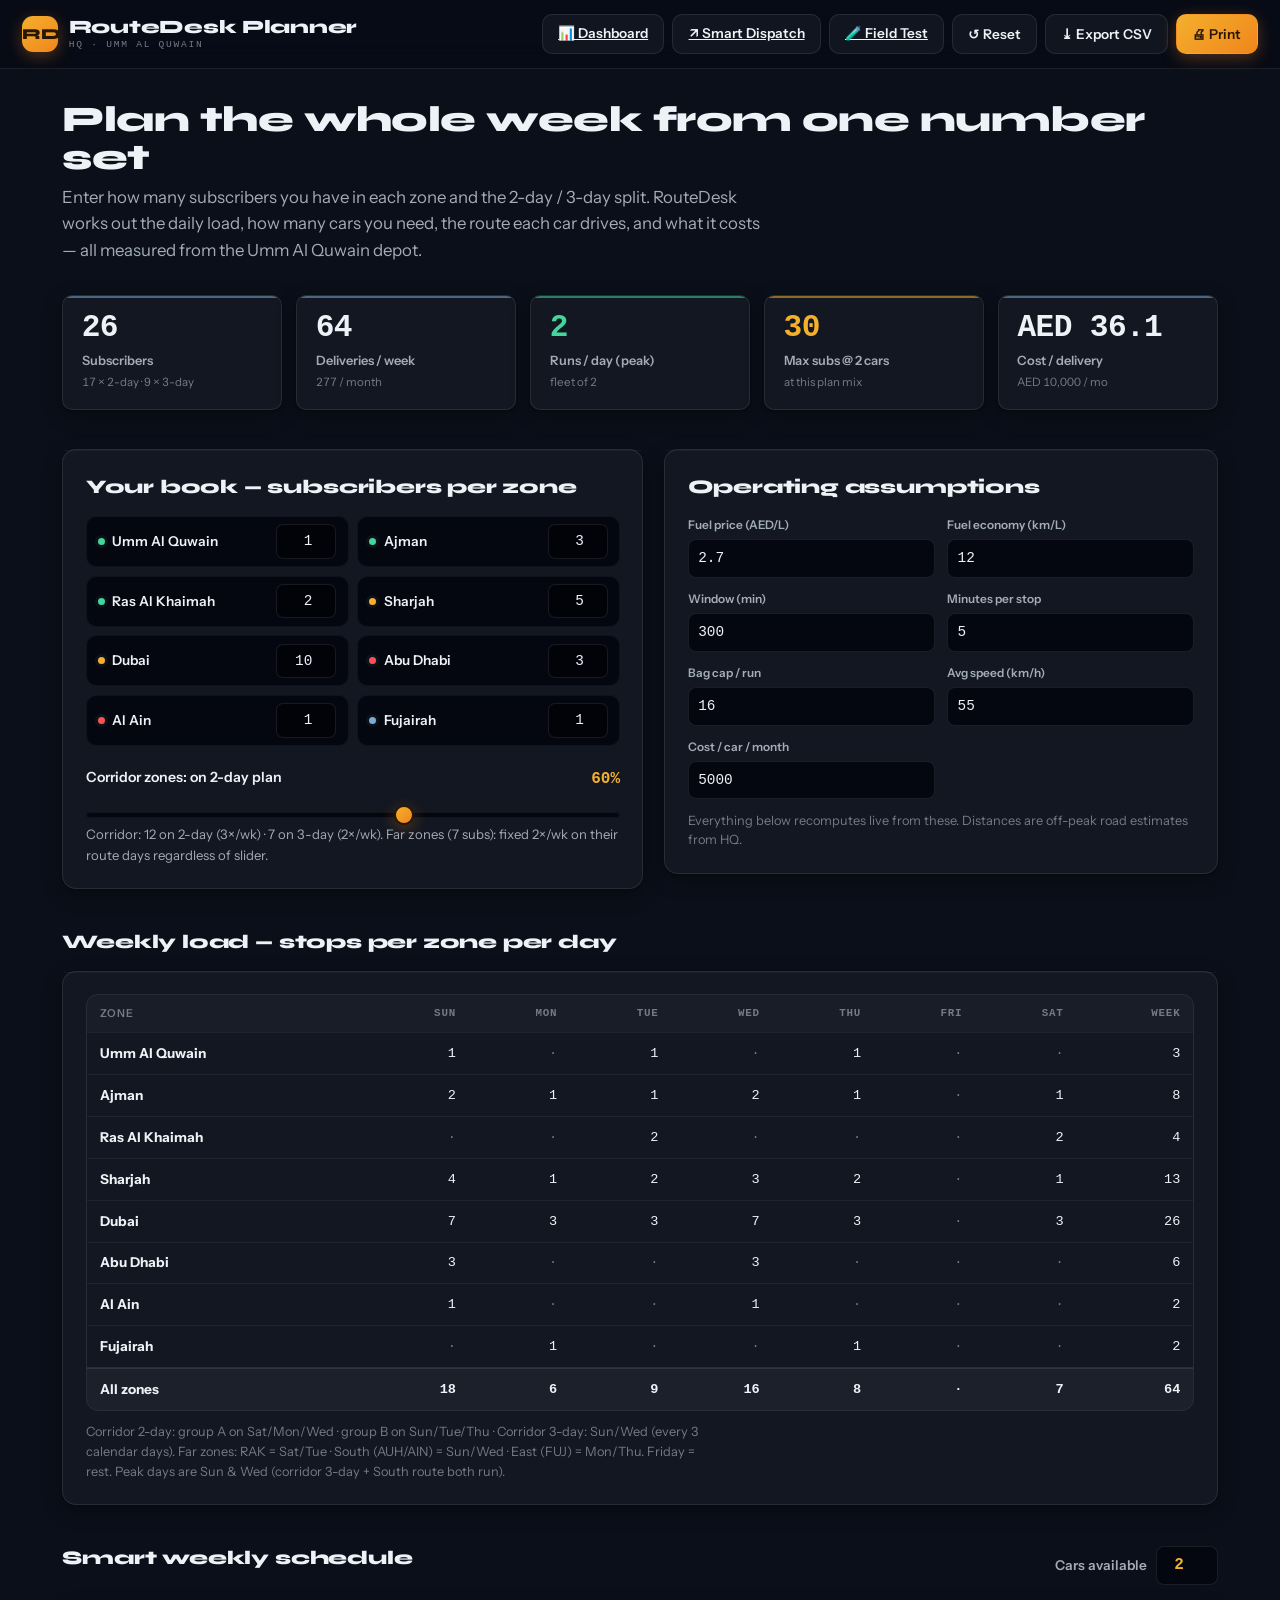
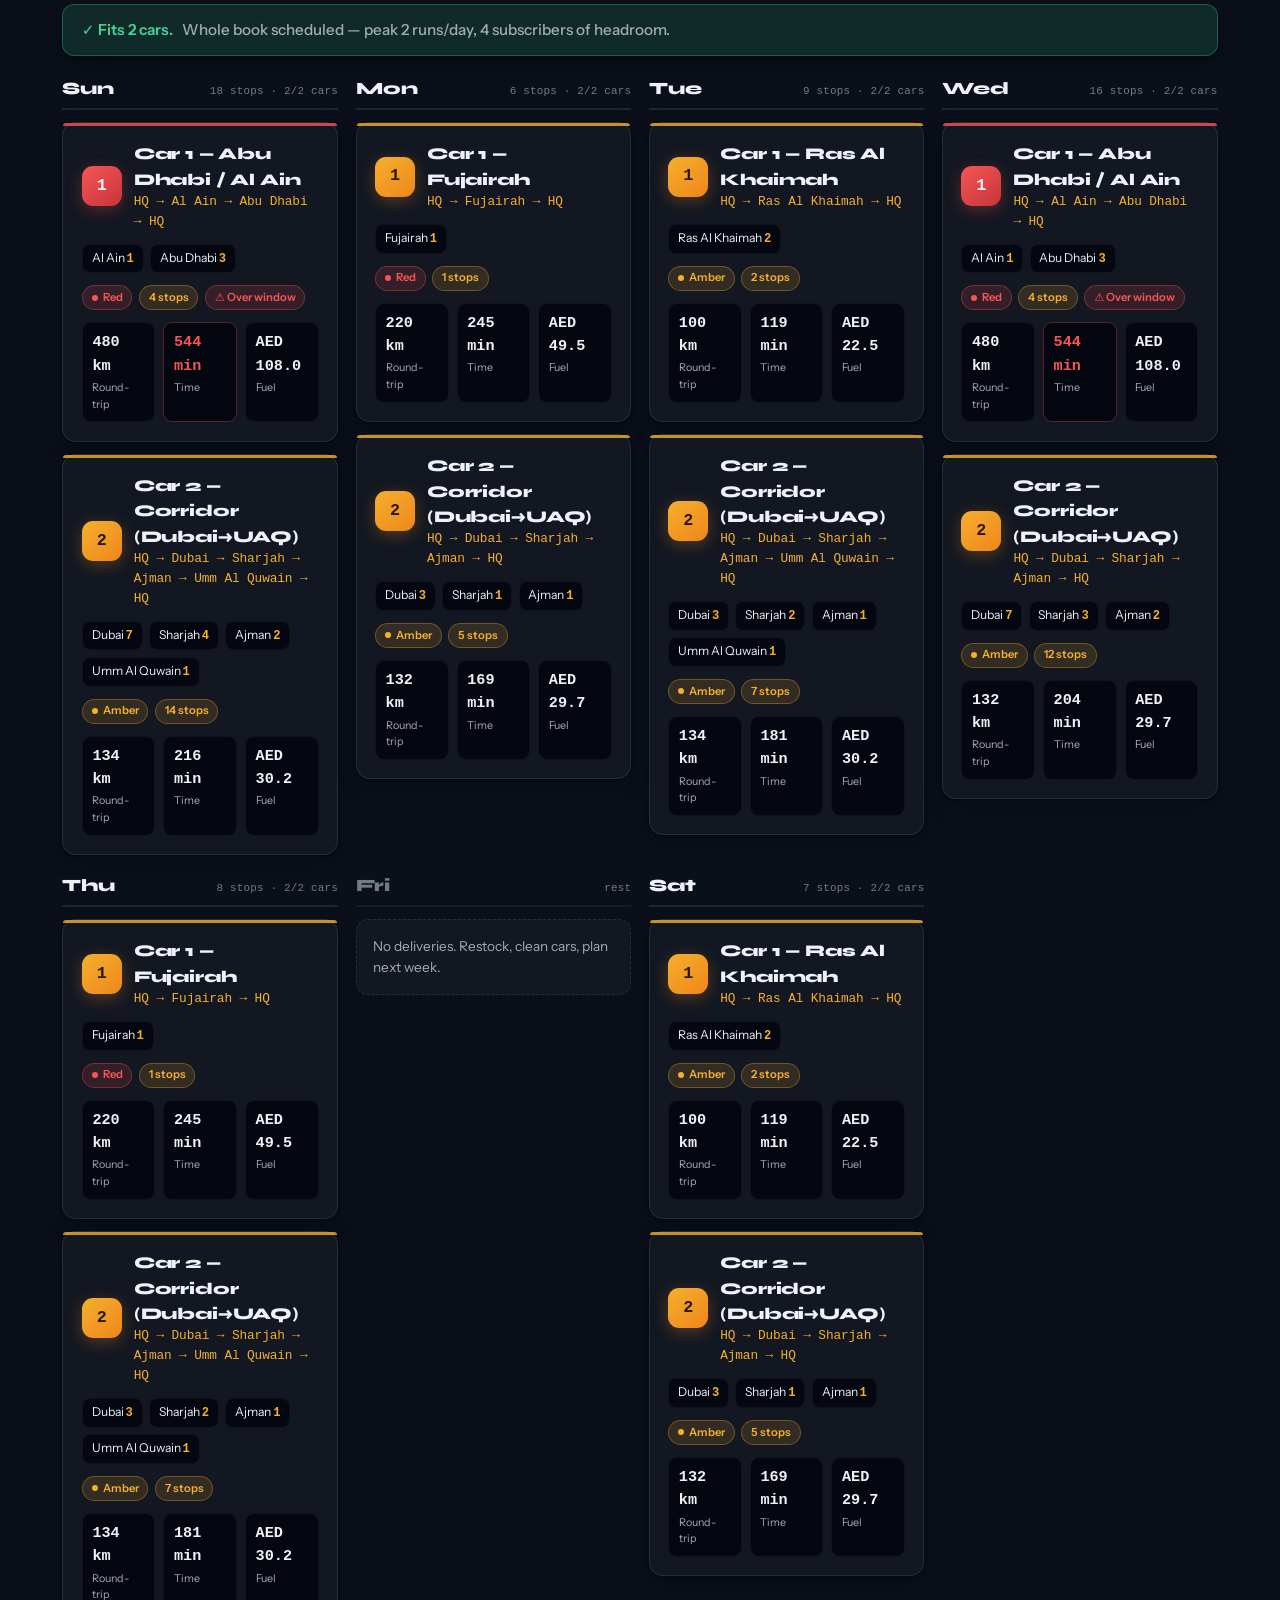
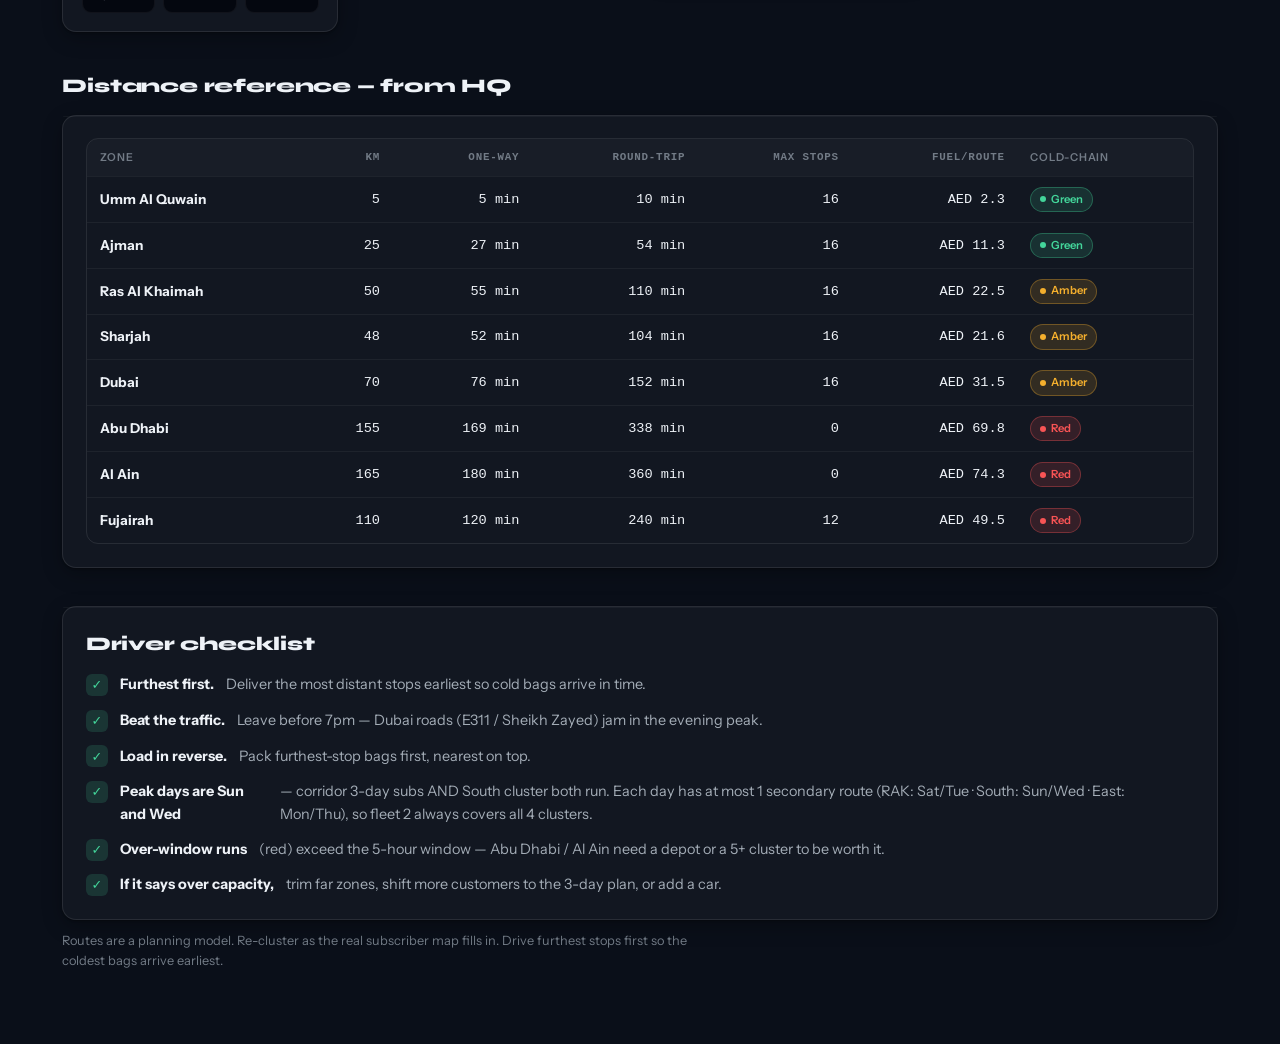
==== commit 159c956c: "feat: add Dashboard nav link to the three ops apps Header on RouteDesk, Smart Dispatch, and Field Te" ====
--- a/index.html
+++ b/index.html
@@ -18,6 +18,7 @@
       <div>RouteDesk Planner<small>HQ · Umm Al Quwain</small></div>
     </div>
     <div class="top-actions">
+      <a class="btn" href="C-BY-AI-Pilot-Dashboard.html">📊 Dashboard</a>
       <a class="btn" href="smart-dispatch.html">↗ Smart Dispatch</a>
       <a class="btn" href="field-test.html">🧪 Field Test</a>
       <button class="btn" id="resetBtn">↺ Reset</button>
